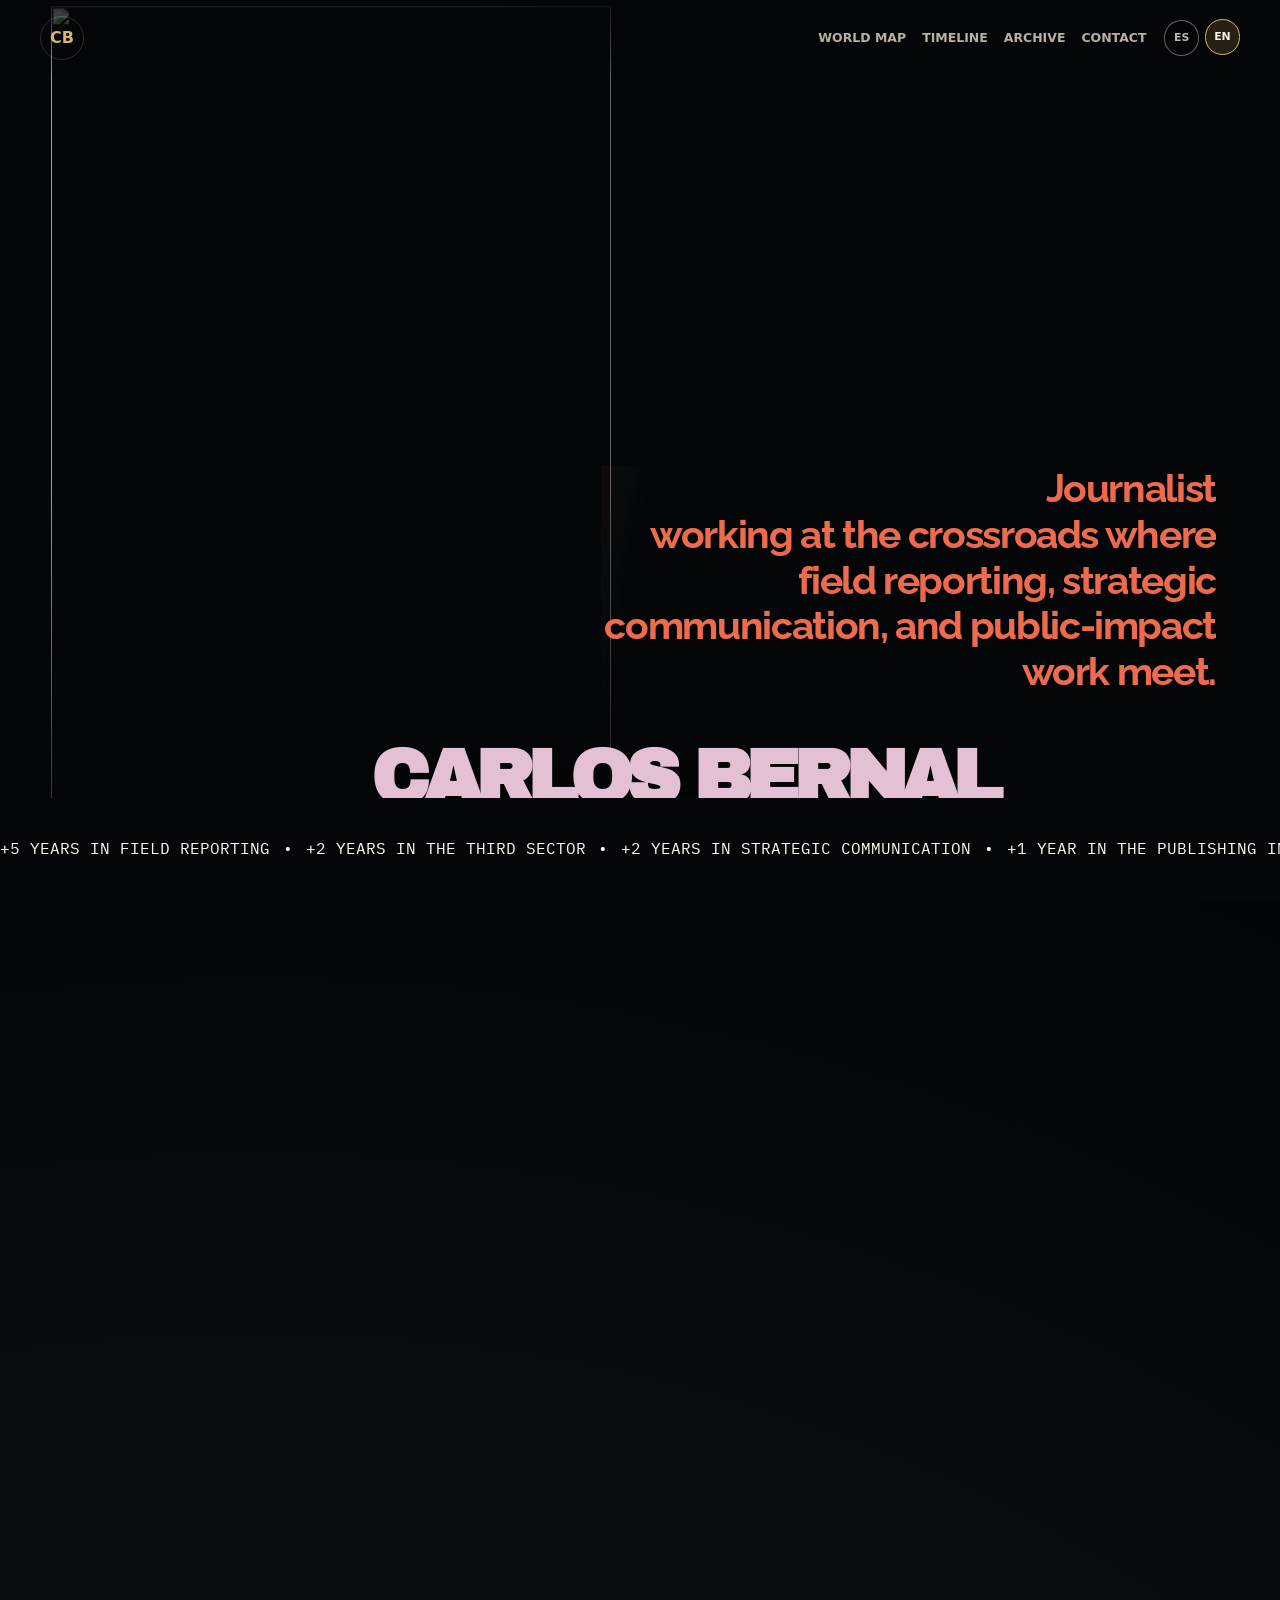
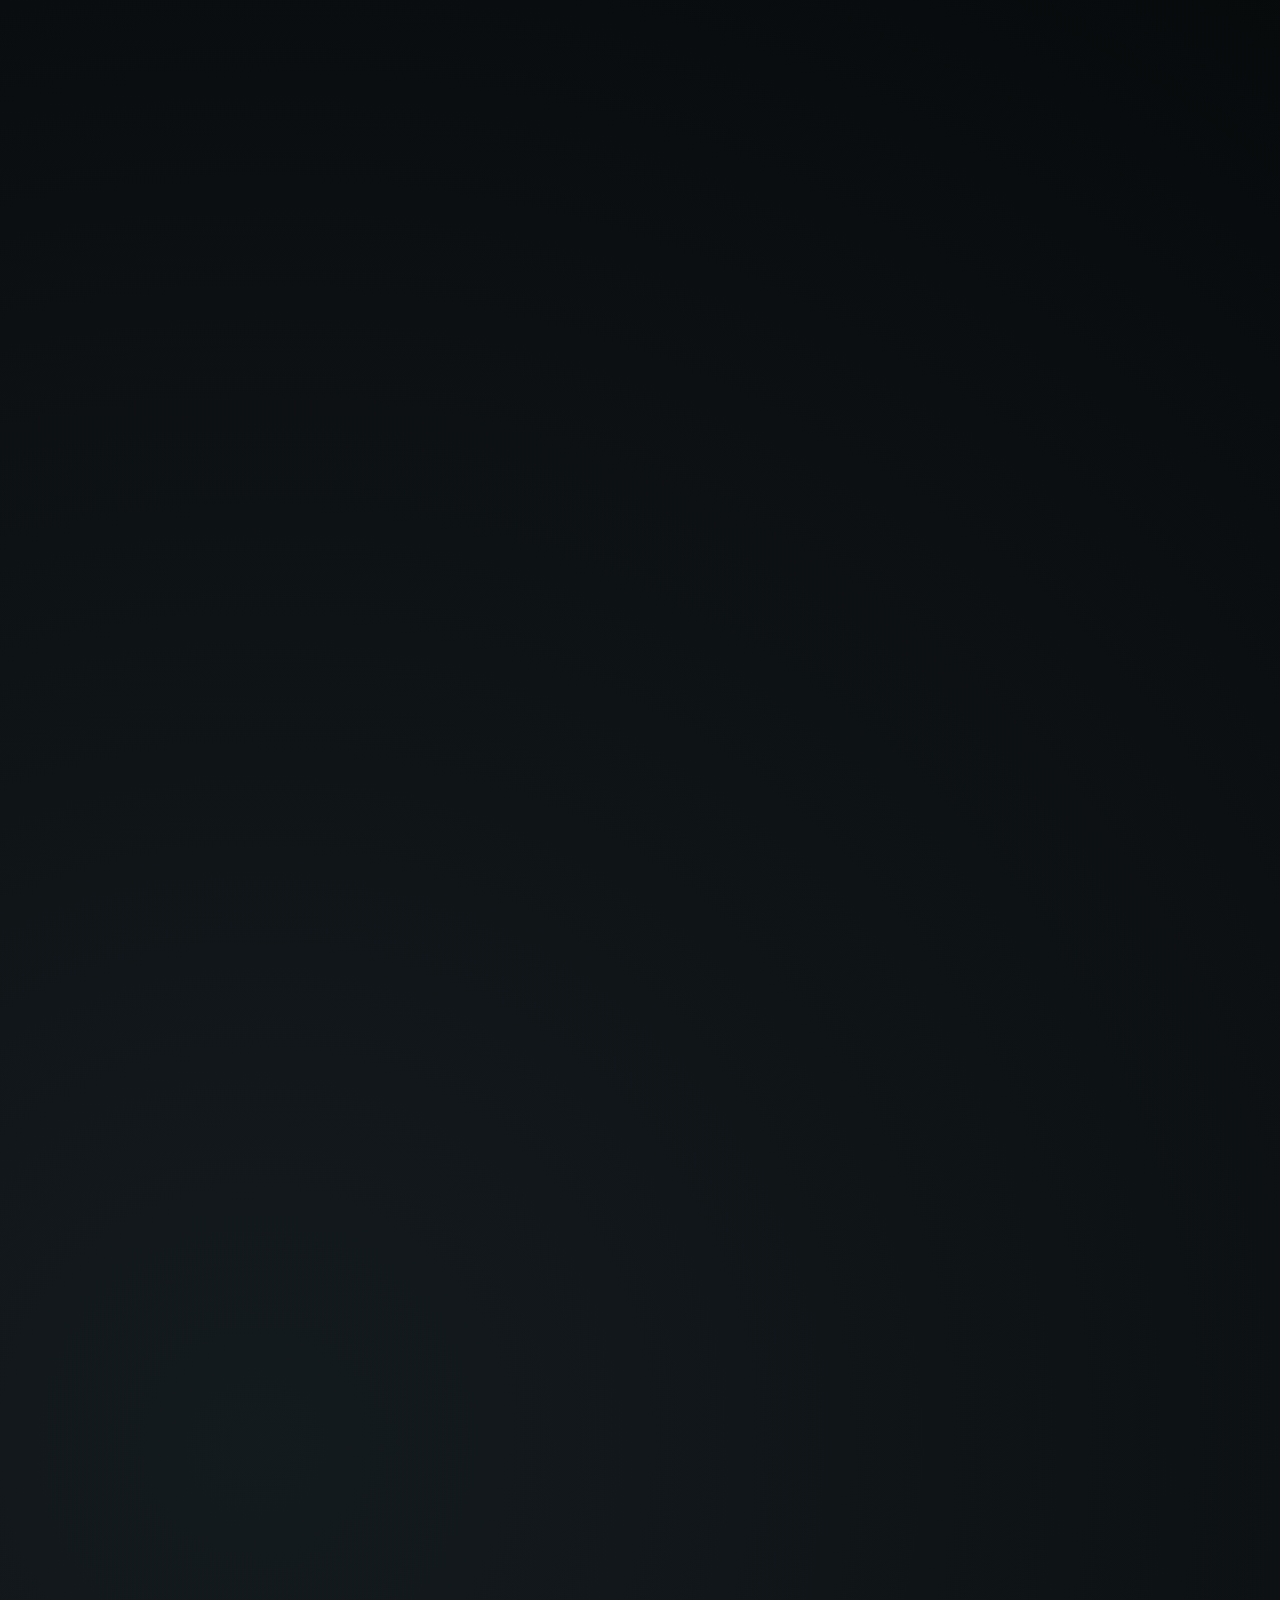
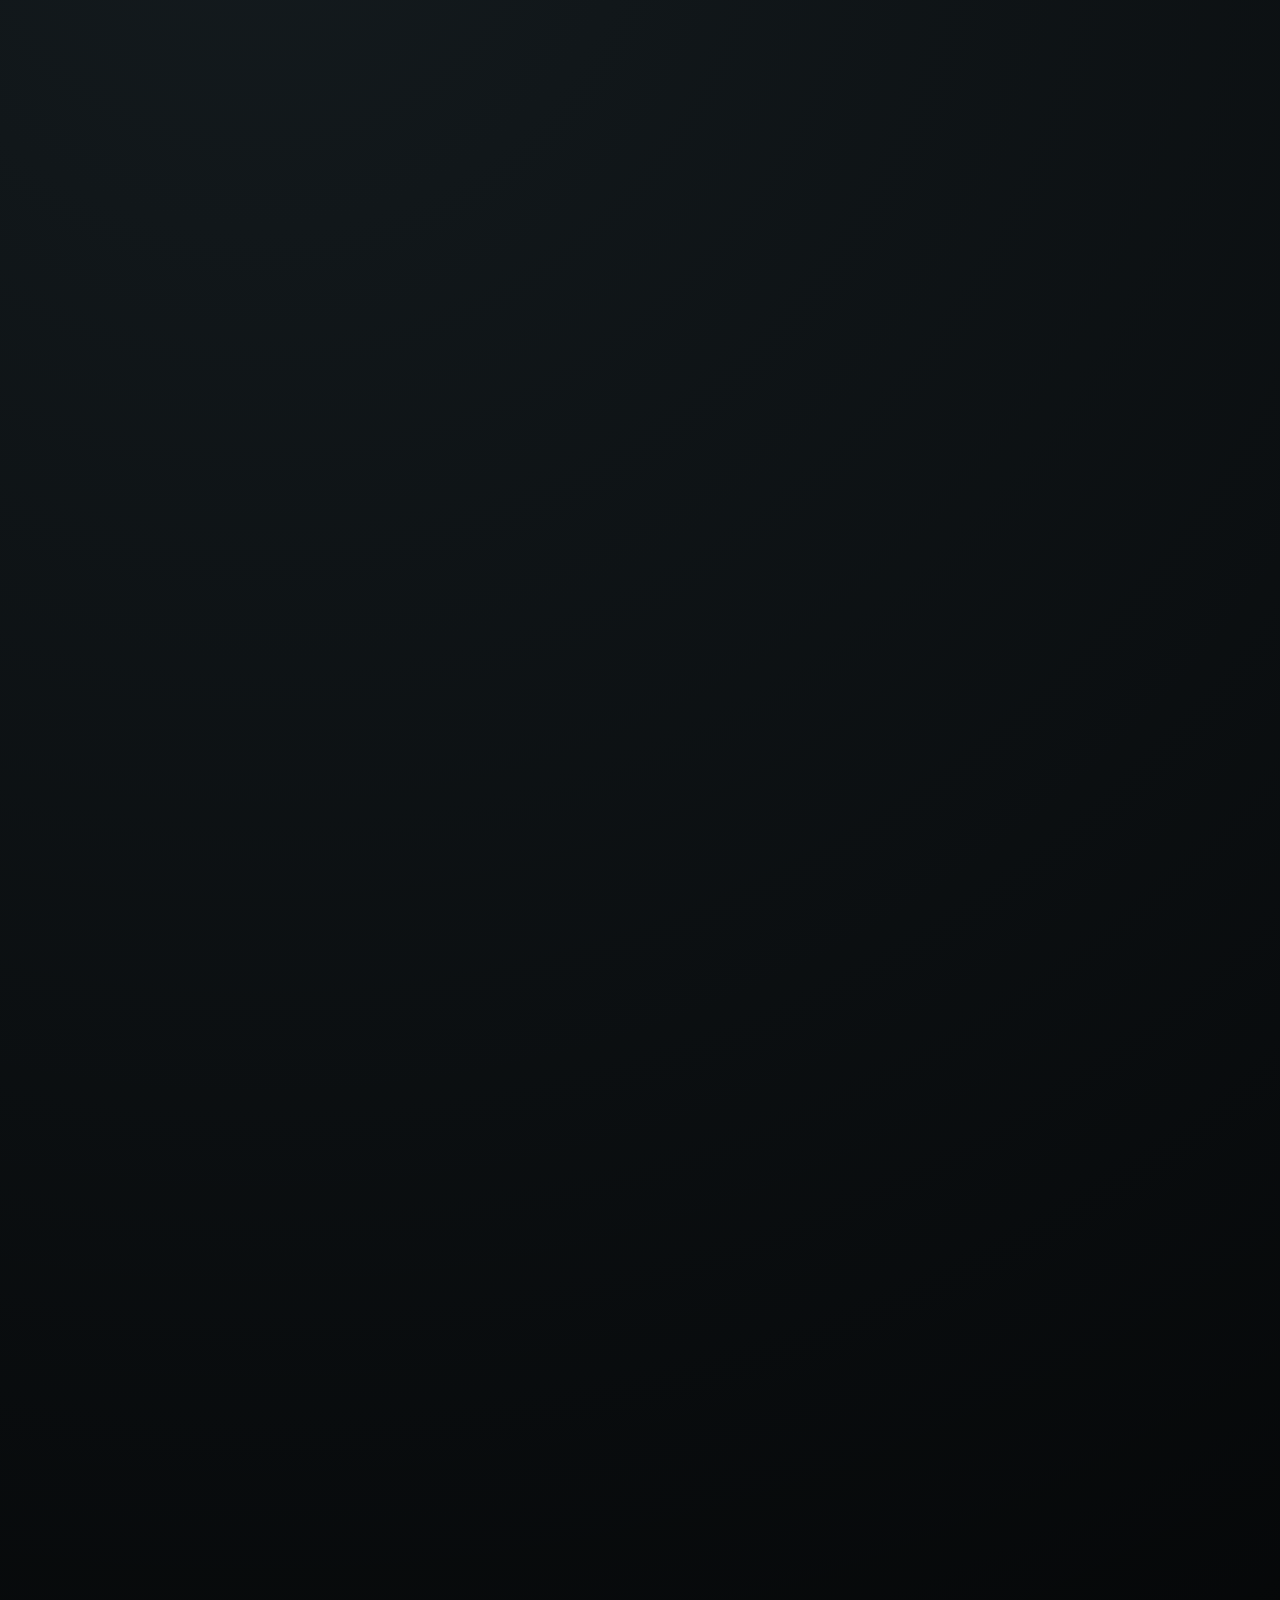
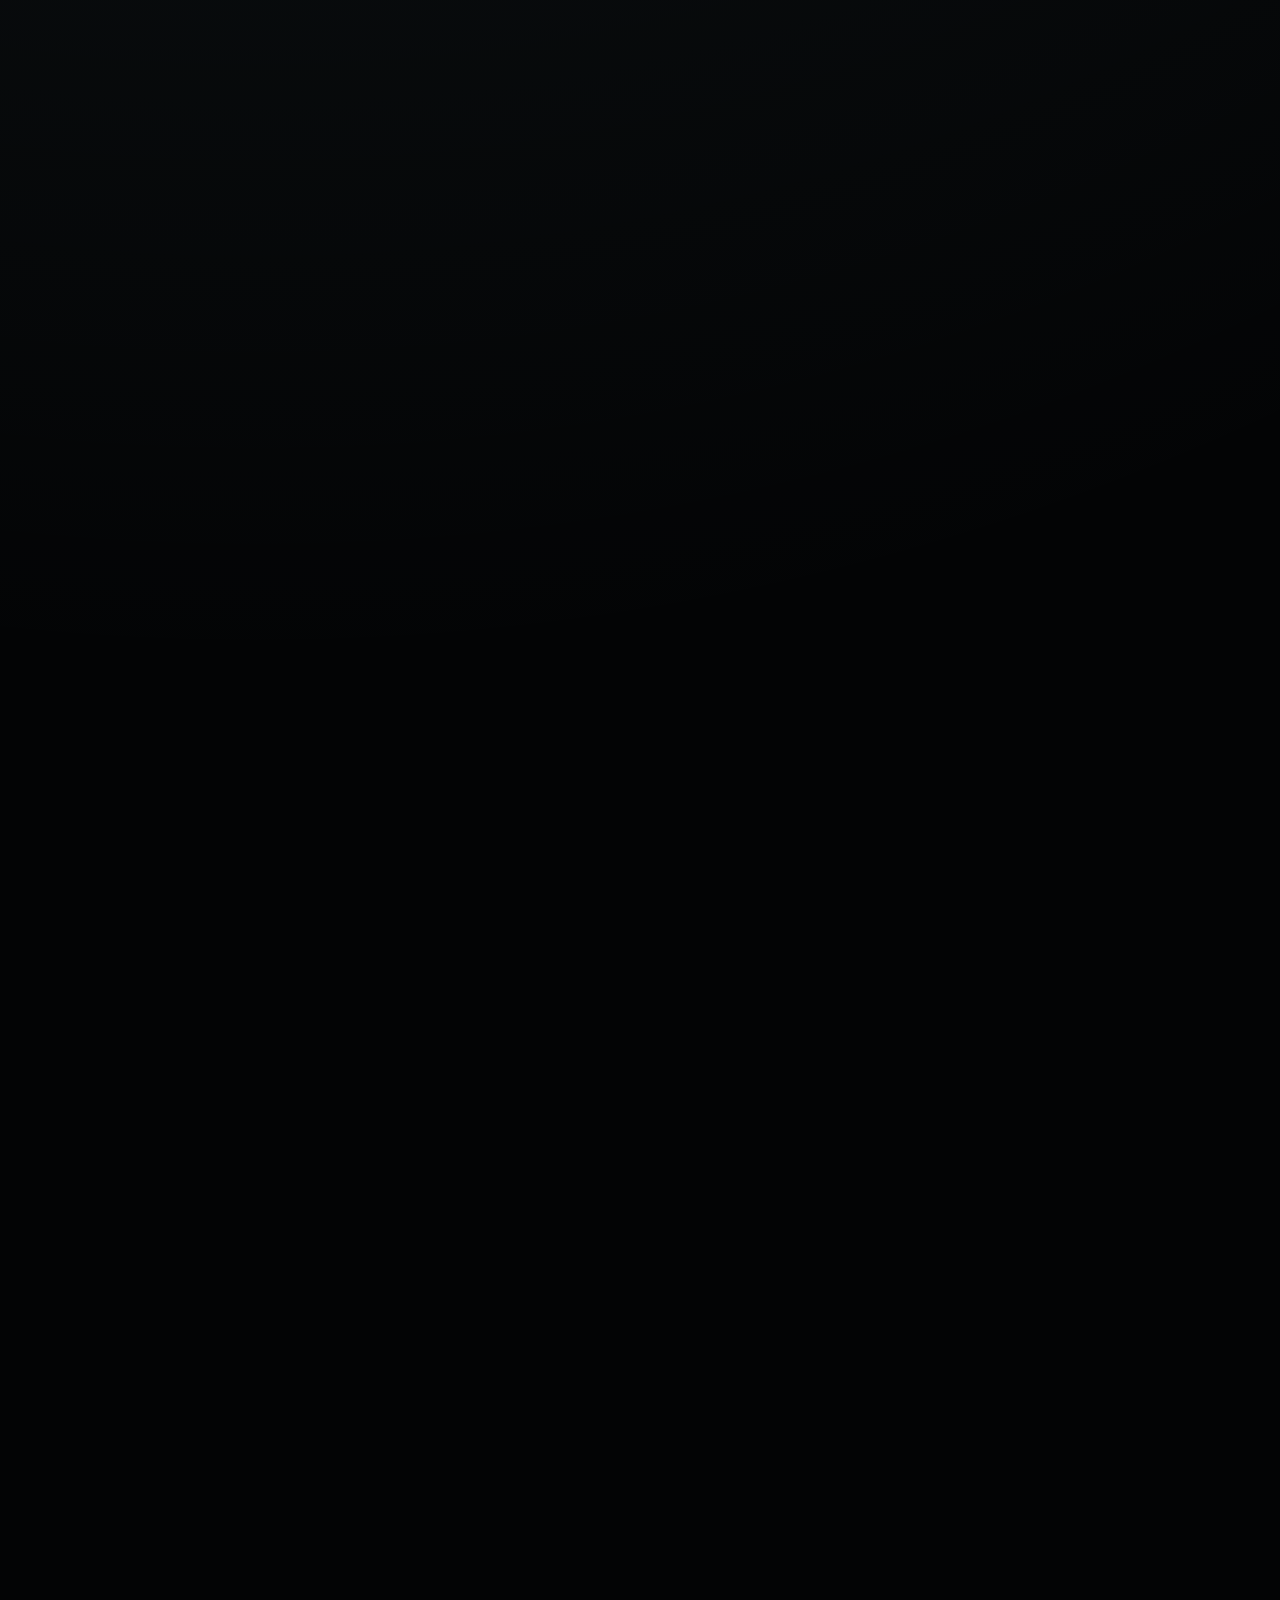
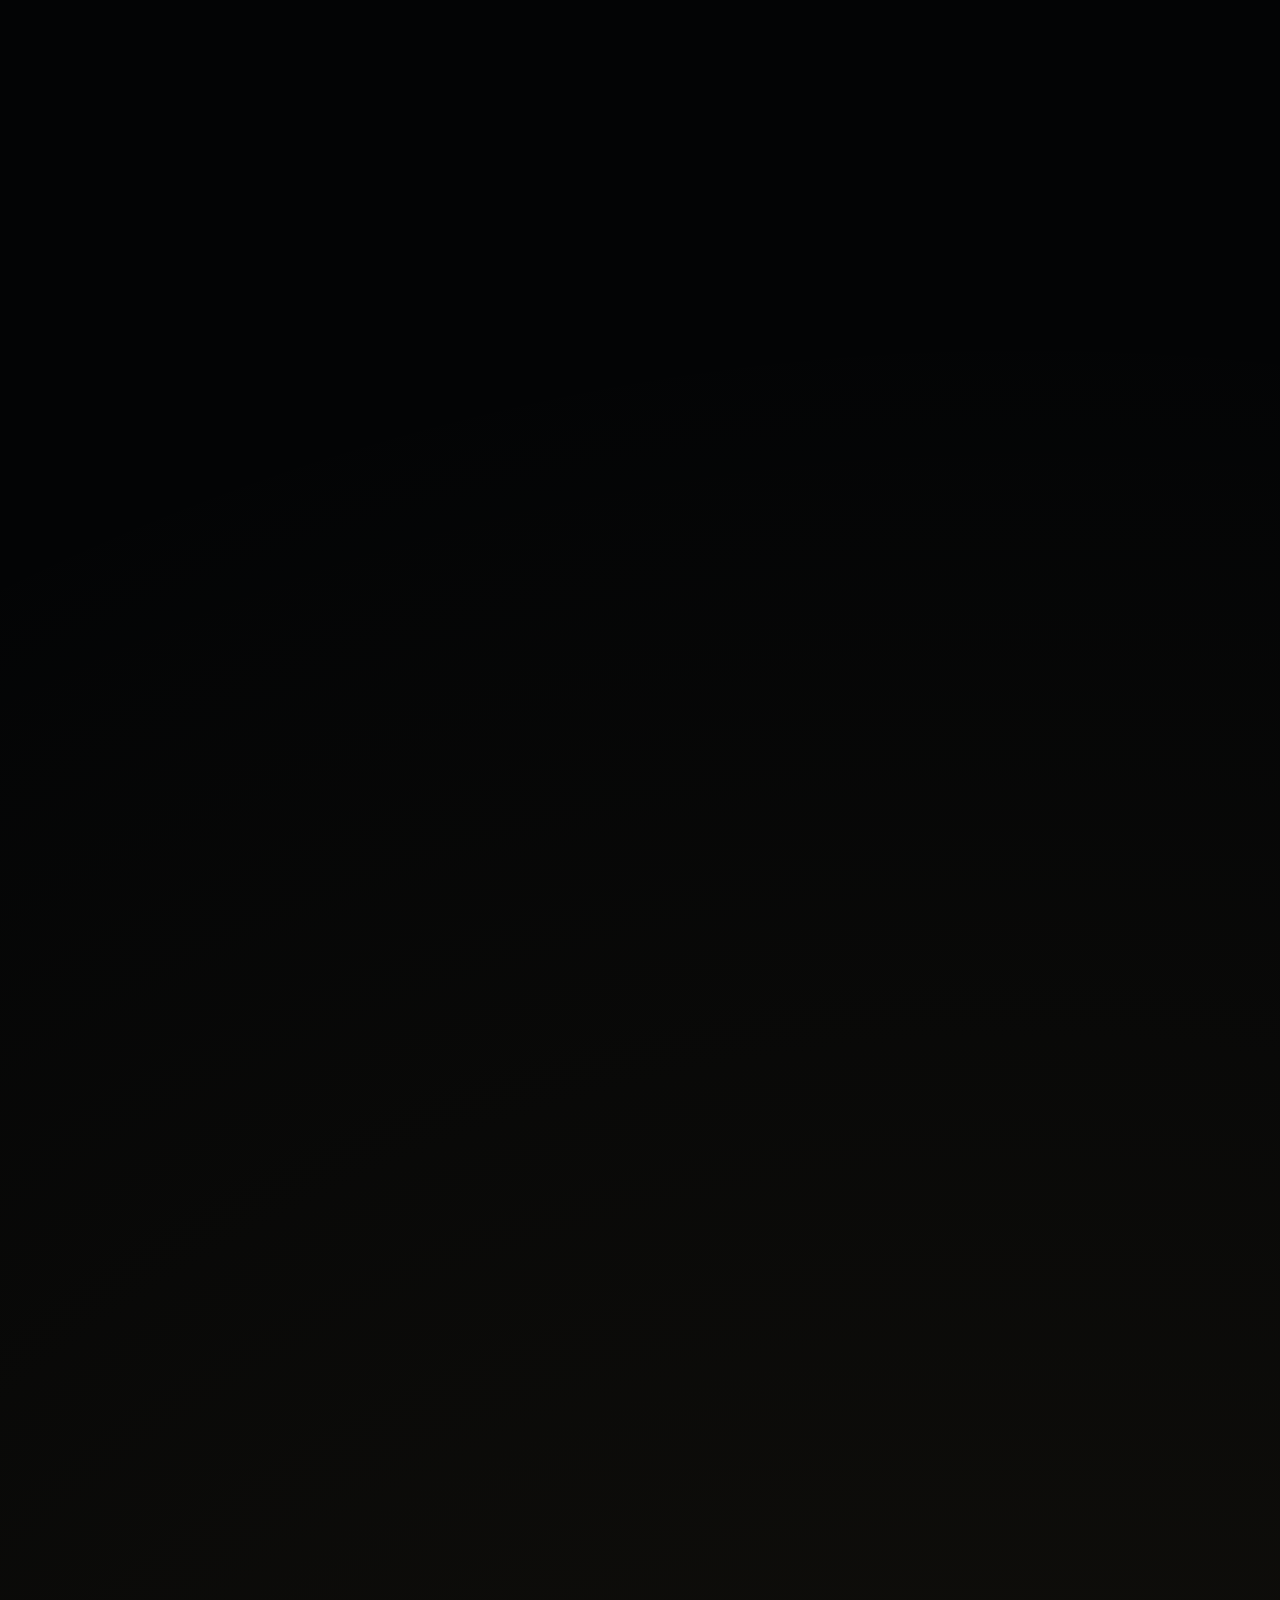
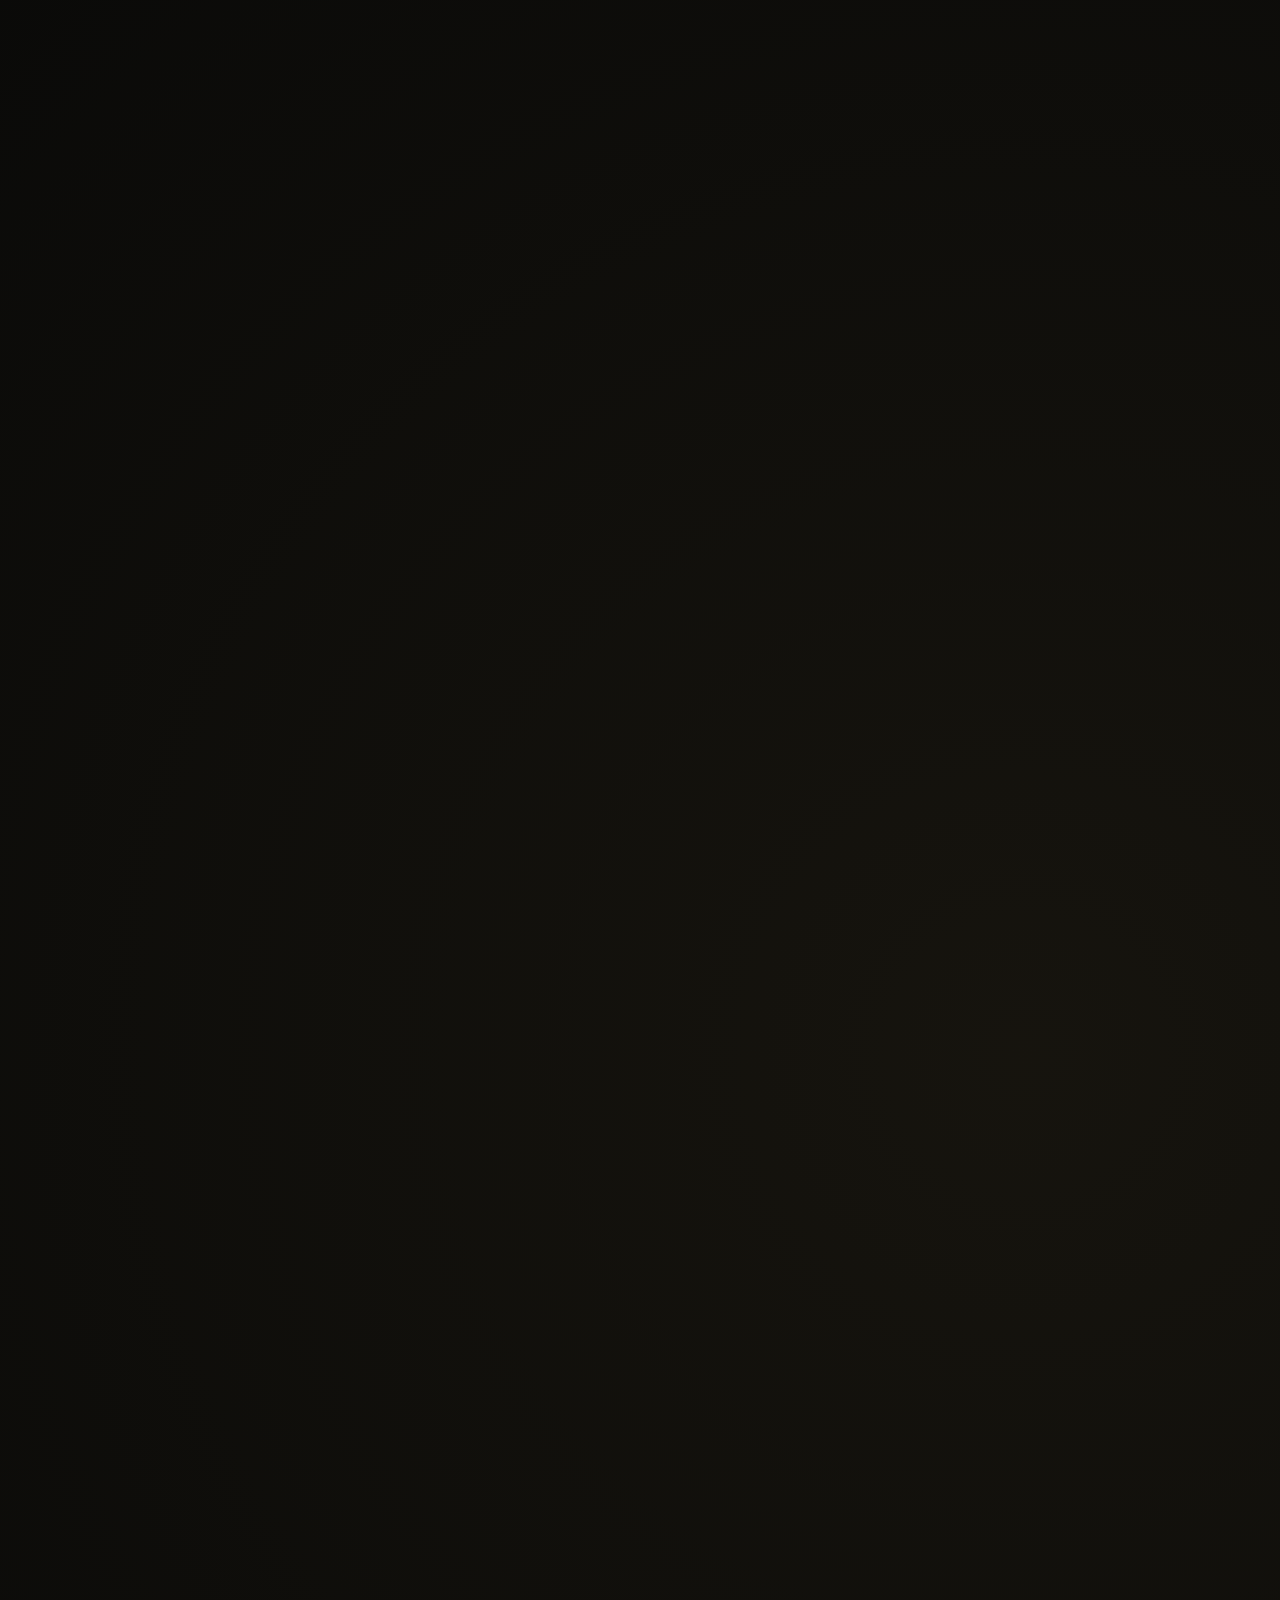
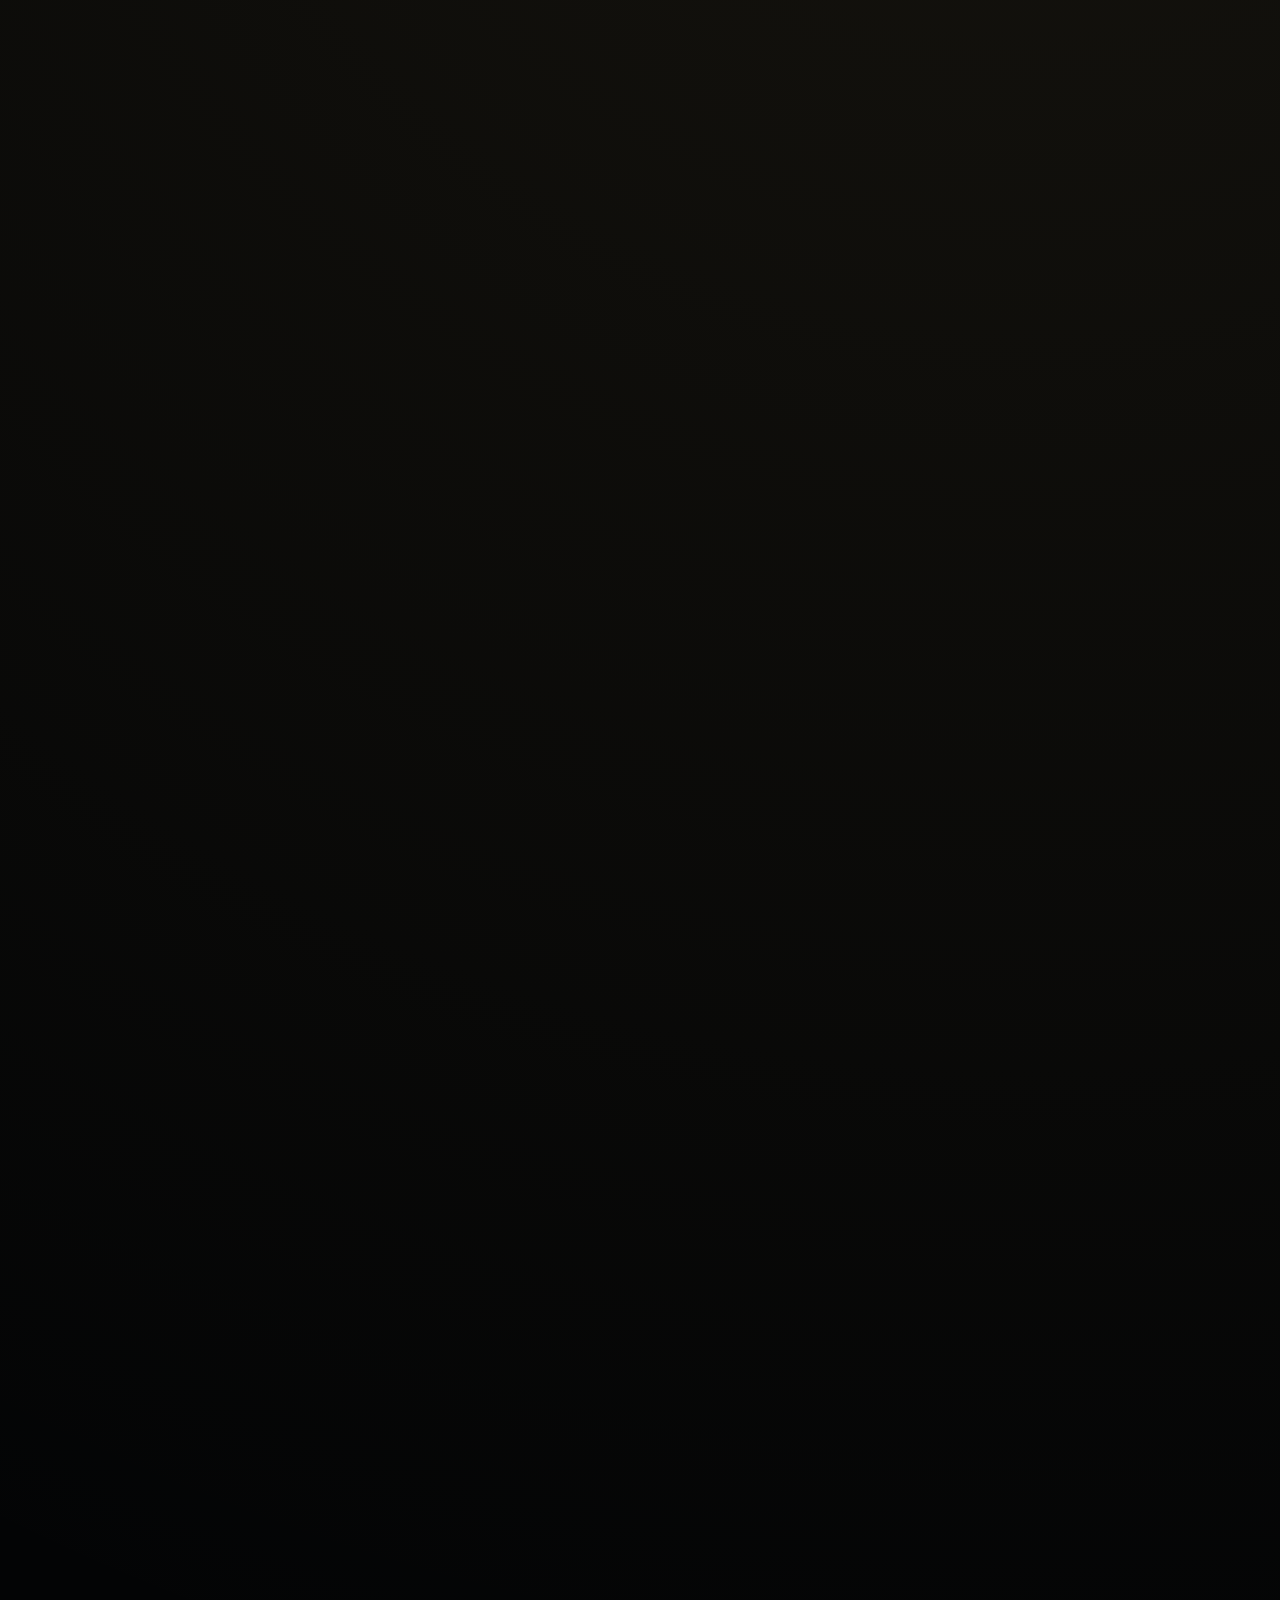
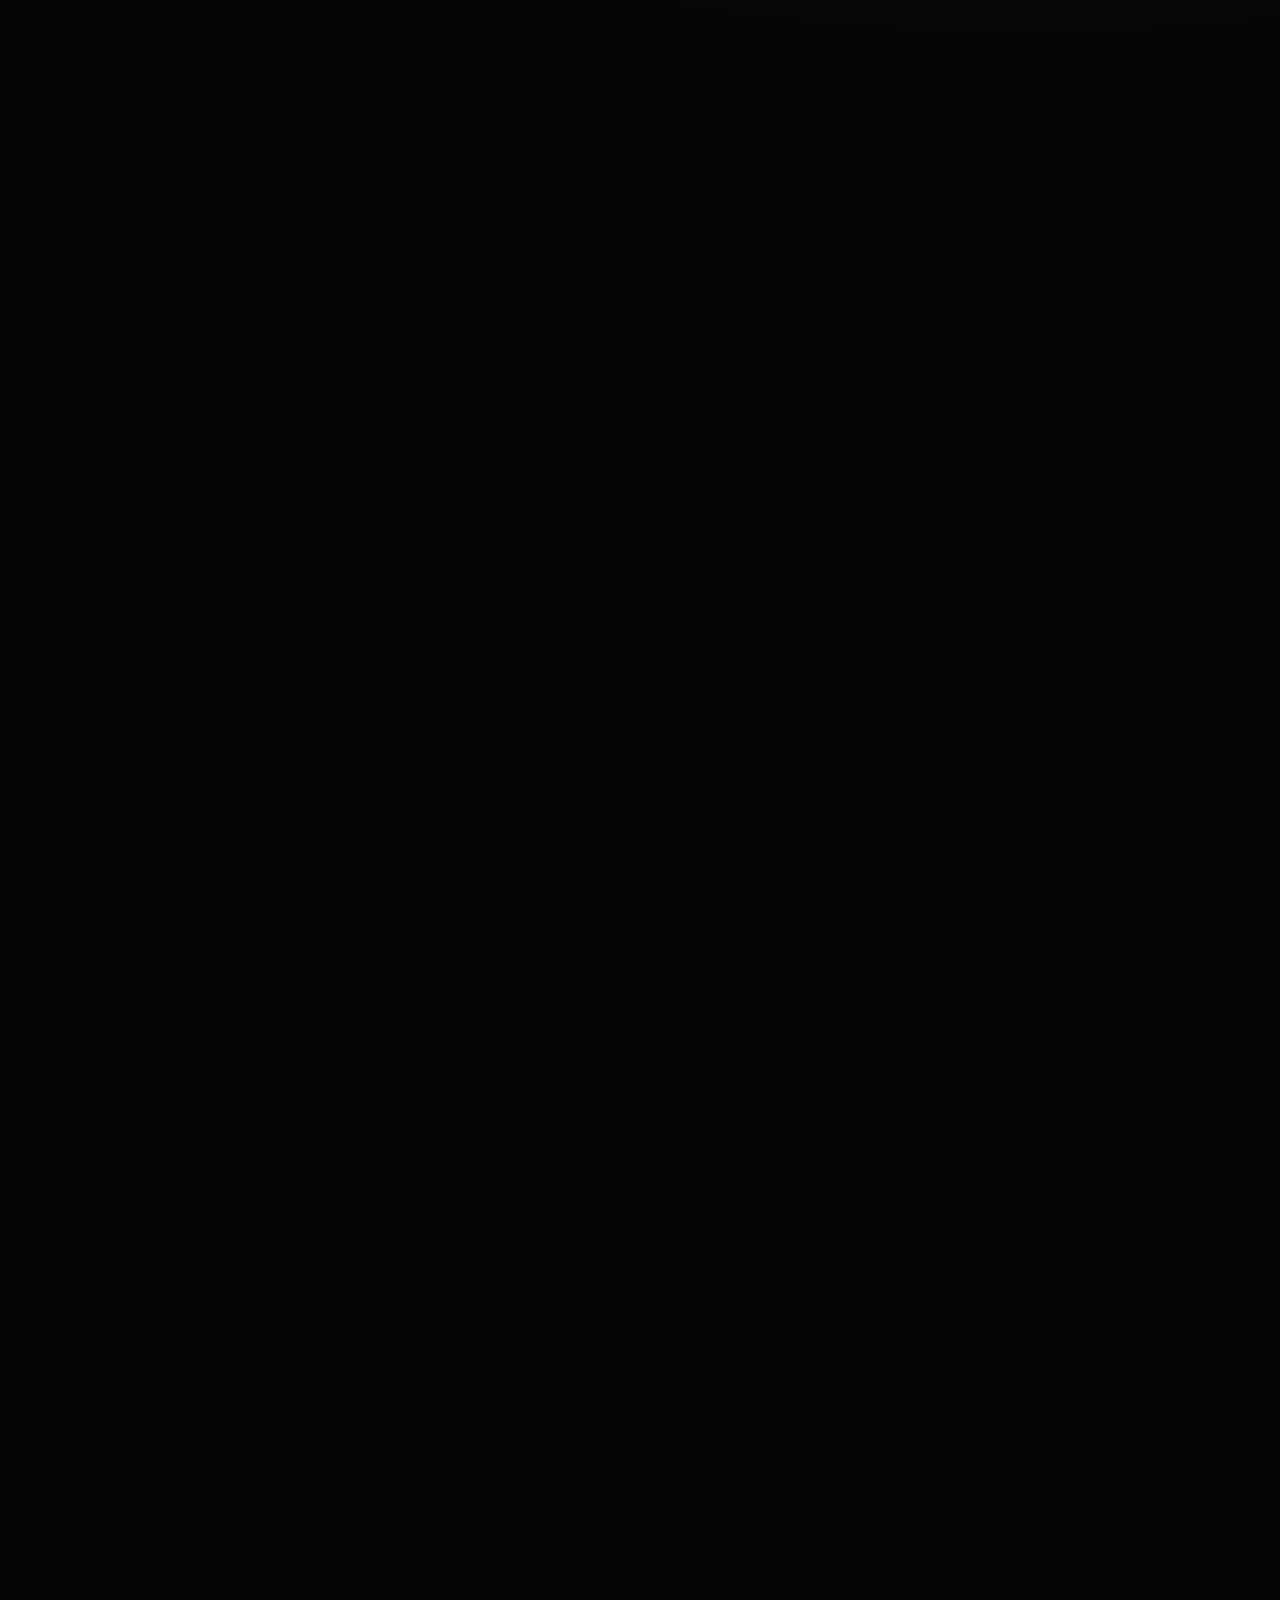
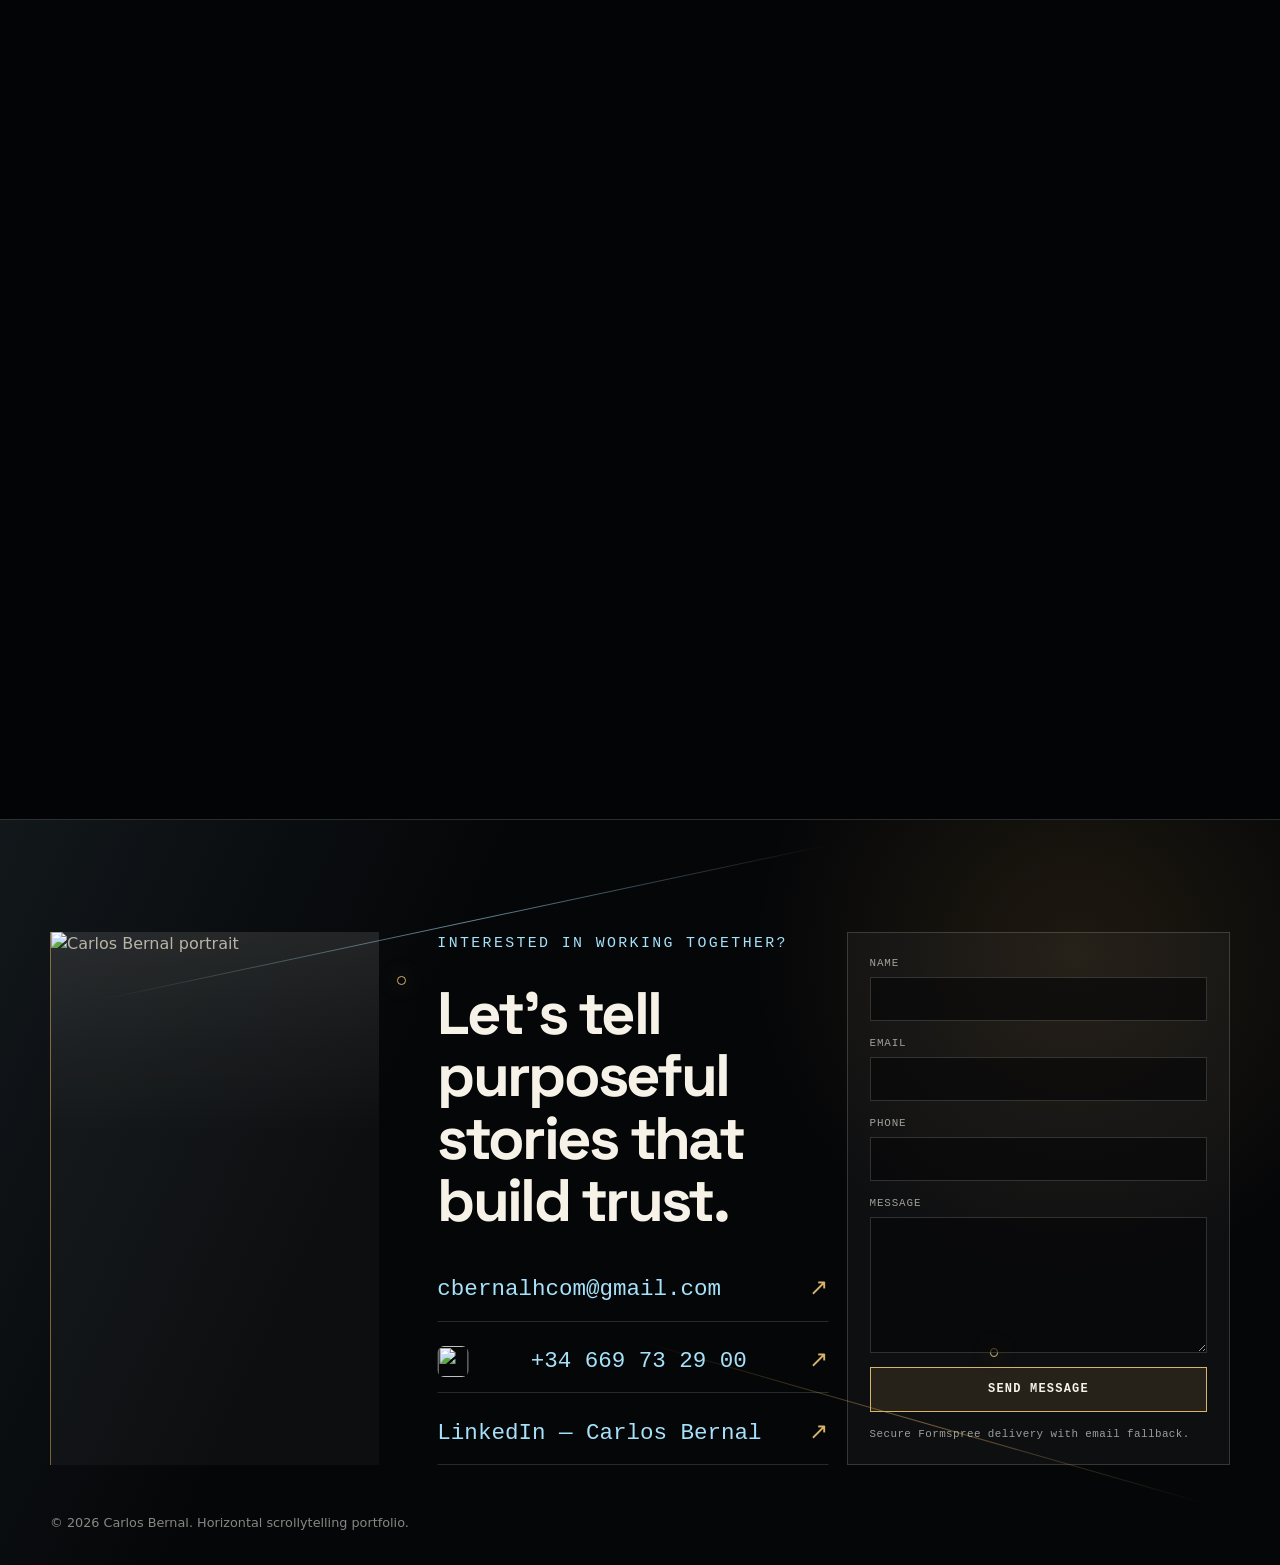
==== index.html @ 353b9bc1 "Publicar las piezas de Economía de Grupo Promecal" ====
<!doctype html>
<html lang="en">
  <head>
    <meta charset="utf-8">
    <meta name="viewport" content="width=device-width, initial-scale=1">
    <meta
      name="description"
      content="Horizontal scrollytelling portfolio for Carlos Bernal, journalist and strategic communication specialist."
    >
    <title>Carlos Bernal | Career Universe</title>
    <link rel="preconnect" href="https://fonts.googleapis.com">
    <link rel="preconnect" href="https://fonts.gstatic.com" crossorigin>
    <link
      href="https://fonts.googleapis.com/css2?family=Archivo+Black&family=Caveat:wght@700&family=IBM+Plex+Mono:wght@500;600&family=Newsreader:opsz,wght@6..72,500;6..72,700&family=PT+Mono&family=Prata&family=Raleway:wght@100;300;700;800&family=Space+Grotesk:wght@500;600;700&display=swap"
      rel="stylesheet"
    >
    <link rel="stylesheet" href="css/styles.css?v=20261112-promecal-economia">
  </head>
  <body>
    <header class="site-header">
      <a class="brand" href="#top" aria-label="Back to the beginning">CB</a>
      <nav class="site-nav" aria-label="Main navigation">
        <a href="#world-map">World map</a>
        <a href="#work-timeline">Timeline</a>
        <a href="#archive">Archive</a>
        <a href="#contact">Contact</a>
        <span class="language-switcher" role="group" aria-label="Language selector">
          <button class="language-toggle" type="button" data-lang="es" aria-label="Ver versión en español">ES</button>
          <button class="language-toggle is-active" type="button" data-lang="en" aria-label="View English version">EN</button>
        </span>
      </nav>
    </header>

    <main id="top">
      <section id="timeline" class="career-universe" aria-labelledby="hero-title">
        <div class="universe-sticky">
          <div class="star-field" aria-hidden="true"></div>
          <video class="timeline-video-background" aria-hidden="true" autoplay muted loop playsinline preload="auto">
            <source src="assets/video/timeline-background.mp4" type="video/mp4">
          </video>
          <div class="career-progress" aria-label="Reverse timeline from 2026 to 2010">
            <span class="timeline-sightline" aria-hidden="true"></span>
            <span class="timeline-current-year" aria-live="polite">2026</span>
            <span class="calendar-ruler" aria-hidden="true">
              <span class="year-block"><strong>2026</strong><i></i><i></i><i></i><i></i><i></i><i></i><i></i><i></i><i></i><i></i><i></i></span>
              <span class="year-block"><strong>2025</strong><i></i><i></i><i></i><i></i><i></i><i></i><i></i><i></i><i></i><i></i><i></i></span>
              <span class="year-block"><strong>2024</strong><i></i><i></i><i></i><i></i><i></i><i></i><i></i><i></i><i></i><i></i><i></i></span>
              <span class="year-block"><strong>2023</strong><i></i><i></i><i></i><i></i><i></i><i></i><i></i><i></i><i></i><i></i><i></i></span>
              <span class="year-block"><strong>2022</strong><i></i><i></i><i></i><i></i><i></i><i></i><i></i><i></i><i></i><i></i><i></i></span>
              <span class="year-block"><strong>2021</strong><i></i><i></i><i></i><i></i><i></i><i></i><i></i><i></i><i></i><i></i><i></i></span>
              <span class="year-block"><strong>2020</strong><i></i><i></i><i></i><i></i><i></i><i></i><i></i><i></i><i></i><i></i><i></i></span>
              <span class="year-block"><strong>2019</strong><i></i><i></i><i></i><i></i><i></i><i></i><i></i><i></i><i></i><i></i><i></i></span>
              <span class="year-block"><strong>2018</strong><i></i><i></i><i></i><i></i><i></i><i></i><i></i><i></i><i></i><i></i><i></i></span>
              <span class="year-block"><strong>2017</strong><i></i><i></i><i></i><i></i><i></i><i></i><i></i><i></i><i></i><i></i><i></i></span>
              <span class="year-block"><strong>2016</strong><i></i><i></i><i></i><i></i><i></i><i></i><i></i><i></i><i></i><i></i><i></i></span>
              <span class="year-block"><strong>2015</strong><i></i><i></i><i></i><i></i><i></i><i></i><i></i><i></i><i></i><i></i><i></i></span>
              <span class="year-block"><strong>2014</strong><i></i><i></i><i></i><i></i><i></i><i></i><i></i><i></i><i></i><i></i><i></i></span>
              <span class="year-block"><strong>2013</strong><i></i><i></i><i></i><i></i><i></i><i></i><i></i><i></i><i></i><i></i><i></i></span>
              <span class="year-block"><strong>2012</strong><i></i><i></i><i></i><i></i><i></i><i></i><i></i><i></i><i></i><i></i><i></i></span>
              <span class="year-block"><strong>2011</strong><i></i><i></i><i></i><i></i><i></i><i></i><i></i><i></i><i></i><i></i><i></i></span>
              <span class="year-block"><strong>2010</strong><i></i><i></i><i></i><i></i><i></i><i></i><i></i><i></i><i></i><i></i><i></i></span>
            </span>
          </div>
          <div class="career-track" id="career-track">
            <article class="timeline-station timeline-station--hero story-hero reveal" aria-labelledby="hero-title">
              <div class="hero-video" aria-hidden="true">
                <video autoplay muted loop playsinline preload="metadata">
                  <source src="assets/video/hero-background.mp4" type="video/mp4">
                </video>
              </div>
              <div class="hero-media hero-portrait" aria-hidden="true">
                <img src="assets/images/carlos-bernal-profile-cutout-alpha.png" alt="">
              </div>
              <div class="hero-overlay"></div>
              <div class="hero-copy reveal">
                <h1 id="hero-title" class="intro-station-copy">
                  <span class="intro-station-copy__line intro-station-copy__line--desktop">Journalist</span>
                  <span class="intro-station-copy__line intro-station-copy__line--desktop">working at the crossroads where</span>
                  <span class="intro-station-copy__line intro-station-copy__line--desktop">field reporting, strategic communication, and public-impact work meet.</span>
                  <span class="intro-station-copy__line intro-station-copy__line--mobile">Journalist</span>
                  <span class="intro-station-copy__line intro-station-copy__line--mobile">working</span>
                  <span class="intro-station-copy__line intro-station-copy__line--mobile">at</span>
                  <span class="intro-station-copy__line intro-station-copy__line--mobile">the crossroads</span>
                  <span class="intro-station-copy__line intro-station-copy__line--mobile">where</span>
                  <span class="intro-station-copy__line intro-station-copy__line--mobile">field reporting,</span>
                  <span class="intro-station-copy__line intro-station-copy__line--mobile">strategic communication</span>
                  <span class="intro-station-copy__line intro-station-copy__line--mobile">and public impact</span>
                  <span class="intro-station-copy__line intro-station-copy__line--mobile">work meet.</span>
                </h1>
                <div class="hero-bridge-name" aria-hidden="true">Carlos Bernal</div>
              </div>
              <div class="hero-ticker" aria-label="Professional highlights">
                <div class="ticker-track">
                  <div class="ticker-group">
                    <span class="ticker-item">+5 years in field reporting</span>
                    <span class="ticker-item">+2 years in the third sector</span>
                    <span class="ticker-item">+2 years in strategic communication</span>
                    <span class="ticker-item">+1 year in the publishing industry</span>
                    <span class="ticker-item">Trilingual in Spanish, English and French</span>
                    <span class="ticker-item">Graphic design and web development</span>
                    <span class="ticker-item">Master in corporate communication and public affairs</span>
                    <span class="ticker-item">Master in political management</span>
                  </div>
                  <div class="ticker-group" aria-hidden="true">
                    <span class="ticker-item">+5 years in field reporting</span>
                    <span class="ticker-item">+2 years in the third sector</span>
                    <span class="ticker-item">+2 years in strategic communication</span>
                    <span class="ticker-item">+1 year in the publishing industry</span>
                    <span class="ticker-item">Trilingual in Spanish, English and French</span>
                    <span class="ticker-item">Graphic design and web development</span>
                    <span class="ticker-item">Master in corporate communication and public affairs</span>
                    <span class="ticker-item">Master in political management</span>
                  </div>
                </div>
              </div>
            </article>

            <article class="timeline-station timeline-station--archive archive-mosaic-station reveal" id="archive">
              <div class="archive-mosaic" aria-label="Portfolio archive categories">
                <p class="archive-mosaic-label">Archive</p>
                <button class="archive-tile archive-tile--value" data-panel="comercio" type="button">
                  <span>El Comercio</span>
                </button>
                <button class="archive-tile archive-tile--growth" data-panel="weber" type="button">
                  <span>Weber Shandwick</span>
                </button>
                <button class="archive-tile archive-tile--reputation" data-panel="culturall" type="button">
                  <span>Cultur'All</span>
                </button>
                <button class="archive-tile archive-tile--diversity" data-panel="ministry" type="button">
                  <span>French Ministry<br>of Education</span>
                </button>
                <button class="archive-tile archive-tile--share" data-panel="lavoz" type="button">
                  <span>La Voz<br>del Trubia</span>
                </button>
                <button class="archive-tile archive-tile--promecal" data-panel="promecal" type="button">
                  <span>Grupo Promecal<br>(SPC)</span>
                </button>
                <button class="archive-tile archive-tile--dispute" data-panel="brumaria" type="button">
                  <span>Brumaria</span>
                </button>
                <button class="archive-tile archive-tile--critical" data-panel="hilo" type="button">
                  <span>NGO<br>Hilo Rojo</span>
                </button>
                <span class="archive-cross archive-cross--one" aria-hidden="true"></span>
                <span class="archive-cross archive-cross--two" aria-hidden="true"></span>
                <span class="archive-cross archive-cross--three" aria-hidden="true"></span>
              </div>
            </article>

            <article class="timeline-station timeline-station--map" id="world-map" aria-labelledby="world-map-title">
              <div class="world-map-card">
                <svg class="portfolio-world-map" viewBox="0 0 960 520" role="img" aria-labelledby="world-map-title world-map-desc">
                  <title id="world-map-title">Static world map</title>
                  <desc id="world-map-desc">A clean grey world map with selected countries highlighted as an editorial transition section.</desc>
                  <rect class="map-ocean" width="960" height="520" rx="0" />
                  <g class="static-world-layer" aria-hidden="true"></g>
                  <g class="us-hover-hint" aria-hidden="true">
                    <circle class="us-hover-ring" cx="219" cy="187" r="10" />
                    <circle class="us-hover-core" cx="219" cy="187" r="3.2" />
                    <text class="us-hover-label" x="231" y="190">TAP USA</text>
                  </g>
                  <g class="us-map-callout" aria-hidden="true">
                    <path class="us-callout-line us-callout-line--washington" d="M219 187 C202 166 181 152 166 141 H122" />
                    <path class="us-callout-line us-callout-line--wisconsin" d="M253 156 C222 129 191 118 166 141 H122" />
                    <circle class="us-callout-dot us-callout-dot--washington" cx="219" cy="187" r="3.7" />
                    <circle class="us-callout-dot us-callout-dot--wisconsin" cx="253" cy="156" r="3.7" />
                    <rect class="us-callout-panel" x="76" y="84" width="272" height="122" rx="0" />
                    <text class="us-callout-text us-callout-text--washington" x="91" y="103">
                      <tspan x="91" dy="0" class="callout-field-label">Date:</tspan><tspan> 2025</tspan>
                      <tspan x="91" dy="12" class="callout-field-label">Role:</tspan><tspan> Master's Programme Student</tspan>
                      <tspan x="91" dy="12" class="callout-field-label">Organization:</tspan><tspan> The George Washington University</tspan>
                      <tspan x="91" dy="12">Graduate School of Political Management</tspan>
                    </text>
                    <text class="us-callout-text us-callout-text--wisconsin" x="91" y="161">
                      <tspan x="91" dy="0" class="callout-field-label">Date:</tspan><tspan> 2009</tspan>
                      <tspan x="91" dy="12" class="callout-field-label">Role:</tspan><tspan> International Academic Year</tspan>
                      <tspan x="91" dy="12" class="callout-field-label">Organization:</tspan><tspan> St. Mary's Springs High School,</tspan>
                      <tspan x="91" dy="12">Fond du Lac, Wisconsin, USA</tspan>
                    </text>
                  </g>
                  <g class="portugal-hover-hint" aria-hidden="true">
                    <text class="map-hover-label map-hover-label--portugal" x="420" y="174">TAP PORTUGAL</text>
                    <circle class="map-hover-ring map-hover-ring--portugal" cx="462" cy="166" r="4.6" />
                    <circle class="map-hover-core map-hover-core--portugal" cx="462" cy="166" r="1.7" />
                  </g>
                  <g class="portugal-map-callout" aria-hidden="true">
                    <path class="map-callout-line map-callout-line--portugal" d="M462 166 C488 156 512 150 532 146 H546" />
                    <circle class="map-callout-dot map-callout-dot--portugal" cx="462" cy="166" r="2.1" />
                    <rect class="map-callout-panel map-callout-panel--portugal" x="546" y="112" width="258" height="78" rx="0" />
                    <text class="map-callout-text map-callout-text--portugal" x="560" y="135">
                      <tspan x="560" dy="0" class="callout-field-label">Date:</tspan><tspan> June-September 2015</tspan>
                      <tspan x="560" dy="15" class="callout-field-label">Role:</tspan><tspan> Sociocultural Project Coordinator</tspan>
                      <tspan x="560" dy="15" class="callout-field-label">Organization:</tspan><tspan> CEMEA, supported by the French</tspan>
                      <tspan x="560" dy="15">Ministry of National Education</tspan>
                    </text>
                  </g>
                  <g class="spain-hover-hint" aria-hidden="true">
                    <text class="map-hover-label map-hover-label--spain" x="420" y="158">TAP SPAIN</text>
                    <circle class="map-hover-ring map-hover-ring--spain" cx="479" cy="155" r="4.8" />
                    <circle class="map-hover-core map-hover-core--spain" cx="479" cy="155" r="1.8" />
                  </g>
                  <g class="spain-map-callout" aria-hidden="true">
                    <path class="map-callout-line map-callout-line--spain" d="M479 155 C504 151 529 150 548 150 H560" />
                    <circle class="map-callout-dot map-callout-dot--spain" cx="479" cy="155" r="2.2" />
                    <rect class="map-callout-panel map-callout-panel--spain" x="498" y="78" width="448" height="286" rx="0" />
                    <text class="map-callout-text map-callout-text--spain" x="520" y="104">
                      <tspan x="520" dy="0" class="callout-field-label">Date:</tspan><tspan> 2026 (in progress)</tspan>
                      <tspan x="520" dy="15" class="callout-field-label">Role:</tspan><tspan> Journalist</tspan>
                      <tspan x="520" dy="15" class="callout-field-label">Organization:</tspan><tspan> La Voz del Trubia</tspan>
                      <tspan x="520" dy="24" class="callout-field-label">Date:</tspan><tspan> 2025</tspan>
                      <tspan x="520" dy="15" class="callout-field-label">Role:</tspan><tspan> Corporate Communication</tspan>
                      <tspan x="520" dy="15">Consultant</tspan>
                      <tspan x="520" dy="15" class="callout-field-label">Organization:</tspan><tspan> Weber Shandwick</tspan>
                      <tspan x="520" dy="24" class="callout-field-label">Date:</tspan><tspan> 2024/25</tspan>
                      <tspan x="520" dy="15" class="callout-field-label">Role:</tspan><tspan> Corporate Comm &amp;</tspan>
                      <tspan x="520" dy="15">Public Affairs - Master</tspan>
                      <tspan x="520" dy="15" class="callout-field-label">Organization:</tspan><tspan> Universidad de Navarra</tspan>
                      <tspan x="520" dy="24" class="callout-field-label">Date:</tspan><tspan> 2021-2024</tspan>
                      <tspan x="520" dy="15" class="callout-field-label">Role:</tspan><tspan> Journalist</tspan>
                      <tspan x="520" dy="15" class="callout-field-label">Organization:</tspan><tspan> El Comercio</tspan>
                      <tspan x="760" y="104" class="callout-field-label">Date:</tspan><tspan> 2020</tspan>
                      <tspan x="760" dy="15" class="callout-field-label">Role:</tspan><tspan> Graphic Design &amp;</tspan>
                      <tspan x="760" dy="15">Web Development</tspan>
                      <tspan x="760" dy="15" class="callout-field-label">Organization:</tspan><tspan> Trazos Escuela</tspan>
                      <tspan x="760" dy="15">de Arte Digital</tspan>
                      <tspan x="760" dy="24" class="callout-field-label">Date:</tspan><tspan> 2014</tspan>
                      <tspan x="760" dy="15" class="callout-field-label">Role:</tspan><tspan> Editorial Assistant</tspan>
                      <tspan x="760" dy="15" class="callout-field-label">Organization:</tspan><tspan> Editorial Brumaria</tspan>
                      <tspan x="760" dy="15">Madrid</tspan>
                      <tspan x="760" dy="24" class="callout-field-label">Date:</tspan><tspan> 2013</tspan>
                      <tspan x="760" dy="15" class="callout-field-label">Role:</tspan><tspan> Film and TV</tspan>
                      <tspan x="760" dy="15">Screenwriting Programme</tspan>
                      <tspan x="760" dy="15" class="callout-field-label">Organization:</tspan><tspan> La Factoría del Guion</tspan>
                      <tspan x="760" dy="15">Madrid</tspan>
                    </text>
                  </g>
                  <g class="france-hover-hint" aria-hidden="true">
                    <text class="map-hover-label map-hover-label--france" x="420" y="142">TAP FRANCE</text>
                    <circle class="map-hover-ring map-hover-ring--france" cx="482" cy="139" r="4.8" />
                    <circle class="map-hover-core map-hover-core--france" cx="482" cy="139" r="1.8" />
                  </g>
                  <g class="france-map-callout" aria-hidden="true">
                    <path class="map-callout-line map-callout-line--france" d="M482 139 C468 158 464 166 464 146" />
                    <circle class="map-callout-dot map-callout-dot--france" cx="482" cy="139" r="2.2" />
                    <rect class="map-callout-panel map-callout-panel--france" x="152" y="86" width="238" height="210" rx="0" />
                    <text class="map-callout-text map-callout-text--france" x="166" y="105">
                      <tspan x="166" dy="0" class="callout-field-label">Date:</tspan><tspan> 2016-2018</tspan>
                      <tspan x="166" dy="14" class="callout-field-label">Role:</tspan><tspan> Assistant Content Manager</tspan>
                      <tspan x="166" dy="14" class="callout-field-label">Organization:</tspan><tspan> Cultur'All Studio</tspan>
                      <tspan x="166" dy="14">Audiovisual Production, Lille</tspan>
                      <tspan x="166" dy="20" class="callout-field-label">Date:</tspan><tspan> 2015</tspan>
                      <tspan x="166" dy="14" class="callout-field-label">Role:</tspan><tspan> Project Manager</tspan>
                      <tspan x="166" dy="14" class="callout-field-label">Organization:</tspan><tspan> Centre Social La Busette</tspan>
                      <tspan x="166" dy="14">Lille</tspan>
                      <tspan x="166" dy="20" class="callout-field-label">Date:</tspan><tspan> 2015</tspan>
                      <tspan x="166" dy="14" class="callout-field-label">Role:</tspan><tspan> BPJEPS Loisirs Tous Publics</tspan>
                      <tspan x="166" dy="14">Scholarship</tspan>
                      <tspan x="166" dy="14" class="callout-field-label">Organization:</tspan><tspan> French Ministry of Education</tspan>
                      <tspan x="166" dy="14">CEMEA</tspan>
                    </text>
                  </g>
                  <g class="ireland-hover-hint" data-map-callout="ireland" role="button" tabindex="0" aria-label="Open Ireland experience panel">
                    <rect class="map-hover-hit" x="402" y="108" width="82" height="19" rx="9.5" />
                    <text class="map-hover-label map-hover-label--ireland" x="404" y="122">TAP IRELAND</text>
                    <circle class="map-hover-ring map-hover-ring--ireland" cx="456" cy="119" r="4.8" />
                    <circle class="map-hover-core map-hover-core--ireland" cx="456" cy="119" r="1.8" />
                  </g>
                  <g class="ireland-map-callout" aria-hidden="true">
                    <path class="map-callout-line map-callout-line--ireland" d="M456 119 C430 104 412 94 392 91 H376" />
                    <circle class="map-callout-dot map-callout-dot--ireland" cx="456" cy="119" r="2.2" />
                    <rect class="map-callout-panel map-callout-panel--ireland" x="164" y="76" width="212" height="76" rx="0" />
                    <text class="map-callout-text map-callout-text--ireland" x="180" y="98">
                      <tspan x="180" dy="0" class="callout-field-label">Date:</tspan><tspan> 2011/2012</tspan>
                      <tspan x="180" dy="15" class="callout-field-label">Role:</tspan><tspan> Linguistic Exchange Coordinator</tspan>
                      <tspan x="180" dy="15" class="callout-field-label">Organization:</tspan><tspan> Open World Education</tspan>
                      <tspan x="180" dy="15">Madrid / Dublin</tspan>
                    </text>
                  </g>
                  <g class="belgium-hover-hint" data-map-callout="belgium" role="button" tabindex="0" aria-label="Open Belgium experience panel">
                    <rect class="map-hover-hit" x="462" y="116" width="100" height="19" rx="9.5" />
                    <circle class="map-hover-ring map-hover-ring--belgium" cx="466" cy="127" r="4.6" />
                    <circle class="map-hover-core map-hover-core--belgium" cx="466" cy="127" r="1.7" />
                    <text class="map-hover-label map-hover-label--belgium" x="474" y="130">TAP BELGIUM</text>
                  </g>
                  <g class="belgium-map-callout" aria-hidden="true">
                    <path class="map-callout-line map-callout-line--belgium" d="M492 127 C520 121 542 116 560 112 H574" />
                    <circle class="map-callout-dot map-callout-dot--belgium" cx="492" cy="127" r="2.1" />
                    <rect class="map-callout-panel map-callout-panel--belgium" x="574" y="82" width="258" height="62" rx="0" />
                    <text class="map-callout-text map-callout-text--belgium" x="590" y="104">
                      <tspan x="590" dy="0" class="callout-field-label">Date:</tspan><tspan> November 2024</tspan>
                      <tspan x="590" dy="15" class="callout-field-label">Role:</tspan><tspan> Engaging Europe Programme Participant</tspan>
                      <tspan x="590" dy="15" class="callout-field-label">Organization:</tspan><tspan> University of Navarra - MCPC, Brussels</tspan>
                    </text>
                  </g>
                  <g class="denmark-hover-hint" data-map-callout="denmark" role="button" tabindex="0" aria-label="Open Denmark experience panel">
                    <rect class="map-hover-hit" x="496" y="101" width="110" height="19" rx="9.5" />
                    <circle class="map-hover-ring map-hover-ring--denmark" cx="500" cy="112" r="4.6" />
                    <circle class="map-hover-core map-hover-core--denmark" cx="500" cy="112" r="1.7" />
                    <text class="map-hover-label map-hover-label--denmark" x="508" y="115">TAP DENMARK</text>
                  </g>
                  <g class="denmark-map-callout" aria-hidden="true">
                    <path class="map-callout-line map-callout-line--denmark" d="M500 112 C528 123 558 134 586 138 H600" />
                    <circle class="map-callout-dot map-callout-dot--denmark" cx="500" cy="112" r="2.1" />
                    <rect class="map-callout-panel map-callout-panel--denmark" x="600" y="112" width="222" height="56" rx="0" />
                    <text class="map-callout-text map-callout-text--denmark" x="616" y="130">
                      <tspan x="616" dy="0" class="callout-field-label">Date:</tspan><tspan> 2012-2013</tspan>
                      <tspan x="616" dy="15" class="callout-field-label">Role:</tspan><tspan> Erasmus Exchange Student</tspan>
                      <tspan x="616" dy="15" class="callout-field-label">Organization:</tspan><tspan> Roskilde University</tspan>
                    </text>
                  </g>
                  <g class="ecuador-hover-hint" aria-hidden="true">
                    <circle class="map-hover-ring map-hover-ring--ecuador" cx="270" cy="280" r="4.8" />
                    <circle class="map-hover-core map-hover-core--ecuador" cx="270" cy="280" r="1.8" />
                    <text class="map-hover-label map-hover-label--ecuador" x="278" y="283">TAP ECUADOR</text>
                  </g>
                  <g class="ecuador-map-callout" aria-hidden="true">
                    <path class="map-callout-line map-callout-line--ecuador" d="M270 280 C288 256 309 239 326 226 H340" />
                    <circle class="map-callout-dot map-callout-dot--ecuador" cx="270" cy="280" r="2.2" />
                    <rect class="map-callout-panel map-callout-panel--ecuador" x="342" y="194" width="220" height="66" rx="0" />
                    <text class="map-callout-text map-callout-text--ecuador" x="356" y="213">
                      <tspan x="356" dy="0" class="callout-field-label">Date:</tspan><tspan> January-March 2026</tspan>
                      <tspan x="356" dy="13" class="callout-field-label">Role:</tspan><tspan> Digital Content Specialist / Volunteer</tspan>
                      <tspan x="356" dy="13" class="callout-field-label">Organization:</tspan><tspan> Achuar community-based project</tspan>
                    </text>
                  </g>
                  <g class="peru-hover-hint" aria-hidden="true">
                    <circle class="map-hover-ring map-hover-ring--peru" cx="275" cy="307" r="5.2" />
                    <circle class="map-hover-core map-hover-core--peru" cx="275" cy="307" r="1.9" />
                    <text class="map-hover-label map-hover-label--peru" x="284" y="310">TAP PERU</text>
                  </g>
                  <g class="peru-map-callout" aria-hidden="true">
                    <path class="map-callout-line map-callout-line--peru" d="M275 307 C306 331 338 351 370 360 H390" />
                    <circle class="map-callout-dot map-callout-dot--peru" cx="275" cy="307" r="2.4" />
                    <rect class="map-callout-panel map-callout-panel--peru" x="392" y="330" width="214" height="62" rx="0" />
                    <text class="map-callout-text map-callout-text--peru" x="406" y="349">
                      <tspan x="406" dy="0" class="callout-field-label">Date:</tspan><tspan> March-May 2026</tspan>
                      <tspan x="406" dy="13" class="callout-field-label">Role:</tspan><tspan> Digital Content Specialist / Volunteer</tspan>
                      <tspan x="406" dy="13" class="callout-field-label">Organization:</tspan><tspan> ONG Hilo Rojo, Trujillo</tspan>
                    </text>
                  </g>
                </svg>
                <p class="map-typewriter-copy" aria-label="An international path shaped across Spanish, French, and English-speaking environments.">
                  <span>An international path shaped across</span>
                  <span>Spanish, French, and English-speaking environments.</span>
                </p>
              </div>
            </article>

            <button class="timeline-station timeline-station--lane-high reveal" id="work-timeline" data-panel="lavoz" data-date-label="Jun 2026 / present">
              <time>01-06-2026 / present</time>
              <span class="timeline-duration" style="--duration: 1.1" aria-hidden="true"><i></i></span>
              <img src="assets/icons/logo-la-voz-del-trubia.jpg" alt="La Voz del Trubia logo">
              <h3>La Voz del Trubia</h3>
              <p>Madrid correspondent. I document Asturias' sociocultural and political activity in the capital and cover the political work of its deputies and senators.</p>
              <small>Journalism archive</small>
            </button>

            <button class="timeline-station timeline-station--lane-low reveal" data-panel="hilo" data-date-label="Jan - May 2026">
              <time>15-01-2026 / 15-05-2026</time>
              <span class="timeline-duration" style="--duration: 4" aria-hidden="true"><i></i></span>
              <img src="assets/icons/logo-hilo-rojo.jpg" alt="Hilo Rojo logo">
              <h3>ONG Hilo Rojo</h3>
              <p>I supported educational projects, told stories of childhood, community and cultural diversity, produced content for its social media channels and learned to communicate through listening and territory.</p>
              <small>Third sector / Peru</small>
            </button>

            <button class="timeline-station timeline-station--lane-mid reveal" data-panel="navarra">
              <span class="timeline-collection-label">Academic collection</span>
              <span class="timeline-duration timeline-duration--academic" style="--duration: 10" aria-hidden="true"><i></i></span>
              <img src="assets/icons/logo-universidad-navarra.png" alt="">
              <h3>Degrees, academic work and collaborations</h3>
              <p>Degrees, postgraduate training, research projects and academic publications.</p>
              <small>Training and publications</small>
            </button>

            <button class="timeline-station timeline-station--lane-high reveal" data-panel="george" data-date-label="Jan - Mar 2025">
              <time>15-01-2025 / 15-03-2025</time>
              <span class="timeline-duration timeline-duration--academic" style="--duration: 2" aria-hidden="true"><i></i></span>
              <img src="assets/icons/logo-george-washington-university.png" alt="The George Washington University logo">
              <h3>School of Political Management</h3>
              <p>I completed the GSPM at George Washington University, studying applied politics, advocacy and strategic communication through real cases in campaigns, institutions and public affairs.</p>
              <small>International training</small>
            </button>

            <button class="timeline-station timeline-station--lane-mid reveal" data-panel="weber" data-date-label="Apr - Nov 2025">
              <time>01-04-2025 / 30-11-2025</time>
              <span class="timeline-duration" style="--duration: 8" aria-hidden="true"><i></i></span>
              <img src="assets/icons/logo-weber-shandwick.png" alt="Weber Shandwick logo">
              <h3>Weber Shandwick</h3>
              <p>I supported the strategic communication team, developing content, press releases and corporate materials. I prepared reports and media monitoring, managed events and media and influencer relations, and learned reputation, creativity and consulting in a global environment.</p>
              <small>Agency / corporate PR</small>
            </button>

            <button class="timeline-station timeline-station--lane-low reveal" data-panel="navarra" data-date-label="Sep 2024 - Jun 2025">
              <time>01-09-2024 / 30-06-2025</time>
              <span class="timeline-duration timeline-duration--academic" style="--duration: 10" aria-hidden="true"><i></i></span>
              <img src="assets/icons/logo-universidad-navarra.png" alt="Universidad de Navarra logo">
              <h3>Corporate Communication and Public Affairs</h3>
              <p>Universidad de Navarra master: political communication, public affairs, institutional and crisis communication.</p>
              <small>Master</small>
            </button>

            <button class="timeline-station timeline-station--large timeline-station--lane-high reveal" data-panel="comercio" data-date-label="Sep 2021 - Dec 2023">
              <time>01-09-2021 / 15-12-2023</time>
              <span class="timeline-duration" style="--duration: 28" aria-hidden="true"><i></i></span>
              <img src="assets/icons/logo-elcomercio.svg" alt="El Comercio logo">
              <h3>El Comercio</h3>
              <p>Specialised in field reporting, multimedia coverage and SEO analytics. I developed strong source management and the ability to translate complex realities into rigorous stories.</p>
              <small>+5 years in field reporting</small>
            </button>

            <button class="timeline-station timeline-station--lane-low reveal" data-panel="trazos" data-date-label="Sep 2020 - Jun 2021">
              <time>01-09-2020 / 30-06-2021</time>
              <span class="timeline-duration timeline-duration--academic" style="--duration: 10" aria-hidden="true"><i></i></span>
              <img src="assets/icons/logo-trazos.jpg" alt="Trazos logo">
              <h3>Graphic Design</h3>
              <p>Training in 2D and 3D animation with After Effects and Cinema 4D for advertising and TV, combined with UX/UI design and web layout (HTML5, CSS3 and WordPress).</p>
              <small>Digital skills</small>
            </button>

            <button class="timeline-station timeline-station--lane-low reveal" data-panel="brumaria" data-date-label="Sep 2018 - Dec 2019">
              <time>30-09-2018 / 21-12-2019</time>
              <span class="timeline-duration" style="--duration: 15" aria-hidden="true"><i></i></span>
              <img src="assets/icons/logo-brumaria.jpg" alt="Brumaria logo">
              <h3>Editorial Brumaria</h3>
              <p>I participated in every stage of the editorial cycle. I supported author relations, coordinated book presentations and contributed to layout, communication and digital strategy.</p>
              <small>Publishing industry</small>
            </button>

            <button class="timeline-station timeline-station--large timeline-station--lane-high reveal" data-panel="culturall" data-date-label="Sep 2016 - Aug 2018">
              <time>01-09-2016 / 30-08-2018</time>
              <span class="timeline-duration" style="--duration: 24" aria-hidden="true"><i></i></span>
              <img src="assets/icons/logo-culturall.jpg" alt="Cultur'All logo">
              <h3>Cultur'All Studio</h3>
              <p>I participated in audiovisual campaigns for political candidates, artistic projects, festivals and events. I developed pieces from scriptwriting, production, shooting and post-production.</p>
              <small>Culture / editorial content</small>
            </button>

            <button class="timeline-station timeline-station--lane-mid reveal" data-panel="busette" data-date-label="Sep 2015 - Aug 2016">
              <time>01-09-2015 / 30-08-2016</time>
              <span class="timeline-duration" style="--duration: 12" aria-hidden="true"><i></i></span>
              <img src="assets/icons/logo-centre-social-la-busette.png" alt="Centre Social La Busette logo">
              <h3>Centre La Busette</h3>
              <p>Designed an inclusion and gender-equality project, defined goals, indicators, dynamics and institutional communication, and expanded the project across Lille's centre network.</p>
              <small>Third sector</small>
            </button>

            <button class="timeline-station timeline-station--lane-low reveal" data-panel="ministry" data-date-label="Sep 2015 - Jun 2016">
              <time>01-09-2015 / 30-06-2016</time>
              <span class="timeline-duration timeline-duration--academic" style="--duration: 10" aria-hidden="true"><i></i></span>
              <img src="assets/icons/logo-ministere-education.png" alt="French Ministry of National Education logo">
              <h3>BPJEPS / Coordinator</h3>
              <p>I completed the BPJEPS at CEMEA thanks to a scholarship from the French Ministry of National Education. I gained tools in socio-educational facilitation, event protocol and institutional communication.</p>
              <small>Education / France</small>
            </button>

            <button class="timeline-station timeline-station--lane-high reveal" data-panel="screenwriting" data-date-label="Sep 2013 - Jun 2014">
              <time>15-09-2013 / 15-06-2014</time>
              <span class="timeline-duration timeline-duration--academic" style="--duration: 9" aria-hidden="true"><i></i></span>
              <img src="assets/icons/logo-factoria-del-guion.jpg" alt="La Factoría del Guion logo">
              <h3>Film and TV Screenwriting</h3>
              <p>I studied the narrative structure of audiovisual works, analysed the internal rhythm of series and films, and applied those tools to writing, communication and storytelling.</p>
              <small>Creative writing</small>
            </button>

            <button class="timeline-station timeline-station--lane-low reveal" data-panel="openworld" data-date-label="Jul 2011 - Jul 2012">
              <time>06-07-2011 / 06-07-2012</time>
              <span class="timeline-duration" style="--duration: 12" aria-hidden="true"><i></i></span>
              <img src="assets/icons/logo-open-world-education.png" alt="Open World Education logo">
              <h3>Open World Education</h3>
              <p>I coordinated linguistic exchanges between Dublin and Madrid, managed internal communication with families and schools, and ensured the support and wellbeing of around thirty teenagers.</p>
              <small>Education / languages</small>
            </button>

            <button class="timeline-station timeline-station--large timeline-station--lane-mid reveal" data-panel="urjc" data-date-label="Sep 2010 - Jun 2015">
              <time>01-09-2010 / 30-06-2015</time>
              <span class="timeline-duration timeline-duration--academic" style="--duration: 58" aria-hidden="true"><i></i></span>
              <img src="assets/icons/logo-urjc.png" alt="Universidad Rey Juan Carlos logo">
              <h3>Journalism and<br>Communication</h3>
              <p>I trained in writing, production, scriptwriting and visual narrative. I learned field research, source verification and SEO analytics. Production for TV, radio, film and digital platforms.</p>
              <small>Academic foundation</small>
            </button>
            <span class="timeline-end-spacer" aria-hidden="true"></span>
          </div>
        </div>
      </section>
    </main>

    <footer class="site-footer contact-section" id="contact">
      <div class="contact-geometry" aria-hidden="true">
        <span class="contact-line contact-line--one"></span>
        <span class="contact-line contact-line--two"></span>
        <span class="contact-node contact-node--one"></span>
        <span class="contact-node contact-node--two"></span>
      </div>
      <div class="contact-inner">
        <div class="contact-portrait">
          <img src="assets/images/carlos-bernal-contact.png" alt="Carlos Bernal portrait" loading="lazy">
        </div>
        <div class="contact-copy">
          <p class="contact-kicker">Interested in working together?</p>
          <h2>Let’s tell purposeful stories that build trust.</h2>
          <div class="contact-links" aria-label="Contact details">
            <a href="mailto:cbernalhcom@gmail.com">cbernalhcom@gmail.com</a>
            <a class="contact-link contact-link--whatsapp" href="https://wa.me/34669732900" target="_blank" rel="noopener noreferrer" aria-label="Send a WhatsApp message to +34 669 73 29 00">
              <img src="assets/icons/whatsapp.webp" alt="" aria-hidden="true">
              <span>+34 669 73 29 00</span>
            </a>
            <a href="https://www.linkedin.com/in/carlos-bernal-periodistaseo/" target="_blank" rel="noopener noreferrer">LinkedIn — Carlos Bernal</a>
          </div>
        </div>
        <form
          class="contact-form"
          data-contact-form
          data-contact-email="cbernalhcom@gmail.com"
          data-mailto-fallback="true"
          action="https://formspree.io/f/mvzjoajo"
          method="post"
        >
          <label>
            <span>Name</span>
            <input type="text" name="name" autocomplete="name" required>
          </label>
          <label>
            <span>Email</span>
            <input type="email" name="email" autocomplete="email" required>
          </label>
          <label>
            <span>Phone</span>
            <input type="tel" name="phone" autocomplete="tel">
          </label>
          <label>
            <span>Message</span>
            <textarea name="message" rows="5" required></textarea>
          </label>
          <button type="submit">Send message</button>
          <p class="contact-form-status" data-contact-status role="status" aria-live="polite" hidden></p>
          <p class="contact-form-note">Secure Formspree delivery with email fallback.</p>
        </form>
      </div>
      <p class="site-footer__legal">&copy; <span id="current-year"></span> Carlos Bernal. Horizontal scrollytelling portfolio.</p>
    </footer>

    <dialog class="detail-panel" id="detail-panel" aria-labelledby="panel-title">
      <button class="panel-close" type="button" aria-label="Close detail panel">Close</button>
      <p class="kicker" id="panel-kicker">Portfolio chapter</p>
      <h2 id="panel-title"></h2>
      <div id="panel-body"></div>
    </dialog>

    <script src="assets/vendor/d3.min.js" defer></script>
    <script src="assets/vendor/topojson-client.min.js" defer></script>
    <script src="js/main.js?v=20261112-promecal-economia" defer></script>
  </body>
</html>
---- css/styles.css ----
:root {
  color-scheme: dark;
  --ink: #f7f2e8;
  --muted: #b7b0a3;
  --paper: #050608;
  --panel: rgba(17, 21, 27, 0.78);
  --line: rgba(247, 242, 232, 0.16);
  --gold: #d7b46a;
  --cyan: #a6e1fa;
  --green: #c7efcf;
  --rose: #e3c0d3;
  --max: 1180px;
}

* {
  box-sizing: border-box;
}

html {
  scroll-behavior: smooth;
}

body {
  margin: 0;
  overflow-x: hidden;
  background: var(--paper);
  color: var(--ink);
  font-family:
    Inter, ui-sans-serif, system-ui, -apple-system, BlinkMacSystemFont, "Segoe UI",
    sans-serif;
  line-height: 1.55;
}

body.panel-scroll-locked {
  position: fixed;
  top: calc(var(--locked-scroll-y, 0px) * -1);
  left: 0;
  width: 100%;
  overflow: hidden;
}

body::before {
  position: fixed;
  inset: 0;
  z-index: -1;
  pointer-events: none;
  content: "";
  background:
    radial-gradient(circle at 18% 22%, rgba(166, 225, 250, 0.12), transparent 18%),
    radial-gradient(circle at 72% 74%, rgba(227, 192, 211, 0.12), transparent 20%),
    linear-gradient(rgba(255, 255, 255, 0.025) 1px, transparent 1px),
    linear-gradient(90deg, rgba(255, 255, 255, 0.02) 1px, transparent 1px);
  background-size: auto, auto, 46px 46px, 46px 46px;
  opacity: 0.8;
}

a,
button {
  color: inherit;
}

button {
  font: inherit;
}

.site-header {
  position: fixed;
  inset: 0 0 auto;
  z-index: 30;
  display: flex;
  align-items: center;
  justify-content: space-between;
  gap: 1rem;
  padding: 1rem clamp(1rem, 4vw, 2.5rem);
  background: linear-gradient(to bottom, rgba(5, 6, 8, 0.86), transparent);
}

.brand {
  display: inline-grid;
  width: 44px;
  height: 44px;
  place-items: center;
  border: 1px solid var(--line);
  border-radius: 50%;
  color: var(--gold);
  font-weight: 900;
  text-decoration: none;
}

.site-nav {
  display: flex;
  flex-wrap: wrap;
  justify-content: flex-end;
  align-items: center;
  gap: 0.5rem 1rem;
  color: var(--muted);
  font-size: 0.78rem;
  font-weight: 800;
  text-transform: uppercase;
}

.site-nav a {
  text-decoration: none;
}

.site-nav a:hover,
.site-nav a:focus-visible {
  color: var(--ink);
}

.language-switcher {
  display: inline-flex;
  align-items: center;
  gap: 0.35rem;
  margin-left: 0.1rem;
}

.language-toggle {
  display: inline-grid;
  width: 2.2rem;
  height: 2.2rem;
  place-items: center;
  padding: 0;
  cursor: pointer;
  border: 1px solid rgba(255, 252, 242, 0.38);
  border-radius: 999px;
  background: rgba(5, 6, 8, 0.34);
  color: rgba(255, 252, 242, 0.72);
  font: inherit;
  font-size: 0.68rem;
  line-height: 1;
  transition:
    background 180ms ease,
    border-color 180ms ease,
    color 180ms ease,
    transform 180ms ease;
}

.language-toggle:hover,
.language-toggle:focus-visible,
.language-toggle.is-active {
  border-color: var(--gold);
  background: rgba(215, 166, 81, 0.16);
  color: var(--ink);
  transform: translateY(-1px);
}

.story-hero {
  position: relative;
  display: grid;
  width: 100vw;
  min-height: 100svh;
  align-content: end;
  flex: 0 0 auto;
  gap: clamp(1.4rem, 3vw, 2.3rem);
  overflow: hidden;
  padding: 7rem clamp(1rem, 5vw, 5rem) clamp(5.4rem, 10vw, 7.4rem);
  cursor: default;
  border: 0;
  border-radius: 0;
  background: #050608;
  opacity: 1;
  transform: none;
  box-shadow: none;
}

.story-hero::before {
  position: absolute;
  inset: -8%;
  z-index: 0;
  content: "";
  background-image: url("../assets/images/crossroads.png");
  background-position: center;
  background-repeat: no-repeat;
  background-size: 100% 100%;
  filter: blur(14px) saturate(0.92) contrast(1.08);
  opacity: 0.72;
  transform: scale(1.08);
  pointer-events: none;
}

.hero-media,
.hero-video,
.hero-overlay {
  position: absolute;
  inset: 0;
}

.hero-video {
  z-index: 1;
  overflow: hidden;
  background: transparent;
}

.hero-video video {
  width: 100%;
  height: 100%;
  object-fit: cover;
  filter: saturate(0.9) contrast(1.05);
  opacity: 0.56;
}

.hero-media {
  top: 56%;
  left: clamp(0.85rem, 4vw, 4rem);
  z-index: 2;
  width: min(49vw, 35rem);
  aspect-ratio: 9 / 16;
  transform: translateY(-50%);
  overflow: visible;
  pointer-events: none;
}

.hero-media img {
  position: absolute;
  z-index: 1;
  inset: 0;
  width: 100%;
  height: 100%;
  object-fit: contain;
  object-position: center bottom;
  border-radius: 0;
  filter: saturate(0.96) contrast(1.06);
  opacity: 0.96;
}

.hero-overlay {
  z-index: 3;
  background:
    linear-gradient(90deg, rgba(5, 6, 8, 0.16), rgba(5, 6, 8, 0.18) 38%, rgba(5, 6, 8, 0.78) 56%, rgba(5, 6, 8, 0.95)),
    linear-gradient(to top, rgba(5, 6, 8, 0.92), transparent 46%);
}

.hero-copy {
  position: relative;
  z-index: 4;
  max-width: min(720px, 48vw);
  margin-left: auto;
  margin-bottom: 0;
  transform: translateY(clamp(2.2rem, 7vh, 5rem));
}

h1,
h2,
h3,
p {
  margin-top: 0;
}

.hero-title {
  max-width: min(720px, 48vw);
  margin: 0;
  font-size: clamp(1.9rem, 5.25vw, 4.25rem);
  line-height: 1.08;
}

.hero-title__line {
  display: block;
  width: fit-content;
  max-width: 100%;
  margin-bottom: clamp(0.48rem, 1.15vw, 0.82rem);
}

.hero-title__line:last-child {
  margin-bottom: 0;
}

.hero-title__thin {
  color: #beef9e;
  font-family:
    "Raleway", "Aktiv Grotesk", Inter, ui-sans-serif, system-ui, -apple-system,
    BlinkMacSystemFont, "Segoe UI", sans-serif;
  font-size: clamp(0.9rem, 2.1vw, 1.5rem);
  font-weight: 100;
  letter-spacing: 0.055em;
  text-transform: none;
}

.hero-title__focus,
.hero-title__social,
.hero-title__stories {
  display: inline-block;
  font-family: "Space Grotesk", "Raleway", ui-sans-serif, system-ui, sans-serif;
  font-weight: 700;
  letter-spacing: -0.043em;
}

.hero-title__focus {
  color: #beef9e;
}

.hero-title__social {
  color: #a6c36f;
  font-size: 0.82em;
}

.hero-title__stories {
  color: #beef9e;
  font-size: 0.62em;
  letter-spacing: -0.03em;
}

.hero-title__line--secondary {
  margin-left: clamp(-5rem, -7vw, -2.2rem);
}

.hero-title__line--final {
  margin-left: clamp(2rem, 8vw, 6.8rem);
}

.hero-bridge-name {
  color: #e3c0d3;
  font-family: "Archivo Black", "Arial Black", Impact, sans-serif;
  font-size: clamp(4.8rem, 13vw, 12.5rem);
  font-weight: 950;
  letter-spacing: -0.08em;
  line-height: 0.73;
  text-transform: uppercase;
  text-shadow: 0 16px 48px rgba(0, 0, 0, 0.54);
}

.hero-bridge-name {
  width: max-content;
  margin-top: clamp(1.1rem, 2.8vw, 2rem);
  font-size: clamp(2.15rem, 5.85vw, 5.65rem);
  transform: translate(clamp(-15.5rem, -18vw, -6rem), clamp(0.75rem, 2.8vh, 1.5rem));
}

.hero-ticker {
  position: absolute;
  right: 0;
  bottom: 0;
  left: 0;
  z-index: 20;
  display: flex;
  align-items: center;
  width: 100vw;
  height: clamp(5rem, 8vw, 6.5rem);
  margin: 0;
  overflow: hidden;
  background: #050608;
  cursor: grab;
  pointer-events: auto;
  touch-action: none;
  transform: none;
  user-select: none;
}

.hero-ticker::before {
  content: none;
}

.hero-ticker:hover,
.hero-ticker.is-paused {
  cursor: grab;
}

.hero-ticker.is-dragging {
  cursor: grabbing;
}

.ticker-track {
  position: relative;
  z-index: 1;
  display: flex;
  width: max-content;
  animation: ticker-slide 40s linear infinite;
  will-change: transform;
}

.hero-ticker:focus-within .ticker-track,
.hero-ticker.is-paused .ticker-track,
.hero-ticker.is-dragging .ticker-track {
  animation-play-state: paused;
}

.hero-ticker.is-manual .ticker-track {
  animation: none;
}

.ticker-group {
  display: flex;
  align-items: center;
}

.ticker-item {
  display: inline-flex;
  align-items: center;
  min-height: clamp(1.55rem, 3.2vw, 2.05rem);
  color: #fffcf2;
  font-family: "PT Mono", "IBM Plex Mono", ui-monospace, SFMono-Regular, Consolas, monospace;
  font-size: clamp(0.78rem, 2vw, 1rem);
  line-height: 1;
  text-transform: uppercase;
  white-space: nowrap;
}

.ticker-item::after {
  display: inline-block;
  margin-inline: clamp(0.5rem, 1.45vw, 0.8rem);
  content: "•";
}

.career-universe {
  position: relative;
  min-height: 760svh;
  background:
    radial-gradient(circle at 20% 20%, rgba(166, 225, 250, 0.1), transparent 20%),
    radial-gradient(circle at 80% 70%, rgba(215, 180, 106, 0.09), transparent 22%),
    #030405;
}

.universe-sticky {
  position: sticky;
  top: 0;
  height: 100svh;
  overflow: hidden;
}

.star-field {
  display: none;
}

.timeline-video-background {
  position: absolute;
  inset: 0;
  z-index: 0;
  width: 100%;
  height: 100%;
  object-fit: cover;
  object-position: center;
  opacity: 0.82;
  filter: saturate(0.96) contrast(1.12) brightness(0.74);
  transform: scale(1.04);
  pointer-events: none;
}

.universe-sticky::after {
  position: absolute;
  inset: 0;
  z-index: 0;
  background:
    linear-gradient(90deg, rgba(3, 4, 5, 0.82), rgba(3, 4, 5, 0.42) 48%, rgba(3, 4, 5, 0.78)),
    radial-gradient(circle at 50% 48%, rgba(199, 239, 207, 0.12), transparent 34%);
  opacity: 0.44;
  content: "";
  pointer-events: none;
}

.career-track {
  position: relative;
  z-index: 1;
  display: flex;
  align-items: center;
  gap: clamp(8rem, 16vw, 18rem);
  width: max-content;
  height: 100%;
  padding: 0;
  will-change: transform;
}

.career-track::before {
  position: absolute;
  top: 50%;
  right: 0;
  left: 0;
  height: 1px;
  background: linear-gradient(90deg, transparent, rgba(247, 242, 232, 0.28), transparent);
  content: "";
}

.career-track > .timeline-station {
  order: 2;
}

.timeline-station--hero {
  order: 0;
}

.timeline-station--map {
  order: 1;
}

.timeline-station--archive {
  order: 3;
}

.timeline-end-spacer {
  display: block;
  flex: 0 0 clamp(16rem, 28vw, 28rem);
  order: 2;
  height: 1px;
}

.career-progress {
  position: absolute;
  right: clamp(1rem, 3vw, 2rem);
  bottom: clamp(0.25rem, 1.1vw, 0.8rem);
  left: clamp(1rem, 3vw, 2rem);
  z-index: 4;
  height: 64px;
  overflow: hidden;
  background: linear-gradient(to top, rgba(3, 4, 5, 0.78), transparent);
  opacity: 0;
  transform: translateY(18px);
  transition: opacity 260ms ease, transform 260ms ease;
}

.career-universe.is-ruler-active .career-progress {
  opacity: 1;
  transform: translateY(0);
}

.timeline-sightline {
  position: absolute;
  top: 0.35rem;
  left: 50%;
  width: 1px;
  height: 54px;
  background: linear-gradient(transparent, #fcab64 24% 76%, transparent);
  box-shadow: 0 0 22px rgba(252, 171, 100, 0.45);
}

.timeline-current-year {
  position: absolute;
  top: 0;
  left: 50%;
  min-width: max-content;
  color: #fcab64;
  font-family: "PT Mono", ui-monospace, monospace;
  font-size: clamp(0.82rem, 1.5vw, 1rem);
  font-weight: 900;
  transform: translateX(calc(-50% + 1rem));
}

.calendar-ruler {
  position: absolute;
  bottom: 8px;
  left: 50%;
  display: flex;
  width: max-content;
  will-change: transform;
}

.year-block {
  position: relative;
  display: grid;
  grid-template-columns: repeat(12, clamp(0.72rem, 1.35vw, 1.05rem));
  align-items: end;
  height: 48px;
  color: rgba(247, 242, 232, 0.38);
}

.year-block strong {
  display: none;
}

.year-block::before {
  position: absolute;
  bottom: 0;
  left: 0;
  width: 1px;
  height: 28px;
  background: rgba(252, 171, 100, 0.72);
  content: "";
}

.year-block i {
  display: block;
  width: 1px;
  height: 10px;
  margin-left: auto;
  background: rgba(247, 242, 232, 0.26);
}

.timeline-station {
  position: relative;
  display: grid;
  width: min(82vw, 430px);
  min-height: 360px;
  align-content: center;
  gap: 0.85rem;
  flex: 0 0 auto;
  padding: clamp(1.25rem, 3vw, 2rem);
  cursor: pointer;
  text-align: left;
  border: 1px solid rgba(247, 242, 232, 0.13);
  border-radius: 8px;
  background:
    linear-gradient(145deg, rgba(255, 255, 255, 0.075), rgba(255, 255, 255, 0.018)),
    rgba(10, 12, 15, 0.54);
  color: var(--ink);
  backdrop-filter: blur(5px);
  box-shadow: 0 26px 90px rgba(0, 0, 0, 0.32);
}

.career-track > button.timeline-station {
  width: min(82vw, 460px);
  height: 390px;
  min-height: 390px;
  align-content: start;
  grid-template-rows: auto auto auto auto 1fr auto;
  gap: 0.72rem;
  overflow: hidden;
  padding: clamp(1.35rem, 2.4vw, 1.86rem);
}

.timeline-station:is(
  [data-panel="lavoz"],
  [data-panel="hilo"],
  [data-panel="george"],
  [data-panel="weber"],
  [data-panel="navarra"],
  [data-panel="urjc"],
  [data-panel="comercio"],
  [data-panel="trazos"],
  [data-panel="culturall"],
  [data-panel="ministry"],
  [data-panel="busette"],
  [data-panel="screenwriting"],
  [data-panel="openworld"],
  [data-panel="brumaria"]
)::after {
  position: absolute;
  top: clamp(1.35rem, 2.6vw, 2.05rem);
  right: clamp(1.15rem, 2.6vw, 1.9rem);
  padding: 0.29rem 0.62rem;
  border: 1px solid rgba(252, 171, 100, 0.48);
  border-radius: 999px;
  background: rgba(252, 171, 100, 0.1);
  color: #fcab64;
  content: "Portfolio";
  font-family: "PT Mono", ui-monospace, monospace;
  font-size: 0.63rem;
  font-weight: 900;
  letter-spacing: 0.08em;
  line-height: 1;
  text-transform: uppercase;
  transition:
    background 180ms ease,
    border-color 180ms ease,
    color 180ms ease,
    transform 180ms ease,
    box-shadow 180ms ease;
}

.timeline-station:is(
  [data-panel="lavoz"],
  [data-panel="hilo"],
  [data-panel="george"],
  [data-panel="weber"],
  [data-panel="navarra"],
  [data-panel="urjc"],
  [data-panel="comercio"],
  [data-panel="trazos"],
  [data-panel="culturall"],
  [data-panel="ministry"],
  [data-panel="busette"],
  [data-panel="screenwriting"],
  [data-panel="openworld"],
  [data-panel="brumaria"]
):hover::after,
.timeline-station:is(
  [data-panel="lavoz"],
  [data-panel="hilo"],
  [data-panel="george"],
  [data-panel="weber"],
  [data-panel="navarra"],
  [data-panel="urjc"],
  [data-panel="comercio"],
  [data-panel="trazos"],
  [data-panel="culturall"],
  [data-panel="ministry"],
  [data-panel="busette"],
  [data-panel="screenwriting"],
  [data-panel="openworld"],
  [data-panel="brumaria"]
):focus-visible::after,
.timeline-station:is(
  [data-panel="lavoz"],
  [data-panel="hilo"],
  [data-panel="george"],
  [data-panel="weber"],
  [data-panel="navarra"],
  [data-panel="urjc"],
  [data-panel="comercio"],
  [data-panel="trazos"],
  [data-panel="culturall"],
  [data-panel="ministry"],
  [data-panel="busette"],
  [data-panel="screenwriting"],
  [data-panel="openworld"],
  [data-panel="brumaria"]
).is-active::after {
  border-color: rgba(252, 171, 100, 0.82);
  background: rgba(252, 171, 100, 0.18);
  color: #ffe1ad;
  box-shadow: 0 0 18px rgba(252, 171, 100, 0.18);
  transform: translateY(-1px);
}

.timeline-station:nth-child(odd) {
  transform: none;
}

.timeline-station:nth-child(even) {
  transform: none;
}

.timeline-station--lane-high {
  transform: none !important;
}

.timeline-station--lane-mid {
  transform: none !important;
}

.timeline-station--lane-low {
  transform: none !important;
}

.timeline-station--hero,
.timeline-station--map,
.timeline-station--archive {
  transform: none !important;
}

.timeline-station--hero {
  width: 100vw;
  min-height: 100svh;
  align-content: end;
  gap: clamp(1.4rem, 3vw, 2.3rem);
  flex: 0 0 auto;
  overflow: hidden;
  padding: 7rem clamp(1rem, 5vw, 5rem) clamp(5.4rem, 10vw, 7.4rem);
  cursor: default;
  border: 0;
  border-radius: 0;
  background: #050608;
  opacity: 1;
  box-shadow: none;
  backdrop-filter: none;
}

.timeline-station:hover,
.timeline-station:focus-visible,
.timeline-station.is-active {
  border-color: rgba(166, 225, 250, 0.72);
  background:
    linear-gradient(145deg, rgba(166, 225, 250, 0.14), rgba(255, 255, 255, 0.025)),
    rgba(10, 12, 15, 0.72);
  outline: none;
}

.timeline-station--hero:hover,
.timeline-station--hero:focus-visible,
.timeline-station--hero.is-active {
  border-color: transparent;
  background: #050608;
  outline: none;
}

.timeline-station--archive {
  width: min(90vw, 620px);
  cursor: default;
}

.timeline-station--map {
  display: block;
  width: 130vw;
  min-height: 100svh;
  overflow: visible;
  padding: 0;
  cursor: default;
  border: 0;
  border-radius: 0;
  background: #313741;
  opacity: 1;
  transform: none;
  box-shadow: none;
}

.archive-mosaic-station {
  display: grid;
  width: min(158vw, 1710px);
  min-height: 78svh;
  place-items: center;
  padding: clamp(2rem, 4vw, 4rem);
  cursor: default;
  border: 0;
  border-radius: 0;
  background: transparent;
  box-shadow: none;
  backdrop-filter: none;
}

.archive-mosaic-station:hover,
.archive-mosaic-station:focus-visible,
.archive-mosaic-station.is-active {
  border-color: transparent;
  background: transparent;
  outline: none;
}

.archive-mosaic {
  position: relative;
  display: grid;
  width: min(100%, 1548px);
  aspect-ratio: 16 / 5.6;
  grid-template-columns: repeat(4, minmax(0, 1fr));
  grid-template-rows: repeat(2, minmax(0, 1fr));
  overflow: hidden;
  background: #050608;
  box-shadow: 0 34px 120px rgba(0, 0, 0, 0.5);
}

.archive-mosaic-label {
  position: absolute;
  top: clamp(0.65rem, 1.4vw, 1.25rem);
  left: clamp(0.75rem, 1.6vw, 1.4rem);
  z-index: 5;
  margin: 0;
  color: #fffcf2;
  font-family: "Raleway", ui-sans-serif, system-ui, sans-serif;
  font-size: clamp(0.76rem, 1.05vw, 1rem);
  font-weight: 800;
  letter-spacing: 0.16em;
  line-height: 1;
  text-transform: uppercase;
  text-shadow: 0 8px 26px rgba(0, 0, 0, 0.72);
}

.archive-tile {
  --tile-image:
    radial-gradient(circle at 28% 42%, rgba(255, 255, 255, 0.35), transparent 15%),
    linear-gradient(135deg, rgba(255, 255, 255, 0.2), transparent 42%),
    linear-gradient(90deg, rgba(255, 255, 255, 0.08), transparent 58%);
  --tile-logo: none;
  --tile-logo-size: 76%;
  --tile-logo-y: 50%;

  position: relative;
  display: grid;
  place-items: center;
  min-width: 0;
  min-height: 0;
  padding: 0;
  overflow: hidden;
  cursor: pointer;
  border: 0;
  background:
    linear-gradient(rgba(12, 13, 14, 0.63), rgba(12, 13, 14, 0.63)),
    var(--tile-image),
    #4a4a4a;
  background-position: center;
  background-repeat: no-repeat;
  background-size: contain, cover, cover;
  background-blend-mode: multiply, normal, normal;
  color: #beef9e;
  isolation: isolate;
}

.archive-tile::before {
  position: absolute;
  inset: 0;
  z-index: 0;
  background-image: var(--tile-logo);
  background-position: center var(--tile-logo-y);
  background-repeat: no-repeat;
  background-size: var(--tile-logo-size);
  content: "";
  filter: grayscale(1) contrast(0.72) brightness(0.62);
  opacity: 0.5;
  transition: filter 240ms ease, opacity 240ms ease, transform 240ms ease;
}

.archive-tile::after {
  position: absolute;
  inset: 0;
  z-index: 1;
  background: linear-gradient(135deg, rgba(51, 81, 69, 0.9), rgba(30, 53, 47, 0.86));
  content: "";
  opacity: 0;
  transition: opacity 220ms ease;
}

.archive-tile > span {
  position: relative;
  z-index: 2;
  color: #beef9e !important;
  font-family: "Newsreader", Georgia, serif;
  max-width: 86%;
  font-size: clamp(1.95rem, 4.25vw, 4.15rem);
  font-style: italic;
  font-weight: 700;
  letter-spacing: -0.047em;
  line-height: 0.9;
  text-transform: none;
  text-shadow: 0 10px 34px rgba(0, 0, 0, 0.54);
  transition: transform 220ms ease, color 220ms ease;
}

.archive-tile:hover::after,
.archive-tile:focus-visible::after {
  opacity: 0.92;
}

.archive-tile:hover::before,
.archive-tile:focus-visible::before {
  filter: grayscale(1) contrast(0.68) brightness(0.5);
  opacity: 0.42;
  transform: scale(1.035);
}

.archive-tile:hover > span,
.archive-tile:focus-visible > span {
  color: #beef9e !important;
  transform: translateY(-3px) scale(1.025);
}

.archive-tile:focus-visible {
  outline: 2px solid #beef9e;
  outline-offset: -2px;
}

.archive-tile--value {
  --tile-logo: url("../assets/icons/logo-elcomercio.svg");
  --tile-logo-y: 72%;
  --tile-image:
    radial-gradient(ellipse at 30% 46%, rgba(255, 255, 255, 0.55) 0 7%, transparent 18%),
    repeating-linear-gradient(90deg, rgba(255, 255, 255, 0.08) 0 2px, transparent 2px 8px),
    linear-gradient(135deg, rgba(255, 255, 255, 0.18), transparent 54%);
}

.archive-tile--growth {
  --tile-logo: url("../assets/icons/logo-weber-shandwick.png");
  --tile-image:
    linear-gradient(70deg, transparent 30%, rgba(255, 255, 255, 0.32) 31% 38%, transparent 42%),
    repeating-linear-gradient(90deg, rgba(255, 255, 255, 0.22) 0 3px, transparent 3px 22px),
    linear-gradient(160deg, rgba(255, 255, 255, 0.18), transparent 62%);
}

.archive-tile--reputation {
  --tile-logo: url("../assets/icons/logo-culturall.jpg");
  --tile-image:
    radial-gradient(circle at 78% 34%, rgba(255, 255, 255, 0.36) 0 13%, transparent 14%),
    linear-gradient(90deg, transparent 0 34%, rgba(255, 255, 255, 0.22) 34% 35%, transparent 35%),
    linear-gradient(135deg, rgba(255, 255, 255, 0.16), transparent 58%);
}

.archive-tile--diversity {
  --tile-logo: url("../assets/icons/logo-ministere-education.png");
  --tile-logo-y: 78%;
  --tile-image:
    radial-gradient(ellipse at 72% 30%, rgba(255, 255, 255, 0.36), transparent 26%),
    linear-gradient(100deg, transparent 0 52%, rgba(255, 255, 255, 0.18) 52% 60%, transparent 60%),
    linear-gradient(145deg, rgba(255, 255, 255, 0.16), transparent 56%);
}

.archive-tile--share {
  --tile-logo: url("../assets/icons/logo-la-voz-del-trubia.jpg");
  --tile-image:
    radial-gradient(circle at 42% 42%, rgba(255, 255, 255, 0.26) 0 4%, transparent 5%),
    radial-gradient(circle at 55% 38%, rgba(255, 255, 255, 0.28) 0 3%, transparent 4%),
    linear-gradient(30deg, rgba(255, 255, 255, 0.12), transparent 48%);
}

.archive-tile--promecal {
  background:
    linear-gradient(rgba(12, 13, 14, 0.62), rgba(12, 13, 14, 0.62)),
    #4a4a4a;
  --tile-logo: url("../assets/icons/logo-promecal.png");
  --tile-logo-size: 78%;
  --tile-image:
    repeating-linear-gradient(110deg, rgba(255, 255, 255, 0.16) 0 2px, transparent 2px 18px),
    linear-gradient(132deg, rgba(255, 255, 255, 0.25), transparent 42%),
    linear-gradient(90deg, rgba(255, 255, 255, 0.12), transparent 66%);
}

.archive-tile--dispute {
  --tile-logo: url("../assets/icons/logo-brumaria.jpg");
  --tile-logo-size: 54%;
  --tile-logo-y: 92%;
  --tile-image:
    radial-gradient(circle at 57% 48%, rgba(255, 255, 255, 0.32) 0 9%, transparent 10%),
    radial-gradient(circle at 74% 36%, rgba(255, 255, 255, 0.18) 0 8%, transparent 9%),
    linear-gradient(130deg, rgba(255, 255, 255, 0.14), transparent 55%);
}

.archive-tile--critical {
  --tile-logo: url("../assets/icons/logo-hilo-rojo.jpg");
  --tile-image:
    radial-gradient(ellipse at 52% 34%, rgba(255, 255, 255, 0.26), transparent 22%),
    linear-gradient(145deg, rgba(255, 255, 255, 0.2), transparent 38%),
    linear-gradient(12deg, rgba(255, 255, 255, 0.08), transparent 70%);
}

.archive-cross {
  position: absolute;
  z-index: 4;
  width: clamp(3.8rem, 5.3vw, 5.6rem);
  aspect-ratio: 1;
  pointer-events: none;
  transform: translate(-50%, -50%);
}

.archive-cross::before,
.archive-cross::after {
  position: absolute;
  inset: 50% auto auto 50%;
  width: 100%;
  height: 12%;
  background: #b1cc74;
  content: "";
  transform: translate(-50%, -50%);
}

.archive-cross::after {
  width: 12%;
  height: 100%;
}

.archive-cross::before,
.archive-cross::after {
  background: #fffcf2;
}

.archive-cross--one {
  top: 50%;
  left: 25%;
}

.archive-cross--two {
  top: 50%;
  left: 50%;
}

.archive-cross--three {
  top: 50%;
  left: 75%;
}

.world-map-card {
  --map-sea: #303640;
  --map-land: #4b5056;
  --map-border: #2b3139;

  position: relative;
  width: 100%;
  min-height: 100svh;
  overflow: visible;
  border: 0;
  border-radius: 0;
  background: var(--map-sea);
  box-shadow: none;
}

.portfolio-world-map {
  display: block;
  width: 100%;
  height: 100%;
  min-height: 100svh;
  background: var(--map-sea);
}

.portfolio-world-map > g {
  transform: translateY(34px);
}

.map-ocean {
  fill: var(--map-sea);
}

.static-world-country {
  fill: var(--map-land);
  stroke: var(--map-border);
  stroke-width: 0.72;
  transition: fill 180ms ease, filter 180ms ease;
}

.static-world-border {
  fill: none;
  stroke: var(--map-border);
  stroke-width: 0.68;
  pointer-events: none;
}

.static-world-country.is-us-country {
  cursor: crosshair;
  filter: drop-shadow(0 0 0 rgba(255, 247, 174, 0));
  animation: us-country-hint 2.4s ease-in-out infinite;
}

.static-world-country.is-ecuador-country {
  cursor: crosshair;
  animation: ecuador-country-hint 2.6s ease-in-out infinite;
}

.static-world-country.is-peru-country {
  cursor: crosshair;
  animation: peru-country-hint 2.7s ease-in-out infinite;
}

.static-world-country.is-portugal-country {
  cursor: crosshair;
  animation: portugal-country-hint 2.6s ease-in-out infinite;
}

.static-world-country.is-spain-country {
  cursor: crosshair;
  animation: spain-country-hint 2.6s ease-in-out infinite;
}

.static-world-country.is-france-country {
  cursor: crosshair;
  animation: france-country-hint 2.6s ease-in-out infinite;
}

.static-world-country.is-ireland-country {
  cursor: crosshair;
  animation: ireland-country-hint 2.6s ease-in-out infinite;
}

.static-world-country.is-belgium-country {
  cursor: crosshair;
  animation: belgium-country-hint 2.6s ease-in-out infinite;
}

.static-world-country.is-denmark-country {
  cursor: crosshair;
  animation: denmark-country-hint 2.6s ease-in-out infinite;
}

.timeline-station--map.is-us-callout-open .static-world-country.is-us-country,
.static-world-country.is-us-country:hover,
.static-world-country.is-us-country:focus-visible {
  filter: brightness(1.16) drop-shadow(0 0 9px rgba(81, 187, 254, 0.34));
  outline: none;
}

.timeline-station--map.is-ecuador-callout-open .static-world-country.is-ecuador-country,
.static-world-country.is-ecuador-country:hover,
.static-world-country.is-ecuador-country:focus-visible {
  filter: brightness(1.16) drop-shadow(0 0 9px rgba(81, 187, 254, 0.34));
  outline: none;
}

.timeline-station--map.is-peru-callout-open .static-world-country.is-peru-country,
.static-world-country.is-peru-country:hover,
.static-world-country.is-peru-country:focus-visible {
  filter: brightness(1.16) drop-shadow(0 0 9px rgba(81, 187, 254, 0.34));
  outline: none;
}

.timeline-station--map.is-portugal-callout-open .static-world-country.is-portugal-country,
.static-world-country.is-portugal-country:hover,
.static-world-country.is-portugal-country:focus-visible {
  filter: brightness(1.16) drop-shadow(0 0 9px rgba(81, 187, 254, 0.34));
  outline: none;
}

.timeline-station--map.is-spain-callout-open .static-world-country.is-spain-country,
.static-world-country.is-spain-country:hover,
.static-world-country.is-spain-country:focus-visible {
  filter: brightness(1.16) drop-shadow(0 0 9px rgba(81, 187, 254, 0.34));
  outline: none;
}

.timeline-station--map.is-france-callout-open .static-world-country.is-france-country,
.static-world-country.is-france-country:hover,
.static-world-country.is-france-country:focus-visible {
  filter: brightness(1.16) drop-shadow(0 0 9px rgba(255, 247, 174, 0.28));
  outline: none;
}

.timeline-station--map.is-ireland-callout-open .static-world-country.is-ireland-country,
.static-world-country.is-ireland-country:hover,
.static-world-country.is-ireland-country:focus-visible {
  filter: brightness(1.16) drop-shadow(0 0 9px rgba(255, 247, 174, 0.28));
  outline: none;
}

.timeline-station--map.is-belgium-callout-open .static-world-country.is-belgium-country,
.static-world-country.is-belgium-country:hover,
.static-world-country.is-belgium-country:focus-visible,
.timeline-station--map.is-denmark-callout-open .static-world-country.is-denmark-country,
.static-world-country.is-denmark-country:hover,
.static-world-country.is-denmark-country:focus-visible {
  filter: brightness(1.16) drop-shadow(0 0 9px rgba(255, 247, 174, 0.28));
  outline: none;
}

.us-map-callout {
  opacity: 0;
  pointer-events: none;
  transition: opacity 220ms ease;
}

.ecuador-map-callout {
  opacity: 0;
  pointer-events: none;
  transition: opacity 220ms ease;
}

.peru-map-callout {
  opacity: 0;
  pointer-events: none;
  transition: opacity 220ms ease;
}

.portugal-map-callout {
  opacity: 0;
  pointer-events: none;
  transition: opacity 220ms ease;
}

.spain-map-callout {
  opacity: 0;
  pointer-events: none;
  transition: opacity 220ms ease;
}

.france-map-callout {
  opacity: 0;
  pointer-events: none;
  transition: opacity 220ms ease;
}

.ireland-map-callout {
  opacity: 0;
  pointer-events: none;
  transition: opacity 220ms ease;
}

.belgium-map-callout,
.denmark-map-callout {
  opacity: 0;
  pointer-events: none;
  transition: opacity 220ms ease;
}

.us-hover-hint,
.ecuador-hover-hint,
.peru-hover-hint,
.portugal-hover-hint,
.spain-hover-hint,
.france-hover-hint,
.ireland-hover-hint,
.belgium-hover-hint,
.denmark-hover-hint {
  opacity: 1;
  pointer-events: none;
  transition: opacity 180ms ease;
}

.ireland-hover-hint,
.belgium-hover-hint,
.denmark-hover-hint {
  cursor: crosshair;
  pointer-events: auto;
}

.map-hover-hit {
  fill: transparent;
  pointer-events: all;
}

.timeline-station--map.is-us-callout-open .us-hover-hint,
.portfolio-world-map:has(.static-world-country.is-us-country:hover) .us-hover-hint,
.portfolio-world-map:has(.static-world-country.is-us-country:focus-visible) .us-hover-hint {
  opacity: 0;
}

.timeline-station--map.is-ecuador-callout-open .ecuador-hover-hint,
.portfolio-world-map:has(.static-world-country.is-ecuador-country:hover) .ecuador-hover-hint,
.portfolio-world-map:has(.static-world-country.is-ecuador-country:focus-visible) .ecuador-hover-hint {
  opacity: 0;
}

.timeline-station--map.is-peru-callout-open .peru-hover-hint,
.portfolio-world-map:has(.static-world-country.is-peru-country:hover) .peru-hover-hint,
.portfolio-world-map:has(.static-world-country.is-peru-country:focus-visible) .peru-hover-hint {
  opacity: 0;
}

.timeline-station--map.is-portugal-callout-open .portugal-hover-hint,
.portfolio-world-map:has(.static-world-country.is-portugal-country:hover) .portugal-hover-hint,
.portfolio-world-map:has(.static-world-country.is-portugal-country:focus-visible) .portugal-hover-hint {
  opacity: 0;
}

.timeline-station--map.is-spain-callout-open .spain-hover-hint,
.portfolio-world-map:has(.static-world-country.is-spain-country:hover) .spain-hover-hint,
.portfolio-world-map:has(.static-world-country.is-spain-country:focus-visible) .spain-hover-hint {
  opacity: 0;
}

.timeline-station--map.is-france-callout-open .france-hover-hint,
.portfolio-world-map:has(.static-world-country.is-france-country:hover) .france-hover-hint,
.portfolio-world-map:has(.static-world-country.is-france-country:focus-visible) .france-hover-hint {
  opacity: 0;
}

.timeline-station--map.is-ireland-callout-open .ireland-hover-hint,
.portfolio-world-map:has(.static-world-country.is-ireland-country:hover) .ireland-hover-hint,
.portfolio-world-map:has(.static-world-country.is-ireland-country:focus-visible) .ireland-hover-hint {
  opacity: 0;
}

.timeline-station--map.is-belgium-callout-open .belgium-hover-hint,
.portfolio-world-map:has(.static-world-country.is-belgium-country:hover) .belgium-hover-hint,
.portfolio-world-map:has(.static-world-country.is-belgium-country:focus-visible) .belgium-hover-hint,
.timeline-station--map.is-denmark-callout-open .denmark-hover-hint,
.portfolio-world-map:has(.static-world-country.is-denmark-country:hover) .denmark-hover-hint,
.portfolio-world-map:has(.static-world-country.is-denmark-country:focus-visible) .denmark-hover-hint {
  opacity: 0;
}

.timeline-station--map.is-ireland-callout-open .ireland-hover-hint,
.timeline-station--map.is-belgium-callout-open .belgium-hover-hint,
.timeline-station--map.is-denmark-callout-open .denmark-hover-hint {
  opacity: 1;
}

.portfolio-world-map:has(.ireland-hover-hint:hover) .ireland-map-callout,
.portfolio-world-map:has(.ireland-hover-hint:focus) .ireland-map-callout,
.portfolio-world-map:has(.belgium-hover-hint:hover) .belgium-map-callout,
.portfolio-world-map:has(.belgium-hover-hint:focus) .belgium-map-callout,
.portfolio-world-map:has(.denmark-hover-hint:hover) .denmark-map-callout,
.portfolio-world-map:has(.denmark-hover-hint:focus) .denmark-map-callout {
  opacity: 1;
}

.us-hover-ring,
.map-hover-ring {
  fill: none;
  stroke: #51bbfe;
  stroke-width: 1.4;
  opacity: 0.78;
  transform-box: fill-box;
  transform-origin: center;
  vector-effect: non-scaling-stroke;
  animation: us-hover-ring-pulse 1.7s ease-out infinite;
}

.map-hover-ring--ecuador {
  stroke-width: 0.9;
  opacity: 0.72;
  animation-duration: 1.55s;
}

.map-hover-ring--peru {
  stroke-width: 0.95;
  opacity: 0.72;
  animation-duration: 1.6s;
}

.map-hover-ring--portugal {
  stroke-width: 0.85;
  opacity: 0.72;
  animation-duration: 1.55s;
}

.map-hover-ring--spain {
  stroke: #51bbfe;
  stroke-width: 0.9;
  opacity: 0.72;
  animation-duration: 1.55s;
}

.map-hover-ring--france {
  stroke-width: 0.9;
  opacity: 0.72;
  animation-duration: 1.55s;
}

.map-hover-ring--ireland {
  stroke-width: 0.9;
  opacity: 0.72;
  animation-duration: 1.55s;
}

.map-hover-ring--belgium,
.map-hover-ring--denmark {
  stroke-width: 0.85;
  opacity: 0.72;
  animation-duration: 1.55s;
}

.us-hover-core,
.map-hover-core {
  fill: #fff7ae;
  stroke: #51bbfe;
  stroke-width: 1;
  vector-effect: non-scaling-stroke;
}

.map-hover-core--ecuador {
  stroke-width: 0.75;
}

.map-hover-core--peru {
  stroke-width: 0.8;
}

.map-hover-core--portugal {
  stroke-width: 0.75;
}

.map-hover-core--spain {
  fill: #51bbfe;
  stroke: #51bbfe;
  stroke-width: 0.8;
}

.map-hover-core--france {
  stroke-width: 0.8;
}

.map-hover-core--ireland {
  stroke-width: 0.8;
}

.map-hover-core--belgium,
.map-hover-core--denmark {
  stroke-width: 0.75;
}

.us-hover-label,
.map-hover-label {
  fill: rgba(255, 247, 174, 0.78);
  font-family: "PT Mono", "IBM Plex Mono", ui-monospace, monospace;
  font-size: 7.4px;
  font-weight: 600;
  letter-spacing: 0.03em;
  text-transform: uppercase;
}

.map-hover-label--ecuador {
  font-size: 5.8px;
  letter-spacing: 0.02em;
}

.map-hover-label--peru {
  font-size: 5.8px;
  letter-spacing: 0.02em;
}

.map-hover-label--portugal {
  font-size: 5.7px;
  letter-spacing: 0.02em;
  text-anchor: start;
}

.map-hover-label--spain {
  fill: #51bbfe;
  font-size: 5.8px;
  letter-spacing: 0.02em;
  text-anchor: start;
}

.map-hover-label--france {
  font-size: 5.8px;
  letter-spacing: 0.02em;
  text-anchor: start;
}

.map-hover-label--ireland {
  font-size: 5.8px;
  letter-spacing: 0.02em;
  text-anchor: start;
}

.map-hover-label--belgium,
.map-hover-label--denmark {
  font-size: 5.7px;
  letter-spacing: 0.02em;
  text-anchor: start;
}

.timeline-station--map.is-us-callout-open .us-map-callout,
.portfolio-world-map:has(.static-world-country.is-us-country:hover) .us-map-callout,
.portfolio-world-map:has(.static-world-country.is-us-country:focus-visible) .us-map-callout {
  opacity: 1;
}

.timeline-station--map.is-ecuador-callout-open .ecuador-map-callout,
.portfolio-world-map:has(.static-world-country.is-ecuador-country:hover) .ecuador-map-callout,
.portfolio-world-map:has(.static-world-country.is-ecuador-country:focus-visible) .ecuador-map-callout {
  opacity: 1;
}

.timeline-station--map.is-peru-callout-open .peru-map-callout,
.portfolio-world-map:has(.static-world-country.is-peru-country:hover) .peru-map-callout,
.portfolio-world-map:has(.static-world-country.is-peru-country:focus-visible) .peru-map-callout {
  opacity: 1;
}

.timeline-station--map.is-portugal-callout-open .portugal-map-callout,
.portfolio-world-map:has(.static-world-country.is-portugal-country:hover) .portugal-map-callout,
.portfolio-world-map:has(.static-world-country.is-portugal-country:focus-visible) .portugal-map-callout {
  opacity: 1;
}

.timeline-station--map.is-spain-callout-open .spain-map-callout,
.portfolio-world-map:has(.static-world-country.is-spain-country:hover) .spain-map-callout,
.portfolio-world-map:has(.static-world-country.is-spain-country:focus-visible) .spain-map-callout {
  opacity: 1;
}

.timeline-station--map.is-france-callout-open .france-map-callout,
.portfolio-world-map:has(.static-world-country.is-france-country:hover) .france-map-callout,
.portfolio-world-map:has(.static-world-country.is-france-country:focus-visible) .france-map-callout {
  opacity: 1;
}

.timeline-station--map.is-ireland-callout-open .ireland-map-callout,
.portfolio-world-map:has(.static-world-country.is-ireland-country:hover) .ireland-map-callout,
.portfolio-world-map:has(.static-world-country.is-ireland-country:focus-visible) .ireland-map-callout {
  opacity: 1;
}

.timeline-station--map.is-belgium-callout-open .belgium-map-callout,
.portfolio-world-map:has(.static-world-country.is-belgium-country:hover) .belgium-map-callout,
.portfolio-world-map:has(.static-world-country.is-belgium-country:focus-visible) .belgium-map-callout,
.timeline-station--map.is-denmark-callout-open .denmark-map-callout,
.portfolio-world-map:has(.static-world-country.is-denmark-country:hover) .denmark-map-callout,
.portfolio-world-map:has(.static-world-country.is-denmark-country:focus-visible) .denmark-map-callout {
  opacity: 1;
}

.us-callout-panel,
.map-callout-panel {
  fill: rgba(12, 16, 20, 0.88);
  stroke: rgba(255, 247, 174, 0.42);
  stroke-width: 0.8;
}

.us-callout-line,
.map-callout-line {
  fill: none;
  stroke-width: 1.2;
  stroke-linecap: round;
  stroke-linejoin: round;
  vector-effect: non-scaling-stroke;
}

.us-callout-line--washington {
  stroke: #1f363d;
}

.us-callout-line--wisconsin {
  stroke: #51bbfe;
}

.map-callout-line--ecuador {
  stroke: #51bbfe;
  stroke-width: 0.9;
}

.map-callout-line--peru {
  stroke: #51bbfe;
  stroke-width: 0.95;
}

.map-callout-line--portugal {
  stroke: #51bbfe;
  stroke-width: 0.9;
}

.map-callout-line--spain {
  stroke: #51bbfe;
  stroke-width: 0.9;
}

.map-callout-line--france {
  stroke: #51bbfe;
  stroke-width: 0.9;
}

.map-callout-line--ireland {
  stroke: #51bbfe;
  stroke-width: 0.9;
}

.map-callout-line--belgium,
.map-callout-line--denmark {
  stroke: #51bbfe;
  stroke-width: 0.9;
}

.us-callout-dot,
.map-callout-dot {
  fill: #fff7ae;
  stroke-width: 1.4;
  vector-effect: non-scaling-stroke;
}

.us-callout-dot--washington {
  stroke: #1f363d;
}

.us-callout-dot--wisconsin {
  stroke: #51bbfe;
}

.map-callout-dot--ecuador {
  stroke: #51bbfe;
  stroke-width: 0.9;
}

.map-callout-dot--peru {
  stroke: #51bbfe;
  stroke-width: 0.95;
}

.map-callout-dot--portugal {
  stroke: #51bbfe;
  stroke-width: 0.85;
}

.map-callout-dot--spain {
  stroke: #51bbfe;
  stroke-width: 0.9;
}

.map-callout-dot--france {
  stroke: #51bbfe;
  stroke-width: 0.9;
}

.map-callout-dot--ireland {
  stroke: #51bbfe;
  stroke-width: 0.9;
}

.map-callout-dot--belgium,
.map-callout-dot--denmark {
  stroke: #51bbfe;
  stroke-width: 0.85;
}

.map-callout-panel--ecuador {
  stroke-width: 0.65;
}

.map-callout-panel--peru {
  stroke-width: 0.7;
}

.map-callout-panel--portugal {
  stroke-width: 0.7;
}

.map-callout-panel--spain {
  stroke-width: 0.72;
}

.map-callout-panel--france {
  stroke-width: 0.72;
}

.map-callout-panel--ireland {
  stroke-width: 0.7;
}

.map-callout-panel--belgium,
.map-callout-panel--denmark {
  stroke-width: 0.7;
}

.us-callout-text,
.map-callout-text {
  fill: rgba(255, 247, 174, 0.86);
  font-family: "Newsreader", Georgia, "Times New Roman", serif;
  font-size: 6.85px;
  font-weight: 700;
  letter-spacing: -0.01em;
}

.callout-field-label {
  fill: #fffaf0;
  font-weight: 900;
}

.map-callout-text--ecuador {
  font-size: 6.85px;
}

.map-callout-text--peru {
  font-size: 6.85px;
}

.map-callout-text--portugal {
  font-size: 6.85px;
}

.map-callout-text--spain {
  font-size: 5.35px;
}

.map-callout-text--france {
  font-size: 5.75px;
}

.map-callout-text--ireland {
  font-size: 6.85px;
}

.map-callout-text--belgium,
.map-callout-text--denmark {
  font-size: 6.85px;
}

.map-typewriter-copy {
  position: absolute;
  top: clamp(29rem, 86svh, 49rem);
  left: clamp(37rem, 61vw, 60rem);
  z-index: 3;
  display: grid;
  width: max-content;
  max-width: min(42rem, 46vw);
  margin: 0;
  overflow: hidden;
  color: #fff7ae;
  font-family: Raleway, "Helvetica Neue", Arial, sans-serif;
  font-size: clamp(1.25rem, 2.03vw, 2rem);
  font-weight: 300;
  letter-spacing: -0.035em;
  line-height: 1.12;
  text-shadow: 0 14px 32px rgba(3, 4, 5, 0.52);
  white-space: nowrap;
}

.map-typewriter-copy::after {
  position: absolute;
  top: 1.18em;
  right: 0;
  width: 0.08em;
  height: 1.06em;
  background: currentColor;
  content: "";
  animation: map-cursor-blink 760ms steps(1, end) infinite;
}

.map-typewriter-copy span {
  display: block;
  overflow: hidden;
  animation: map-typewriter 11s steps(86, end) infinite;
}

.map-typewriter-copy span + span {
  animation-delay: 120ms;
}

@keyframes map-typewriter {
  0%,
  6% {
    max-width: 0;
  }

  43%,
  88% {
    max-width: 44ch;
  }

  100% {
    max-width: 0;
  }
}

@keyframes map-cursor-blink {
  0%,
  48% {
    opacity: 1;
  }

  49%,
  100% {
    opacity: 0;
  }
}

@keyframes us-country-hint {
  0%,
  100% {
    filter: drop-shadow(0 0 0 rgba(81, 187, 254, 0));
  }

  50% {
    filter: brightness(1.08) drop-shadow(0 0 10px rgba(81, 187, 254, 0.34));
  }
}

@keyframes ecuador-country-hint {
  0%,
  100% {
    filter: drop-shadow(0 0 0 rgba(81, 187, 254, 0));
  }

  50% {
    filter: brightness(1.08) drop-shadow(0 0 8px rgba(81, 187, 254, 0.32));
  }
}

@keyframes peru-country-hint {
  0%,
  100% {
    filter: drop-shadow(0 0 0 rgba(81, 187, 254, 0));
  }

  50% {
    filter: brightness(1.08) drop-shadow(0 0 8px rgba(81, 187, 254, 0.32));
  }
}

@keyframes portugal-country-hint {
  0%,
  100% {
    filter: drop-shadow(0 0 0 rgba(81, 187, 254, 0));
  }

  50% {
    filter: brightness(1.08) drop-shadow(0 0 8px rgba(81, 187, 254, 0.32));
  }
}

@keyframes spain-country-hint {
  0%,
  100% {
    filter: drop-shadow(0 0 0 rgba(81, 187, 254, 0));
  }

  50% {
    filter: brightness(1.08) drop-shadow(0 0 8px rgba(81, 187, 254, 0.32));
  }
}

@keyframes france-country-hint {
  0%,
  100% {
    filter: drop-shadow(0 0 0 rgba(255, 247, 174, 0));
  }

  50% {
    filter: brightness(1.08) drop-shadow(0 0 8px rgba(255, 247, 174, 0.22));
  }
}

@keyframes ireland-country-hint {
  0%,
  100% {
    filter: drop-shadow(0 0 0 rgba(255, 247, 174, 0));
  }

  50% {
    filter: brightness(1.08) drop-shadow(0 0 8px rgba(255, 247, 174, 0.22));
  }
}

@keyframes belgium-country-hint {
  0%,
  100% {
    filter: drop-shadow(0 0 0 rgba(255, 247, 174, 0));
  }

  50% {
    filter: brightness(1.08) drop-shadow(0 0 8px rgba(255, 247, 174, 0.22));
  }
}

@keyframes denmark-country-hint {
  0%,
  100% {
    filter: drop-shadow(0 0 0 rgba(255, 247, 174, 0));
  }

  50% {
    filter: brightness(1.08) drop-shadow(0 0 8px rgba(255, 247, 174, 0.22));
  }
}

@keyframes us-hover-ring-pulse {
  0% {
    opacity: 0.9;
    transform: scale(0.72);
  }

  74%,
  100% {
    opacity: 0;
    transform: scale(1.85);
  }
}

.intro-station-copy {
  position: absolute;
  right: clamp(3rem, 10vw, 8rem);
  top: clamp(4.8rem, 10vw, 7.4rem);
  bottom: auto;
  z-index: 2;
  max-width: min(84vw, 660px);
  margin: 0;
  color: #fb4d3d;
  font-family:
    "Raleway", "Aktiv Grotesk", Inter, ui-sans-serif, system-ui, -apple-system,
    BlinkMacSystemFont, "Segoe UI", sans-serif;
  font-size: clamp(1.49rem, 3.03vw, 3.25rem);
  font-weight: 700;
  letter-spacing: -0.035em;
  line-height: 1.18;
  text-align: right;
  text-shadow: 0 14px 44px rgba(0, 0, 0, 0.68);
  clip-path: inset(0 0 100% 0);
  opacity: 0;
  filter: blur(8px);
  transform: translateY(18px);
}

.timeline-station .intro-station-copy {
  color: #fb4d3d;
}

.timeline-station--hero .intro-station-copy {
  --hero-copy-scan: 0;
  position: static;
  max-width: min(720px, 48vw);
}

.timeline-station--hero .intro-station-copy::after {
  position: absolute;
  top: -0.16em;
  bottom: -0.16em;
  left: calc((var(--hero-copy-scan) * 112%) - 12%);
  width: clamp(2.8rem, 8vw, 6.8rem);
  content: "";
  background: linear-gradient(
    90deg,
    transparent,
    rgba(190, 239, 158, 0.08),
    rgba(251, 77, 61, 0.34),
    rgba(190, 239, 158, 0.12),
    transparent
  );
  filter: blur(1px);
  mix-blend-mode: screen;
  opacity: calc(0.16 + (var(--hero-copy-scan) * 0.68));
  pointer-events: none;
  transform: skewX(-10deg);
}

.intro-station-copy__line {
  position: relative;
  display: block;
  color: color-mix(in srgb, #fb4d3d calc(82% - (var(--hero-copy-scan) * 16%)), #beef9e calc(18% + (var(--hero-copy-scan) * 16%)));
  text-shadow:
    0 14px 44px rgba(0, 0, 0, 0.68),
    0 0 calc(var(--hero-copy-scan) * 18px) rgba(190, 239, 158, 0.22);
  will-change: color, text-shadow;
}

.intro-station-copy__line--mobile {
  display: none;
}

.timeline-station--hero.is-visible .intro-station-copy {
  animation: editorial-copy-reveal 860ms cubic-bezier(0.16, 1, 0.3, 1) 520ms both;
}

.timeline-station--large {
  width: min(82vw, 460px);
  min-height: 390px;
}

.timeline-station :is(time, .timeline-collection-label) {
  color: var(--gold);
  font-family: "PT Mono", ui-monospace, monospace;
  font-size: clamp(0.68rem, 1vw, 0.82rem);
  font-weight: 800;
  letter-spacing: 0.04em;
}

.timeline-duration {
  position: relative;
  display: block;
  width: clamp(3.3rem, calc(var(--duration, 6) * 0.46rem), 13rem);
  height: 3px;
  overflow: hidden;
  border-radius: 999px;
  background: rgba(247, 242, 232, 0.16);
}

.timeline-duration i {
  display: block;
  width: 100%;
  height: 100%;
  border-radius: inherit;
  background: linear-gradient(90deg, rgba(252, 171, 100, 0.95), rgba(166, 225, 250, 0.78));
}

.timeline-duration--academic i {
  background: linear-gradient(90deg, rgba(190, 239, 158, 0.92), rgba(166, 225, 250, 0.74));
}

.timeline-station h2,
.timeline-station h3 {
  margin: 0;
  font-family: "Space Grotesk", Inter, sans-serif;
  font-size: clamp(1.55rem, 3.1vw, 2.35rem);
  letter-spacing: -0.035em;
  line-height: 1;
}

.timeline-station p {
  max-width: 36rem;
  margin-bottom: 0;
  color: var(--muted);
}

.timeline-station small {
  color: var(--cyan);
  font-family: "PT Mono", ui-monospace, monospace;
  font-size: 0.75rem;
  text-transform: uppercase;
}

.timeline-station img {
  width: clamp(3.5rem, 8vw, 5rem);
  height: clamp(3.5rem, 8vw, 5rem);
  padding: 0.45rem;
  border-radius: 999px;
  background: rgba(255, 255, 255, 0.92);
  object-fit: contain;
}

.career-track > button.timeline-station time,
.career-track > button.timeline-station .timeline-duration {
  max-width: calc(100% - 7.2rem);
}

.career-track > button.timeline-station img {
  width: 4.35rem;
  height: 4.35rem;
}

.career-track > button.timeline-station h3 {
  font-size: clamp(1.42rem, 2.25vw, 2.05rem);
  line-height: 0.98;
}

.career-track > button.timeline-station p {
  max-width: none;
  font-size: 1.04rem;
  line-height: 1.32;
}

.career-track > button.timeline-station small {
  align-self: end;
}

.timeline-station--hero .hero-media img {
  position: absolute;
  z-index: 1;
  inset: 0;
  width: 100%;
  height: 100%;
  padding: 0;
  border-radius: 0;
  background: transparent;
  object-fit: contain;
  object-position: center bottom;
  filter: saturate(0.96) contrast(1.06);
  opacity: 0.96;
}

.station-orbit {
  width: clamp(4rem, 10vw, 6rem);
  aspect-ratio: 1;
  border: 1px solid rgba(166, 225, 250, 0.72);
  border-radius: 50%;
  box-shadow: inset 0 0 28px rgba(166, 225, 250, 0.12);
}

.station-orbit--small {
  width: 3.5rem;
}

.site-footer {
  color: var(--muted);
  border-top: 1px solid var(--line);
}

.contact-section {
  position: relative;
  overflow: hidden;
  padding: clamp(4rem, 9vw, 7rem) clamp(1rem, 4vw, 3rem) 2rem;
  background:
    linear-gradient(115deg, rgba(166, 225, 250, 0.08), transparent 32%),
    radial-gradient(circle at 84% 18%, rgba(215, 166, 81, 0.12), transparent 26%),
    #050608;
}

.contact-inner {
  --contact-block-height: clamp(16.2rem, 30.6vw, 25.2rem);
  position: relative;
  z-index: 1;
  display: grid;
  width: min(100%, var(--max));
  margin: 0 auto;
  gap: clamp(1.4rem, 3vw, 2.4rem);
  grid-template-columns: minmax(15rem, 0.86fr) minmax(17rem, 1.02fr) minmax(18rem, 1fr);
  align-items: stretch;
}

.contact-geometry {
  position: absolute;
  inset: 0;
  pointer-events: none;
}

.contact-line {
  position: absolute;
  height: 1px;
  background: linear-gradient(90deg, transparent, rgba(166, 225, 250, 0.58), transparent);
  transform-origin: left center;
}

.contact-line--one {
  top: 24%;
  left: 8%;
  width: 58%;
  transform: rotate(-12deg);
}

.contact-line--two {
  right: 4%;
  bottom: 30%;
  width: 46%;
  background: linear-gradient(90deg, transparent, rgba(215, 166, 81, 0.48), transparent);
  transform: rotate(16deg);
}

.contact-node {
  position: absolute;
  width: 0.55rem;
  aspect-ratio: 1;
  border: 1px solid var(--gold);
  border-radius: 50%;
  background: #050608;
  box-shadow: 0 0 22px rgba(215, 166, 81, 0.28);
}

.contact-node--one {
  top: 21%;
  left: 31%;
}

.contact-node--two {
  right: 22%;
  bottom: 28%;
}

.contact-portrait {
  position: relative;
  min-height: var(--contact-block-height);
  overflow: hidden;
  border-left: 1px solid rgba(215, 166, 81, 0.54);
  background:
    linear-gradient(180deg, rgba(255, 252, 242, 0.08), transparent 38%),
    rgba(255, 252, 242, 0.03);
}

.contact-portrait img {
  position: absolute;
  inset: 0;
  width: 100%;
  height: 100%;
  object-fit: cover;
  object-position: center 18%;
  filter: saturate(0.94) contrast(1.05);
}

.contact-copy {
  display: grid;
  align-content: space-between;
  gap: clamp(1rem, 2vw, 1.5rem);
  min-height: var(--contact-block-height);
  transform: translateX(5%);
}

.contact-kicker {
  margin: 0;
  color: var(--cyan);
  font-family: "PT Mono", ui-monospace, monospace;
  font-size: 0.93rem;
  letter-spacing: 0.16em;
  text-transform: uppercase;
}

.contact-copy h2 {
  max-width: 12ch;
  margin: 0;
  color: var(--ink);
  font-family: "Space Grotesk", Inter, sans-serif;
  font-size: clamp(2.03rem, 4.68vw, 5.22rem);
  letter-spacing: -0.045em;
  line-height: 1.04;
}

.contact-links {
  display: grid;
  gap: 0.55rem;
  width: min(100%, 30rem);
}

.contact-links a {
  display: flex;
  align-items: center;
  justify-content: space-between;
  gap: 1rem;
  padding: 0.85rem 0;
  border-bottom: 1px solid rgba(255, 252, 242, 0.14);
  color: var(--cyan);
  font-family: "PT Mono", ui-monospace, monospace;
  font-size: clamp(1.27rem, 1.76vw, 1.48rem);
  text-decoration: none;
}

.contact-links a::after {
  color: var(--gold);
  content: "↗";
}

.contact-links a:hover,
.contact-links a:focus-visible {
  color: var(--ink);
}

.contact-link--whatsapp {
  justify-content: flex-start;
}

.contact-link--whatsapp img {
  width: 1.94rem;
  height: 1.94rem;
  flex: 0 0 auto;
  border-radius: 0.42rem;
  object-fit: cover;
}

.contact-link--whatsapp span {
  white-space: nowrap;
}

.contact-form {
  display: grid;
  gap: 0.85rem;
  padding: clamp(1rem, 2vw, 1.35rem);
  border: 1px solid rgba(255, 252, 242, 0.16);
  background: rgba(255, 252, 242, 0.035);
}

.contact-form label {
  display: grid;
  gap: 0.35rem;
}

.contact-form span,
.contact-form-note {
  color: rgba(255, 252, 242, 0.6);
  font-family: "PT Mono", ui-monospace, monospace;
  font-size: 0.68rem;
  letter-spacing: 0.08em;
  text-transform: uppercase;
}

.contact-form input,
.contact-form textarea {
  width: 100%;
  border: 1px solid rgba(255, 252, 242, 0.16);
  border-radius: 0;
  background: rgba(5, 6, 8, 0.62);
  color: var(--ink);
  font: inherit;
  font-size: 0.95rem;
  line-height: 1.4;
}

.contact-form input {
  min-height: 2.75rem;
  padding: 0 0.8rem;
}

.contact-form textarea {
  min-height: 8.5rem;
  padding: 0.75rem 0.8rem;
  resize: vertical;
}

.contact-form input:focus,
.contact-form textarea:focus {
  border-color: rgba(215, 166, 81, 0.72);
  outline: none;
}

.contact-form button {
  min-height: 2.85rem;
  cursor: pointer;
  border: 1px solid var(--gold);
  border-radius: 0;
  background: rgba(215, 166, 81, 0.12);
  color: var(--ink);
  font-family: "PT Mono", ui-monospace, monospace;
  font-size: 0.75rem;
  font-weight: 700;
  letter-spacing: 0.1em;
  text-transform: uppercase;
  transition:
    background 180ms ease,
    transform 180ms ease;
}

.contact-form button:hover,
.contact-form button:focus-visible {
  background: rgba(215, 166, 81, 0.24);
  transform: translateY(-1px);
}

.contact-form-note {
  margin: 0;
  letter-spacing: 0.04em;
  text-transform: none;
}

.contact-form-status {
  margin: 0;
  border: 1px solid rgba(126, 214, 255, 0.45);
  background: rgba(126, 214, 255, 0.1);
  color: #7ed6ff;
  padding: 0.8rem 0.95rem;
  font-size: 0.9rem;
  line-height: 1.35;
}

.contact-form-status[hidden] {
  display: none;
}

.site-footer__legal {
  position: relative;
  z-index: 1;
  width: min(100%, var(--max));
  margin: clamp(2rem, 4vw, 3rem) auto 0;
  color: rgba(255, 252, 242, 0.52);
  font-size: 0.8rem;
}

@media (max-width: 1040px) {
  .contact-inner {
    grid-template-columns: minmax(13rem, 0.8fr) minmax(18rem, 1fr);
  }

  .contact-copy {
    transform: none;
  }

  .contact-form {
    grid-column: 1 / -1;
  }

  .contact-copy h2 {
    max-width: 13ch;
  }
}

@media (max-width: 720px) {
  .contact-section {
    padding-top: clamp(3.25rem, 14vw, 4.75rem);
  }

  .contact-inner {
    grid-template-columns: 1fr;
  }

  .contact-portrait {
    min-height: min(92vw, 30rem);
  }

  .contact-copy {
    min-height: auto;
    align-content: start;
  }

  .contact-kicker {
    font-size: 0.87rem;
  }

  .contact-copy h2 {
    max-width: 12ch;
    font-size: clamp(1.8rem, 10.7vw, 3.25rem);
  }

  .contact-links a {
    font-size: clamp(0.85rem, 4.8vw, 1.11rem);
  }

  .contact-form span,
  .contact-form-note {
    font-size: 0.64rem;
  }

  .contact-form input,
  .contact-form textarea {
    font-size: 0.89rem;
  }

  .contact-form button {
    font-size: 0.7rem;
  }

  .contact-form-status {
    font-size: 0.85rem;
  }

  .contact-line--one {
    top: 12%;
    left: -12%;
    width: 92%;
  }

  .contact-line--two {
    right: -18%;
    bottom: 18%;
    width: 86%;
  }
}

.detail-panel {
  width: min(880px, calc(100% - 2rem));
  max-height: min(760px, calc(100svh - 2rem));
  padding: clamp(1.25rem, 4vw, 2.5rem);
  overflow: auto;
  overscroll-behavior: contain;
  -webkit-overflow-scrolling: touch;
  border: 1px solid var(--line);
  border-radius: 8px;
  background: #11151b;
  color: var(--ink);
  box-shadow: 0 30px 120px rgba(0, 0, 0, 0.8);
}

.detail-panel:has(.archive-reader) {
  width: min(1220px, calc(100vw - 1.2rem));
  max-height: calc(100svh - 1.25rem);
  padding: clamp(0.8rem, 2vw, 1.25rem);
}

.detail-panel:has(.video-carousel) {
  width: min(1240px, calc(100vw - 1.2rem));
  max-height: min(860px, calc(100svh - 1.25rem));
}

.detail-panel:has(.weber-stats-panel) {
  width: min(1180px, calc(100vw - 1.2rem));
  max-height: min(760px, calc(100svh - 1.25rem));
  padding-top: clamp(1rem, 2.4vw, 1.7rem);
  background:
    radial-gradient(circle at 82% 16%, rgba(190, 239, 158, 0.1), transparent 30%),
    linear-gradient(135deg, #11151b 0%, #080c0e 100%);
}

.detail-panel:has(.weber-stats-panel) #panel-body {
  gap: clamp(0.65rem, 1.6vw, 1rem);
}

.detail-panel:has(.recommendation-letter-panel) {
  width: min(1120px, calc(100vw - 1.2rem));
  max-height: calc(100svh - 1.25rem);
  background:
    radial-gradient(circle at 80% 10%, rgba(190, 239, 158, 0.12), transparent 30%),
    linear-gradient(135deg, #11151b 0%, #080c0e 100%);
}

.detail-panel:has(.hilo-mosaic-panel) {
  width: min(1320px, calc(100vw - 1.2rem));
  max-height: calc(100svh - 1.25rem);
  padding: clamp(0.85rem, 2vw, 1.35rem);
  background:
    radial-gradient(circle at 76% 16%, rgba(190, 239, 158, 0.12), transparent 31%),
    linear-gradient(135deg, rgba(255, 252, 242, 0.04), transparent 42%),
    #0b1012;
}

.detail-panel:has(.hilo-mosaic-panel) #panel-body {
  gap: clamp(0.8rem, 1.8vw, 1.25rem);
}

@media (max-width: 720px) {
  .detail-panel,
  .detail-panel:has(.archive-reader),
  .detail-panel:has(.video-carousel),
  .detail-panel:has(.weber-stats-panel),
  .detail-panel:has(.recommendation-letter-panel),
  .detail-panel:has(.hilo-mosaic-panel) {
    width: 100vw;
    max-width: 100vw;
    height: 100svh;
    max-height: 100svh;
    margin: 0;
    padding: clamp(0.85rem, 4vw, 1.1rem);
    border: 0;
    border-radius: 0;
  }
}

.hilo-mosaic-panel {
  display: grid;
  gap: clamp(1rem, 2.2vw, 1.6rem);
}

.hilo-mosaic-copy {
  display: grid;
  max-width: 48rem;
  gap: clamp(0.7rem, 1.6vw, 1.2rem);
  padding-left: clamp(0.8rem, 1.5vw, 1.1rem);
  border-left: 1px solid rgba(190, 239, 158, 0.72);
}

.hilo-mosaic-copy__fieldwork,
.hilo-social-copy {
  display: grid;
  gap: clamp(0.48rem, 1vw, 0.68rem);
}

.hilo-mosaic-copy span,
.hilo-social-copy span {
  color: var(--green);
  font-family: "PT Mono", ui-monospace, monospace;
  font-size: clamp(0.68rem, 1vw, 0.82rem);
  letter-spacing: 0.04em;
  text-transform: uppercase;
}

.hilo-mosaic-copy__intro {
  margin: 0;
  color: rgba(255, 252, 242, 0.9);
  font-family: "Newsreader", Georgia, serif;
  font-size: clamp(0.86rem, 1.55vw, 1.4rem);
  line-height: 1.28;
}

.hilo-social-copy {
  position: relative;
  margin-top: clamp(1.75rem, 5.45vw, 4.35rem);
  padding: clamp(0.78rem, 1.5vw, 1rem) clamp(0.85rem, 1.7vw, 1.12rem);
  border: 1px solid rgba(190, 239, 158, 0.18);
  background:
    linear-gradient(90deg, rgba(190, 239, 158, 0.12), rgba(190, 239, 158, 0.02)),
    rgba(5, 6, 8, 0.22);
  outline: 0;
  transition:
    border-color 180ms ease,
    background 180ms ease,
    transform 180ms ease;
}

.hilo-social-copy::before {
  position: absolute;
  top: 0.72rem;
  bottom: 0.72rem;
  left: -1px;
  width: 1px;
  background: rgba(255, 252, 242, 0.76);
  content: "";
  transform-origin: top;
  transition: transform 220ms ease;
}

.hilo-social-copy p {
  margin: 0;
  color: rgba(255, 252, 242, 0.82);
  font-family: "Newsreader", Georgia, serif;
  font-size: clamp(0.84rem, 1.22vw, 1.08rem);
  line-height: 1.34;
}

.hilo-social-copy:hover,
.hilo-social-copy:focus-visible {
  border-color: rgba(190, 239, 158, 0.5);
  background:
    linear-gradient(90deg, rgba(190, 239, 158, 0.2), rgba(190, 239, 158, 0.04)),
    rgba(5, 6, 8, 0.34);
  transform: translateX(0.18rem);
}

.hilo-social-copy:hover::before,
.hilo-social-copy:focus-visible::before {
  transform: scaleY(0.82);
}

.hilo-photo-mosaic {
  display: grid;
  grid-template-columns: repeat(3, minmax(0, 1fr));
  grid-auto-rows: clamp(76px, 22vw, 118px);
  grid-auto-flow: dense;
  gap: clamp(0.28rem, 0.9vw, 0.52rem);
  overflow: hidden;
}

.photo-mosaic__tile {
  position: relative;
  min-width: 0;
  min-height: 0;
  margin: 0;
  overflow: hidden;
  border: 1px solid rgba(255, 252, 242, 0.12);
  border-radius: 3px;
  background: rgba(255, 252, 242, 0.06);
  box-shadow: 0 10px 30px rgba(0, 0, 0, 0.18);
}

.photo-mosaic__tile::after {
  position: absolute;
  inset: 0;
  content: "";
  pointer-events: none;
  background:
    linear-gradient(180deg, rgba(8, 12, 14, 0.02), rgba(8, 12, 14, 0.22)),
    radial-gradient(circle at 50% 50%, transparent 58%, rgba(8, 12, 14, 0.18));
  opacity: 0.78;
}

.photo-mosaic__tile img {
  display: block;
  width: 100%;
  height: 100%;
  object-fit: cover;
  filter: saturate(0.94) contrast(1.02);
  transition:
    filter 220ms ease,
    transform 220ms ease;
}

.photo-mosaic__tile:hover img,
.photo-mosaic__tile:focus-within img {
  filter: saturate(1.06) contrast(1.04);
  transform: scale(1.035);
}

.photo-mosaic__tile--link {
  cursor: pointer;
  text-decoration: none;
}

.photo-mosaic__tile--link::before {
  position: absolute;
  right: clamp(0.4rem, 0.8vw, 0.62rem);
  bottom: clamp(0.38rem, 0.75vw, 0.58rem);
  z-index: 2;
  padding: 0.2rem 0.42rem;
  border: 1px solid rgba(190, 239, 158, 0.34);
  border-radius: 999px;
  background: rgba(5, 6, 8, 0.74);
  color: #beef9e;
  content: "OPEN";
  font-family: "PT Mono", ui-monospace, monospace;
  font-size: 0.58rem;
  letter-spacing: 0.12em;
  opacity: 1;
  transform: translateY(0);
  transition:
    opacity 180ms ease,
    transform 180ms ease;
}

.photo-mosaic__tile--link:hover::before,
.photo-mosaic__tile--link:focus-visible::before {
  opacity: 1;
  transform: translateY(0);
}

.photo-mosaic__tile--link:focus-visible {
  border-color: rgba(190, 239, 158, 0.78);
  outline: 2px solid rgba(190, 239, 158, 0.58);
  outline-offset: 2px;
}

.photo-mosaic__tile--feature {
  grid-column: span 2;
  grid-row: span 2;
}

.photo-mosaic__tile--wide {
  grid-column: span 2;
}

.photo-mosaic__tile--tall {
  grid-row: span 2;
}

.photo-mosaic__tile--centerpiece {
  grid-column: span 3;
  grid-row: span 2;
  border-color: rgba(190, 239, 158, 0.38);
  box-shadow:
    0 0 0 1px rgba(190, 239, 158, 0.12),
    0 18px 46px rgba(0, 0, 0, 0.32);
}

@media (min-width: 820px) {
  .hilo-mosaic-panel {
    grid-template-columns: minmax(16rem, 0.58fr) minmax(0, 1.42fr);
    align-items: stretch;
  }

  .hilo-mosaic-copy {
    align-self: start;
    max-width: 23rem;
    margin-top: clamp(0.35rem, 1.4vw, 1rem);
  }

  .hilo-photo-mosaic {
    grid-template-columns: repeat(8, minmax(0, 1fr));
    grid-auto-rows: clamp(58px, 6.4vw, 108px);
  }

  .photo-mosaic__tile--centerpiece {
    grid-column: span 3;
    grid-row: span 3;
  }
}

@media (min-width: 820px) {
  .hilo-photo-mosaic {
    grid-template-columns: repeat(10, minmax(0, 1fr));
    grid-template-rows: repeat(9, clamp(54px, 4.35vw, 82px));
    grid-auto-rows: clamp(54px, 4.35vw, 82px);
    gap: clamp(0.22rem, 0.48vw, 0.38rem);
  }

  .hilo-photo-mosaic .photo-mosaic__tile {
    grid-column: auto;
    grid-row: auto;
  }

  .hilo-photo-mosaic .photo-mosaic__tile:nth-child(1) {
    grid-column: 1 / 4;
    grid-row: 1 / 4;
  }

  .hilo-photo-mosaic .photo-mosaic__tile:nth-child(2) {
    grid-column: 4 / 6;
    grid-row: 1 / 3;
  }

  .hilo-photo-mosaic .photo-mosaic__tile:nth-child(3) {
    grid-column: 6 / 8;
    grid-row: 1 / 3;
  }

  .hilo-photo-mosaic .photo-mosaic__tile:nth-child(4) {
    grid-column: 8 / 11;
    grid-row: 1 / 4;
  }

  .hilo-photo-mosaic .photo-mosaic__tile:nth-child(5) {
    grid-column: 4 / 6;
    grid-row: 3 / 6;
  }

  .hilo-photo-mosaic .photo-mosaic__tile:nth-child(6) {
    grid-column: 6 / 8;
    grid-row: 3 / 6;
  }

  .hilo-photo-mosaic .photo-mosaic__tile:nth-child(7) {
    grid-column: 1 / 4;
    grid-row: 4 / 6;
  }

  .hilo-photo-mosaic .photo-mosaic__tile:nth-child(8) {
    grid-column: 8 / 11;
    grid-row: 4 / 6;
  }

  .hilo-photo-mosaic .photo-mosaic__tile:nth-child(9) {
    grid-column: 1 / 5;
    grid-row: 6 / 8;
  }

  .hilo-photo-mosaic .photo-mosaic__tile:nth-child(10) {
    grid-column: 5 / 8;
    grid-row: 6 / 8;
  }

  .hilo-photo-mosaic .photo-mosaic__tile:nth-child(11) {
    grid-column: 1 / 5;
    grid-row: 8 / 10;
  }

  .hilo-photo-mosaic .photo-mosaic__tile:nth-child(12) {
    grid-column: 5 / 8;
    grid-row: 8 / 10;
  }

  .hilo-photo-mosaic .photo-mosaic__tile:nth-child(13) {
    grid-column: 8 / 11;
    grid-row: 6 / 10;
  }

  .hilo-photo-mosaic .photo-mosaic__tile:nth-child(6) img {
    object-position: 50% 35%;
  }

  .hilo-photo-mosaic .photo-mosaic__tile:nth-child(9) img {
    object-fit: cover;
    object-position: 20% 34%;
    background: #070b0f;
  }

  .hilo-photo-mosaic .photo-mosaic__tile:nth-child(11) img {
    object-fit: cover;
    object-position: center 14%;
    background: #070b0f;
  }

  .hilo-photo-mosaic .photo-mosaic__tile:nth-child(12) img {
    object-fit: cover;
    object-position: center 18%;
    background: #070b0f;
  }

  .hilo-photo-mosaic .photo-mosaic__tile:nth-child(13) img {
    object-position: center 42%;
  }

  .photo-mosaic-panel--hilo:has(.hilo-social-copy:hover) .photo-mosaic__tile:nth-child(9),
  .photo-mosaic-panel--hilo:has(.hilo-social-copy:hover) .photo-mosaic__tile:nth-child(11),
  .photo-mosaic-panel--hilo:has(.hilo-social-copy:focus-visible) .photo-mosaic__tile:nth-child(9),
  .photo-mosaic-panel--hilo:has(.hilo-social-copy:focus-visible) .photo-mosaic__tile:nth-child(11) {
    border-color: rgba(190, 239, 158, 0.62);
    box-shadow:
      0 0 0 1px rgba(190, 239, 158, 0.18),
      0 18px 46px rgba(0, 0, 0, 0.32),
      0 0 24px rgba(190, 239, 158, 0.18);
  }

  .photo-mosaic-grid--brumaria {
    grid-template-rows: repeat(13, clamp(42px, 3.55vw, 66px));
    grid-auto-rows: clamp(42px, 3.55vw, 66px);
  }

  .photo-mosaic-grid--brumaria .photo-mosaic__tile:nth-child(1) {
    grid-column: 1 / 4;
    grid-row: 1 / 4;
  }

  .photo-mosaic-grid--brumaria .photo-mosaic__tile:nth-child(2) {
    grid-column: 4 / 6;
    grid-row: 1 / 4;
  }

  .photo-mosaic-grid--brumaria .photo-mosaic__tile:nth-child(3) {
    grid-column: 6 / 8;
    grid-row: 1 / 5;
  }

  .photo-mosaic-grid--brumaria .photo-mosaic__tile:nth-child(4) {
    grid-column: 8 / 11;
    grid-row: 1 / 3;
  }

  .photo-mosaic-grid--brumaria .photo-mosaic__tile:nth-child(5) {
    grid-column: 8 / 11;
    grid-row: 3 / 5;
  }

  .photo-mosaic-grid--brumaria .photo-mosaic__tile:nth-child(6) {
    grid-column: 1 / 5;
    grid-row: 4 / 6;
  }

  .photo-mosaic-grid--brumaria .photo-mosaic__tile:nth-child(7) {
    grid-column: 5 / 8;
    grid-row: 5 / 8;
  }

  .photo-mosaic-grid--brumaria .photo-mosaic__tile:nth-child(8) {
    grid-column: 8 / 11;
    grid-row: 5 / 8;
  }

  .photo-mosaic-grid--brumaria .photo-mosaic__tile:nth-child(9) {
    grid-column: 1 / 5;
    grid-row: 6 / 8;
  }

  .photo-mosaic-grid--brumaria .photo-mosaic__tile:nth-child(10) {
    grid-column: 1 / 6;
    grid-row: 8 / 11;
  }

  .photo-mosaic-grid--brumaria .photo-mosaic__tile:nth-child(11) {
    grid-column: 6 / 8;
    grid-row: 8 / 11;
  }

  .photo-mosaic-grid--brumaria .photo-mosaic__tile:nth-child(12) {
    grid-column: 8 / 11;
    grid-row: 8 / 14;
  }

  .photo-mosaic-grid--brumaria .photo-mosaic__tile:nth-child(13) {
    grid-column: 1 / 5;
    grid-row: 11 / 14;
  }

  .photo-mosaic-grid--brumaria .photo-mosaic__tile:nth-child(14) {
    grid-column: 5 / 8;
    grid-row: 11 / 14;
  }

  .photo-mosaic-grid--brumaria .photo-mosaic__tile:nth-child(3) img {
    object-position: 52% 46%;
  }

  .photo-mosaic-grid--brumaria .photo-mosaic__tile:nth-child(10) img {
    object-position: center 42%;
  }

  .photo-mosaic-grid--brumaria .photo-mosaic__tile:nth-child(12) img {
    object-position: center 44%;
  }

  .photo-mosaic-grid--brumaria .photo-mosaic__tile:nth-child(13) img {
    object-position: 45% 60%;
  }

  .photo-mosaic-grid--brumaria .photo-mosaic__tile:nth-child(14) img {
    object-position: 50% 18%;
  }

  .photo-mosaic-panel--brumaria:has(.hilo-social-copy:hover) .photo-mosaic__tile:nth-child(13),
  .photo-mosaic-panel--brumaria:has(.hilo-social-copy:hover) .photo-mosaic__tile:nth-child(14),
  .photo-mosaic-panel--brumaria:has(.hilo-social-copy:focus-visible) .photo-mosaic__tile:nth-child(13),
  .photo-mosaic-panel--brumaria:has(.hilo-social-copy:focus-visible) .photo-mosaic__tile:nth-child(14) {
    border-color: rgba(190, 239, 158, 0.62);
    box-shadow:
      0 0 0 1px rgba(190, 239, 158, 0.18),
      0 18px 46px rgba(0, 0, 0, 0.32),
      0 0 24px rgba(190, 239, 158, 0.18);
  }
}

@media (max-width: 720px) {
  .detail-panel:has(.hilo-mosaic-panel) {
    padding-bottom: 1.2rem;
  }

  .hilo-mosaic-panel {
    gap: 0.95rem;
  }

  .hilo-mosaic-copy {
    max-width: none;
    gap: 0.72rem;
    padding-left: 0.8rem;
  }

  .hilo-social-copy {
    margin-top: 0;
  }

  .hilo-photo-mosaic {
    grid-template-columns: repeat(2, minmax(0, 1fr));
    grid-auto-rows: clamp(112px, 33vw, 148px);
    grid-auto-flow: dense;
    gap: 0.34rem;
    overflow: visible;
  }

  .hilo-photo-mosaic .photo-mosaic__tile {
    grid-column: auto;
    grid-row: auto;
    order: 10;
  }

  .hilo-photo-mosaic .photo-mosaic__tile--feature,
  .hilo-photo-mosaic .photo-mosaic__tile--wide,
  .hilo-photo-mosaic .photo-mosaic__tile--tall,
  .hilo-photo-mosaic .photo-mosaic__tile--centerpiece {
    grid-column: auto;
    grid-row: auto;
  }

  .hilo-photo-mosaic .photo-mosaic__tile--social {
    order: 0;
    grid-column: span 2;
    grid-row: span 1;
    min-height: clamp(122px, 34vw, 168px);
    border-color: rgba(190, 239, 158, 0.42);
    background: #050608;
    box-shadow:
      0 0 0 1px rgba(190, 239, 158, 0.16),
      0 18px 42px rgba(0, 0, 0, 0.28);
  }

  .hilo-photo-mosaic .photo-mosaic__tile--social img {
    padding: clamp(0.4rem, 2.4vw, 0.75rem);
    object-fit: contain;
    object-position: top center;
  }

  .hilo-photo-mosaic .photo-mosaic__tile:nth-child(3n + 1):not(.photo-mosaic__tile--social) {
    grid-column: span 2;
  }

  .hilo-photo-mosaic .photo-mosaic__tile:nth-child(4n + 2):not(.photo-mosaic__tile--social) {
    grid-row: span 2;
  }

  .hilo-photo-mosaic .photo-mosaic__tile:nth-child(5n):not(.photo-mosaic__tile--social) {
    grid-column: span 2;
  }

  .photo-mosaic-grid--brumaria .photo-mosaic__tile:nth-child(1),
  .photo-mosaic-grid--brumaria .photo-mosaic__tile:nth-child(12) {
    grid-column: span 2;
    grid-row: span 1;
  }

  .photo-mosaic-grid--brumaria .photo-mosaic__tile:nth-child(12) img {
    object-position: center 28%;
  }

  .photo-mosaic-panel--hilo .photo-mosaic__tile:nth-child(2),
  .photo-mosaic-panel--hilo .photo-mosaic__tile:nth-child(6) {
    grid-column: auto;
    grid-row: span 2;
  }

  .photo-mosaic-panel--hilo .photo-mosaic__tile:nth-child(12),
  .photo-mosaic-panel--hilo .photo-mosaic__tile:nth-child(13) {
    grid-column: auto;
    grid-row: span 2;
  }

  .photo-mosaic-panel--hilo .photo-mosaic__tile:nth-child(12) img {
    object-position: center 45%;
  }

  .photo-mosaic-panel--hilo .photo-mosaic__tile:nth-child(13) img {
    object-position: center 0%;
  }

  .photo-mosaic-panel--hilo:has(.hilo-social-copy:hover) .photo-mosaic__tile--social,
  .photo-mosaic-panel--hilo:has(.hilo-social-copy:focus-visible) .photo-mosaic__tile--social,
  .photo-mosaic-panel--brumaria:has(.hilo-social-copy:hover) .photo-mosaic__tile--social,
  .photo-mosaic-panel--brumaria:has(.hilo-social-copy:focus-visible) .photo-mosaic__tile--social {
    border-color: rgba(190, 239, 158, 0.72);
    box-shadow:
      0 0 0 1px rgba(190, 239, 158, 0.22),
      0 18px 42px rgba(0, 0, 0, 0.32),
      0 0 28px rgba(190, 239, 158, 0.24);
  }
}

.weber-stats-panel {
  position: relative;
  display: grid;
  min-height: min(500px, calc(100svh - 11rem));
  gap: clamp(0.85rem, 2.2vw, 1.45rem);
  overflow: hidden;
  padding: clamp(0.95rem, 2.6vw, 1.85rem);
  border: 1px solid rgba(190, 239, 158, 0.18);
  border-radius: 8px;
  background:
    linear-gradient(120deg, rgba(255, 252, 242, 0.04), transparent 45%),
    rgba(8, 12, 14, 0.62);
}

.weber-logo-cloud {
  position: relative;
  z-index: 2;
  display: grid;
  grid-template-columns: repeat(4, minmax(0, 1fr));
  align-items: center;
  justify-items: center;
  gap: clamp(0.75rem, 1.7vw, 1.35rem);
  width: min(1040px, 92%);
  margin: clamp(-0.2rem, -0.5vw, 0rem) clamp(3.1rem, 7vw, 5.25rem) 0 auto;
  padding: 0 clamp(0.2rem, 1vw, 0.55rem);
  pointer-events: none;
  opacity: 0.24;
  filter: grayscale(1) contrast(0.64);
}

.weber-logo-cloud img {
  position: static;
  width: min(100%, 330px);
  max-height: clamp(72px, 9.5vw, 126px);
  object-fit: contain;
  opacity: 0.48;
  mix-blend-mode: screen;
}

.weber-stats-panel__intro,
.weber-stats-grid {
  position: relative;
  z-index: 2;
}

.weber-stats-panel__intro {
  max-width: 760px;
}

.weber-stats-panel__subtitle {
  margin: 0 0 0.8rem;
  color: #beef9e;
  font-weight: 900;
  letter-spacing: 0.06em;
  text-transform: uppercase;
}

.weber-stats-panel__intro p:last-child {
  margin: 0;
  color: rgba(255, 252, 242, 0.76);
  font-family: "Raleway", system-ui, sans-serif;
  font-size: clamp(0.9rem, 1.4vw, 1.08rem);
  line-height: 1.4;
}

.weber-stats-grid {
  display: grid;
  grid-template-columns: repeat(2, minmax(0, 1fr));
  gap: 1px;
  border: 1px solid rgba(190, 239, 158, 0.18);
  background: rgba(190, 239, 158, 0.16);
}

.weber-stat-card {
  display: grid;
  min-height: 148px;
  align-content: start;
  gap: 0.45rem;
  padding: clamp(0.8rem, 1.65vw, 1.1rem);
  background: rgba(8, 12, 14, 0.66);
  backdrop-filter: blur(2px);
}

.weber-stat-card--link {
  cursor: pointer;
  background: rgba(51, 81, 69, 0.44);
  box-shadow: inset 0 0 0 1px rgba(190, 239, 158, 0.34);
  color: inherit;
  text-decoration: none;
  transition: background 180ms ease, box-shadow 180ms ease, transform 180ms ease;
}

.weber-stat-card--link:hover,
.weber-stat-card--link:focus-visible {
  background: rgba(51, 81, 69, 0.76);
  box-shadow: inset 0 0 0 2px rgba(190, 239, 158, 0.78), 0 18px 38px rgba(0, 0, 0, 0.28);
  transform: translateY(-2px);
}

.weber-stat-card--link:hover .weber-stat-card__number,
.weber-stat-card--link:hover h3,
.weber-stat-card--link:focus-visible .weber-stat-card__number,
.weber-stat-card--link:focus-visible h3 {
  color: #beef9e;
}

.weber-stat-card--link:focus-visible {
  outline: 2px solid #beef9e;
  outline-offset: 4px;
}

.weber-stat-card__number {
  color: #beef9e;
  font-family: "Space Grotesk", "Raleway", system-ui, sans-serif;
  font-size: clamp(2.7rem, 9vw, 4.95rem);
  font-weight: 800;
  line-height: 0.86;
  letter-spacing: -0.07em;
}

.weber-stat-card h3 {
  margin: 0;
  color: #fffcf2;
  font-size: clamp(0.82rem, 2.1vw, 1rem);
  font-weight: 900;
  letter-spacing: 0.02em;
  text-transform: uppercase;
}

.weber-stat-card p {
  margin: 0;
  color: rgba(255, 252, 242, 0.68);
  font-family: "Raleway", system-ui, sans-serif;
  font-size: 0.8rem;
  line-height: 1.34;
}

.ministry-stats-panel {
  min-height: min(560px, calc(100svh - 10rem));
  grid-column: 1 / -1;
  border-color: rgba(166, 225, 250, 0.2);
  background:
    linear-gradient(135deg, rgba(166, 225, 250, 0.08), transparent 42%),
    linear-gradient(120deg, rgba(190, 239, 158, 0.05), transparent 62%),
    rgba(8, 12, 14, 0.68);
}

.ministry-stats-panel__intro {
  max-width: 860px;
}

.ministry-stats-panel__intro h3 {
  margin: 0 0 0.65rem;
  color: #fffcf2;
  font-size: clamp(1.6rem, 3.2vw, 2.7rem);
  line-height: 0.96;
}

.archive-reader-chapter:has(.ministry-stats-panel) .archive-reader {
  grid-template-columns: repeat(2, minmax(0, 1fr));
  align-items: stretch;
}

.ministry-stats-grid {
  border-color: rgba(166, 225, 250, 0.2);
  background: rgba(166, 225, 250, 0.14);
}

.ministry-stat-card {
  min-height: 164px;
  background: rgba(9, 15, 18, 0.72);
}

.ministry-stat-card__number {
  color: #a6e1fa;
  letter-spacing: -0.06em;
}

@media (min-width: 760px) {
  .weber-stats-grid {
    grid-template-columns: repeat(4, minmax(0, 1fr));
  }

  .weber-stat-card__number {
    font-size: clamp(3.5rem, 5.2vw, 4.95rem);
  }
}

@media (max-width: 560px) {
  .weber-logo-cloud {
    grid-template-columns: repeat(2, minmax(0, 1fr));
    width: 100%;
    margin: 0;
    opacity: 0.16;
  }

  .weber-stats-grid {
    grid-template-columns: 1fr;
  }
}

.detail-panel::backdrop {
  background: rgba(0, 0, 0, 0.76);
  backdrop-filter: blur(8px);
}

.panel-close {
  float: right;
  padding: 0.55rem 0.8rem;
  cursor: pointer;
  border: 1px solid var(--line);
  border-radius: 999px;
  background: transparent;
  color: var(--ink);
  font-weight: 900;
}

.kicker {
  margin: 0 0 0.9rem;
  color: var(--gold);
  font-size: 0.78rem;
  font-weight: 900;
  letter-spacing: 0.12em;
  text-transform: uppercase;
}

#panel-body {
  display: grid;
  gap: 1rem;
  color: var(--muted);
}

#panel-body ul {
  display: grid;
  gap: 0.6rem;
  padding-left: 1.2rem;
}

.archive-reader-shell {
  display: grid;
  gap: clamp(0.8rem, 2vw, 1.2rem);
}

.archive-reader-nav {
  position: sticky;
  top: -0.2rem;
  z-index: 5;
  display: flex;
  align-items: center;
  width: fit-content;
  gap: 0.5rem;
  padding: 0.35rem 0.45rem;
  border: 1px solid rgba(190, 239, 158, 0.2);
  border-radius: 999px;
  background: rgba(8, 12, 14, 0.82);
  backdrop-filter: blur(10px);
}

.archive-reader-arrow {
  display: inline-grid;
  width: 2.45rem;
  height: 2.45rem;
  place-items: center;
  cursor: pointer;
  border: 1px solid rgba(190, 239, 158, 0.38);
  border-radius: 50%;
  background: rgba(190, 239, 158, 0.08);
  color: #beef9e;
  font: 900 1rem/1 "Raleway", system-ui, sans-serif;
  transition:
    background 180ms ease,
    border-color 180ms ease,
    color 180ms ease,
    transform 180ms ease;
}

.archive-reader-arrow:hover,
.archive-reader-arrow:focus-visible {
  border-color: rgba(190, 239, 158, 0.88);
  background: rgba(190, 239, 158, 0.18);
  color: #f7ffe9;
  transform: translateX(2px);
}

.archive-reader-arrow:disabled {
  cursor: not-allowed;
  opacity: 0.32;
  transform: none;
}

.archive-reader-counter {
  min-width: 3.4rem;
  color: rgba(255, 252, 242, 0.72);
  font-family: "PT Mono", "IBM Plex Mono", ui-monospace, SFMono-Regular, Consolas, monospace;
  font-size: 0.7rem;
  letter-spacing: 0.12em;
  text-align: center;
}

.archive-reader-viewport {
  overflow: hidden;
}

.archive-reader-track {
  display: flex;
  align-items: flex-start;
  transition: transform 420ms cubic-bezier(0.2, 0.75, 0.18, 1);
  will-change: transform;
}

.archive-reader-chapter {
  flex: 0 0 100%;
  min-width: 0;
}

.archive-reader {
  display: grid;
  gap: clamp(1.25rem, 3vw, 2rem);
  padding: 0 0 clamp(1rem, 2vw, 1.75rem);
}

.academic-title-list {
  display: grid;
  gap: 1px;
  overflow: hidden;
  border: 1px solid rgba(190, 239, 158, 0.16);
  border-radius: 4px;
  background: rgba(190, 239, 158, 0.16);
}

.academic-title-item {
  display: grid;
  grid-template-columns: minmax(0, 1fr);
  gap: clamp(0.62rem, 1.4vw, 0.92rem);
  padding: clamp(0.9rem, 2vw, 1.25rem);
  background:
    linear-gradient(135deg, rgba(255, 255, 255, 0.055), rgba(255, 255, 255, 0.012)),
    rgba(5, 6, 8, 0.78);
}

.academic-title-item__main,
.academic-title-project {
  display: grid;
  gap: clamp(0.38rem, 1vw, 0.58rem);
}

.academic-title-item strong,
.academic-title-project strong {
  color: #beef9e;
  font-family: "Newsreader", Georgia, "Times New Roman", serif;
  font-size: clamp(1.08rem, 2.45vw, 1.72rem);
  font-style: italic;
  line-height: 1;
}

.academic-title-item span,
.academic-title-project span {
  color: rgba(255, 252, 242, 0.72);
  font-family: "Raleway", ui-sans-serif, system-ui, sans-serif;
  font-size: clamp(0.84rem, 1.55vw, 1rem);
  font-weight: 300;
  line-height: 1.35;
}

.academic-title-item__main span em {
  display: block;
  font-style: normal;
}

.academic-title-document {
  display: inline-block;
  width: fit-content;
  max-width: 100%;
  padding: 0.48rem 0.62rem;
  border: 1px solid rgba(190, 239, 158, 0.18);
  border-radius: 4px;
  background: rgba(190, 239, 158, 0.045);
  color: #beef9e;
  font-family: "Raleway", ui-sans-serif, system-ui, sans-serif;
  font-size: clamp(0.84rem, 1.55vw, 1rem);
  font-weight: 500;
  line-height: 1.22;
  text-decoration: none;
  transition:
    background 180ms ease,
    border-color 180ms ease,
    box-shadow 180ms ease,
    color 180ms ease,
    transform 180ms ease;
}

.academic-title-document:hover,
.academic-title-document:focus-visible {
  border-color: rgba(190, 239, 158, 0.52);
  background: rgba(51, 81, 69, 0.36);
  box-shadow: inset 0 0 0 1px rgba(190, 239, 158, 0.18);
  color: #f2ffd9;
  outline: none;
  transform: translateY(-1px);
}

.academic-title-project {
  position: relative;
  padding: clamp(0.72rem, 1.6vw, 1rem);
  border: 1px solid rgba(190, 239, 158, 0.12);
  border-radius: 4px;
  background: rgba(190, 239, 158, 0.045);
  color: inherit;
  text-decoration: none;
  transition:
    background 180ms ease,
    border-color 180ms ease,
    box-shadow 180ms ease,
    transform 180ms ease;
}

.academic-title-project::before {
  position: absolute;
  top: 0.72rem;
  bottom: 0.72rem;
  left: -0.5rem;
  width: 1px;
  background: rgba(190, 239, 158, 0.58);
  content: "";
}

.academic-title-project:hover,
.academic-title-project:focus-visible,
.academic-title-project:focus-within {
  border-color: rgba(190, 239, 158, 0.48);
  background: rgba(51, 81, 69, 0.36);
  box-shadow: inset 0 0 0 1px rgba(190, 239, 158, 0.18);
  outline: none;
  transform: translateY(-1px);
}

.academic-title-project a {
  color: inherit;
  text-decoration: none;
}

.academic-title-project__heading,
.academic-title-project__article {
  display: block;
  transition: color 180ms ease, transform 180ms ease;
}

.academic-title-project__heading {
  color: #beef9e;
  font-family: "Newsreader", Georgia, "Times New Roman", serif;
  font-size: clamp(1.08rem, 2.45vw, 1.72rem);
  font-style: italic;
  font-weight: 700;
  line-height: 1;
}

.academic-title-project__article {
  color: rgba(255, 252, 242, 0.72);
  font-family: "Raleway", ui-sans-serif, system-ui, sans-serif;
  font-size: clamp(0.84rem, 1.55vw, 1rem);
  font-weight: 300;
  line-height: 1.35;
}

.academic-title-project span a {
  color: #beef9e;
  font-weight: 500;
}

.academic-title-project a:hover,
.academic-title-project a:focus-visible {
  color: #f2ffd9;
  outline: none;
}

.academic-title-project:hover strong,
.academic-title-project:focus-visible strong,
.academic-title-project:hover .academic-title-project__heading,
.academic-title-project:focus-within .academic-title-project__heading {
  color: #f2ffd9;
}

@media (min-width: 760px) {
  .academic-title-item:has(.academic-title-project) {
    grid-template-columns: minmax(0, 1fr) minmax(18rem, 0.82fr);
    align-items: center;
  }
}

@media (max-width: 759px) {
  .academic-title-project::before {
    top: -0.45rem;
    right: 0;
    bottom: auto;
    left: 0;
    width: auto;
    height: 1px;
  }
}

.archive-reader-page {
  display: grid;
  gap: 0.6rem;
  margin: 0;
  padding: clamp(0.65rem, 1.8vw, 1.1rem);
  border: 1px solid rgba(255, 252, 242, 0.1);
  border-radius: 4px;
  background:
    linear-gradient(145deg, rgba(255, 255, 255, 0.07), rgba(255, 255, 255, 0.018)),
    rgba(5, 6, 8, 0.7);
  box-shadow: 0 26px 90px rgba(0, 0, 0, 0.36);
}

.archive-reader-page figcaption {
  color: #beef9e;
  font-family: "PT Mono", "IBM Plex Mono", ui-monospace, SFMono-Regular, Consolas, monospace;
  font-size: clamp(0.68rem, 1.35vw, 0.86rem);
  letter-spacing: 0.12em;
  text-transform: uppercase;
}

.archive-reader-page img {
  display: block;
  width: min(100%, 1040px);
  max-height: none;
  margin: 0 auto;
  border-radius: 2px;
  background: #f7f5ef;
  object-fit: contain;
}

.archive-reader-link-card {
  display: grid;
  gap: clamp(0.65rem, 1.8vw, 0.9rem);
  max-width: 980px;
  padding: clamp(1rem, 3vw, 1.65rem);
  border: 1px solid rgba(190, 239, 158, 0.16);
  border-radius: 4px;
  background:
    linear-gradient(135deg, rgba(190, 239, 158, 0.085), rgba(51, 81, 69, 0.16)),
    rgba(5, 6, 8, 0.74);
  box-shadow: 0 26px 90px rgba(0, 0, 0, 0.32);
}

.archive-reader-copy-card {
  display: grid;
  gap: clamp(0.7rem, 1.9vw, 1rem);
  max-width: 980px;
  padding: clamp(1rem, 3vw, 1.7rem);
  border-left: 1px solid rgba(190, 239, 158, 0.55);
  background:
    linear-gradient(90deg, rgba(190, 239, 158, 0.11), rgba(190, 239, 158, 0)),
    rgba(5, 6, 8, 0.54);
}

.archive-reader-copy-card h3 {
  margin: 0;
  color: #fffcf2;
  font-family: "Newsreader", Georgia, "Times New Roman", serif;
  font-size: clamp(1.7rem, 4vw, 3.35rem);
  font-style: italic;
  font-weight: 700;
  line-height: 0.98;
  text-wrap: balance;
}

.archive-reader-copy-card p {
  max-width: 64ch;
  margin: 0;
  color: rgba(255, 252, 242, 0.72);
  font-family: "Raleway", ui-sans-serif, system-ui, sans-serif;
  font-size: clamp(0.88rem, 1.7vw, 1.02rem);
  font-weight: 300;
  line-height: 1.55;
}

.recommendation-letter-panel {
  display: grid;
  gap: clamp(1rem, 2.4vw, 1.65rem);
  max-width: 980px;
}

.recommendation-letter-quote-card {
  display: grid;
  gap: clamp(0.8rem, 1.8vw, 1.15rem);
  padding: clamp(1rem, 3vw, 1.75rem);
  border: 1px solid rgba(190, 239, 158, 0.18);
  border-left-color: rgba(190, 239, 158, 0.72);
  border-left-width: 2px;
  border-radius: 4px;
  background:
    linear-gradient(135deg, rgba(190, 239, 158, 0.12), rgba(51, 81, 69, 0.16)),
    rgba(5, 6, 8, 0.76);
  box-shadow: 0 26px 90px rgba(0, 0, 0, 0.32);
}

.recommendation-letter-quote-card blockquote {
  max-width: 34ch;
  margin: 0;
  color: #fffcf2;
  font-family: "Newsreader", Georgia, "Times New Roman", serif;
  font-size: clamp(1.38rem, 3.05vw, 2.45rem);
  font-style: italic;
  font-weight: 700;
  line-height: 1.04;
  text-wrap: balance;
}

.recommendation-letter-quote-card footer {
  display: grid;
  gap: 0.32rem;
  color: rgba(255, 252, 242, 0.74);
  font-family: "Raleway", ui-sans-serif, system-ui, sans-serif;
  font-size: clamp(0.88rem, 1.5vw, 1rem);
  line-height: 1.35;
}

.recommendation-letter-quote-card footer a {
  width: fit-content;
  color: #beef9e;
  font-weight: 800;
  text-decoration: none;
  transition: color 180ms ease, transform 180ms ease;
}

.recommendation-letter-quote-card footer a:hover,
.recommendation-letter-quote-card footer a:focus-visible {
  color: #f2ffd9;
  outline: none;
  transform: translateX(0.25rem);
}

.recommendation-letter-preview {
  display: grid;
  gap: 0.72rem;
  margin: 0;
  padding: clamp(0.65rem, 1.8vw, 1rem);
  border: 1px solid rgba(255, 252, 242, 0.1);
  border-radius: 4px;
  background:
    linear-gradient(145deg, rgba(255, 255, 255, 0.07), rgba(255, 255, 255, 0.018)),
    rgba(5, 6, 8, 0.72);
  box-shadow: 0 26px 90px rgba(0, 0, 0, 0.34);
}

.recommendation-letter-preview figcaption {
  display: flex;
  flex-wrap: wrap;
  align-items: center;
  justify-content: space-between;
  gap: 0.6rem 1rem;
  color: #beef9e;
  font-family: "PT Mono", "IBM Plex Mono", ui-monospace, SFMono-Regular, Consolas, monospace;
  font-size: clamp(0.68rem, 1.35vw, 0.84rem);
  letter-spacing: 0.12em;
  text-transform: uppercase;
}

.recommendation-letter-preview figcaption a {
  color: #fffcf2;
  text-decoration: none;
  transition: color 180ms ease, transform 180ms ease;
}

.recommendation-letter-preview figcaption a:hover,
.recommendation-letter-preview figcaption a:focus-visible {
  color: #beef9e;
  outline: none;
  transform: translateX(0.2rem);
}

.recommendation-letter-preview img {
  display: block;
  width: min(100%, 820px);
  margin: 0 auto;
  border-radius: 2px;
  background: #f7f5ef;
  object-fit: contain;
}

.archive-reader-link-card__section {
  width: fit-content;
  color: rgba(190, 239, 158, 0.78);
  font-family: "PT Mono", "IBM Plex Mono", ui-monospace, SFMono-Regular, Consolas, monospace;
  font-size: clamp(0.66rem, 1.25vw, 0.78rem);
  letter-spacing: 0.12em;
  text-transform: uppercase;
}

.archive-reader-link-card a {
  color: #fffcf2;
  font-family: "Newsreader", Georgia, "Times New Roman", serif;
  font-size: clamp(1.55rem, 4vw, 3.1rem);
  font-style: italic;
  font-weight: 700;
  line-height: 0.98;
  text-decoration: none;
  text-wrap: balance;
  transition:
    color 180ms ease,
    transform 180ms ease;
}

.archive-reader-link-card a:hover,
.archive-reader-link-card a:focus-visible {
  color: #beef9e;
  outline: none;
  transform: translateX(0.35rem);
}

.archive-reader-link-card p {
  max-width: 58ch;
  margin: 0;
  color: rgba(255, 252, 242, 0.68);
  font-family: "Raleway", ui-sans-serif, system-ui, sans-serif;
  font-size: clamp(0.84rem, 1.7vw, 1rem);
  font-weight: 300;
  line-height: 1.45;
}

.video-carousel {
  display: grid;
  gap: clamp(1.2rem, 2.8vw, 1.9rem);
}

.video-carousel__intro {
  max-width: 58ch;
  margin: 0;
  color: rgba(255, 252, 242, 0.72);
  font-family: "Raleway", ui-sans-serif, system-ui, sans-serif;
  font-size: clamp(0.9rem, 1.7vw, 1rem);
  font-weight: 300;
  line-height: 1.55;
}

.video-carousel__track {
  display: flex;
  gap: clamp(0.85rem, 2vw, 1.25rem);
  overflow-x: auto;
  overscroll-behavior-inline: contain;
  padding: 0.25rem 0 clamp(0.85rem, 2vw, 1.25rem);
  cursor: grab;
  scroll-snap-type: x mandatory;
  scrollbar-color: rgba(190, 239, 158, 0.72) rgba(255, 255, 255, 0.08);
  touch-action: pan-x;
  user-select: none;
}

.video-project {
  display: grid;
  gap: clamp(0.75rem, 1.8vw, 1rem);
}

.video-project__header h3 {
  max-width: 58rem;
  margin: 0;
  color: #beef9e;
  font-family: "Raleway", ui-sans-serif, system-ui, sans-serif;
  font-size: clamp(1.15rem, 2.4vw, 1.65rem);
  font-weight: 500;
  letter-spacing: 0.02em;
  line-height: 1.12;
}

.video-carousel__track.is-dragging {
  cursor: grabbing;
  scroll-snap-type: none;
}

.video-card {
  flex: 0 0 min(82vw, 430px);
  display: grid;
  gap: 0.85rem;
  scroll-snap-align: start;
}

.video-card__poster,
.video-card__iframe {
  position: relative;
  display: block;
  width: 100%;
  aspect-ratio: 16 / 9;
  overflow: hidden;
  border: 1px solid rgba(190, 239, 158, 0.22);
  border-radius: 6px;
  background: #050608;
  box-shadow: 0 24px 80px rgba(0, 0, 0, 0.42);
}

.video-card__poster {
  padding: 0;
  cursor: pointer;
}

.video-card__poster::after {
  position: absolute;
  inset: 0;
  background:
    linear-gradient(180deg, rgba(5, 6, 8, 0.05), rgba(5, 6, 8, 0.42)),
    radial-gradient(circle at 50% 50%, rgba(190, 239, 158, 0.16), transparent 32%);
  content: "";
  opacity: 0.82;
  transition: opacity 180ms ease;
}

.video-card__poster img {
  display: block;
  width: 100%;
  height: 100%;
  filter: grayscale(0.82) contrast(0.9) brightness(0.76);
  object-fit: cover;
  transition:
    filter 200ms ease,
    transform 260ms ease;
}

.video-card__poster:hover img,
.video-card__poster:focus-visible img {
  filter: grayscale(0.25) contrast(1.02) brightness(0.9);
  transform: scale(1.035);
}

.video-card__poster:hover::after,
.video-card__poster:focus-visible::after {
  opacity: 0.38;
}

.video-card__poster:focus-visible {
  outline: 2px solid #beef9e;
  outline-offset: 3px;
}

.video-card__play {
  position: absolute;
  top: 50%;
  left: 50%;
  z-index: 2;
  display: grid;
  min-width: 5.2rem;
  min-height: 5.2rem;
  place-items: center;
  border: 1px solid rgba(190, 239, 158, 0.7);
  border-radius: 50%;
  background: rgba(5, 6, 8, 0.64);
  color: #beef9e;
  font-family: "PT Mono", "IBM Plex Mono", ui-monospace, SFMono-Regular, Consolas, monospace;
  font-size: 0.68rem;
  letter-spacing: 0.16em;
  text-transform: uppercase;
  transform: translate(-50%, -50%);
  transition:
    background 180ms ease,
    color 180ms ease,
    transform 180ms ease;
}

.video-card__poster:hover .video-card__play,
.video-card__poster:focus-visible .video-card__play {
  background: rgba(190, 239, 158, 0.88);
  color: #050608;
  transform: translate(-50%, -50%) scale(1.04);
}

.video-card__iframe {
  border: 0;
}

.video-card__meta {
  display: grid;
  gap: 0.25rem;
}

.video-card__meta span {
  color: #beef9e;
  font-family: "PT Mono", "IBM Plex Mono", ui-monospace, SFMono-Regular, Consolas, monospace;
  font-size: 0.72rem;
  letter-spacing: 0.14em;
  text-transform: uppercase;
}

.video-card__meta h3 {
  margin: 0;
  color: #fffcf2;
  font-family: "Newsreader", Georgia, serif;
  font-size: clamp(1.22rem, 3vw, 2rem);
  font-style: italic;
  line-height: 0.98;
}

.video-modal-open {
  overflow: hidden;
}

.video-modal {
  position: fixed;
  inset: 0;
  z-index: 10000;
  display: grid;
  place-items: center;
  width: 100vw;
  max-width: none;
  height: 100svh;
  max-height: none;
  margin: 0;
  padding: clamp(1rem, 3vw, 2.5rem);
  border: 0;
  background: transparent;
  color: inherit;
}

.video-modal::backdrop {
  background: rgba(0, 0, 0, 0.72);
  backdrop-filter: blur(10px);
}

.video-modal__backdrop {
  position: absolute;
  inset: 0;
  background: rgba(0, 0, 0, 0.72);
  backdrop-filter: blur(10px);
}

.video-modal__dialog {
  position: relative;
  z-index: 1;
  width: min(78vw, 1080px);
  border: 1px solid rgba(190, 239, 158, 0.28);
  border-radius: 8px;
  background: rgba(5, 6, 8, 0.94);
  box-shadow: 0 1.5rem 5rem rgba(0, 0, 0, 0.55);
}

.video-modal__close {
  position: absolute;
  top: -2.6rem;
  right: 0;
  display: inline-grid;
  width: 2.3rem;
  height: 2.3rem;
  place-items: center;
  border: 1px solid rgba(255, 252, 242, 0.28);
  border-radius: 999px;
  padding: 0;
  background: rgba(5, 6, 8, 0.82);
  color: #fffcf2;
  cursor: pointer;
  font-family: "PT Mono", "IBM Plex Mono", ui-monospace, SFMono-Regular, Consolas, monospace;
  font-size: 1.35rem;
  line-height: 1;
}

.video-modal__close:hover,
.video-modal__close:focus-visible {
  border-color: rgba(190, 239, 158, 0.82);
  color: #beef9e;
  outline: none;
}

.video-modal__frame {
  aspect-ratio: 16 / 9;
  overflow: hidden;
  border-radius: 8px;
}

.video-modal__frame iframe {
  display: block;
  width: 100%;
  height: 100%;
  border: 0;
}

@media (max-width: 720px) {
  .video-modal {
    padding: 1rem;
  }

  .video-modal__dialog {
    width: min(94vw, 680px);
  }

  .video-modal__close {
    top: -2.35rem;
  }
}

.reveal {
  opacity: 0;
  transform: translateY(24px);
  transition:
    opacity 700ms ease,
    transform 700ms ease;
}

.reveal.is-visible {
  opacity: 1;
  transform: translateY(0);
}

@keyframes ticker-slide {
  from {
    transform: translateX(0);
  }

  to {
    transform: translateX(-50%);
  }
}

@keyframes editorial-name-reveal {
  0% {
    clip-path: inset(0 100% 0 0);
    filter: blur(14px);
    opacity: 0.68;
    transform: translateY(14px);
  }

  64% {
    filter: blur(2px);
    opacity: 1;
  }

  100% {
    clip-path: inset(0 0 0 0);
    filter: blur(0);
    opacity: 1;
    transform: translateY(0);
  }
}

@keyframes editorial-copy-reveal {
  0% {
    clip-path: inset(0 0 100% 0);
    filter: blur(8px);
    opacity: 0;
    transform: translateY(18px);
  }

  100% {
    clip-path: inset(0 0 0 0);
    filter: blur(0);
    opacity: 1;
    transform: translateY(0);
  }
}

@media (max-width: 760px) {
  .site-header {
    position: fixed;
    align-items: center;
    flex-direction: column;
    gap: 0.45rem;
    padding: 0.65rem 0.8rem 0.8rem;
    background: linear-gradient(to bottom, rgba(5, 6, 8, 0.96) 0%, rgba(5, 6, 8, 0.76) 72%, transparent 100%);
  }

  .brand {
    width: 36px;
    height: 36px;
    font-size: 0.78rem;
  }

  .site-nav {
    width: 100%;
    justify-content: center;
    gap: 0.35rem 0.62rem;
    padding-inline: 0.2rem;
    font-size: 0.62rem;
    line-height: 1.15;
  }

  .language-switcher {
    gap: 0.25rem;
    margin-left: 0;
  }

  .language-toggle {
    width: 1.85rem;
    height: 1.85rem;
    font-size: 0.58rem;
  }

  .story-hero {
    min-height: 92svh;
    padding: 5.7rem clamp(0.8rem, 4.2vw, 1.15rem) clamp(5.8rem, 19vw, 7rem);
    padding-bottom: clamp(5.8rem, 19vw, 7rem);
  }

  .hero-media {
    top: 56%;
    left: clamp(-1.15rem, -4vw, -0.35rem);
    width: min(70vw, 19.5rem);
    transform: translateY(-50%);
  }

  .hero-media img {
    object-position: left bottom;
    opacity: 0.74;
  }

  .hero-copy {
    display: grid;
    width: 100%;
    max-width: none;
    justify-items: end;
    margin-left: 0;
    padding-right: clamp(0.1rem, 1.6vw, 0.45rem);
    transform: translateY(clamp(1.45rem, 6.2vh, 3.35rem));
  }

  .timeline-station--hero .intro-station-copy {
    max-width: min(46vw, 11.2rem);
    font-size: clamp(0.78rem, 4.05vw, 1.16rem);
    line-height: 1.22;
    letter-spacing: -0.015em;
    text-align: right;
  }

  .intro-station-copy__line--desktop {
    display: none;
  }

  .intro-station-copy__line--mobile {
    display: block;
  }

  .timeline-station--hero .intro-station-copy::after {
    width: clamp(1.4rem, 6.5vw, 2.6rem);
  }

  .hero-title__line--secondary {
    margin-left: 0;
  }

  .hero-title__line--final {
    margin-left: clamp(1rem, 9vw, 3.2rem);
  }

  .hero-bridge-name {
    max-width: min(48vw, 11.8rem);
    margin-top: clamp(0.42rem, 1.8vh, 0.78rem);
    margin-right: 0;
    font-size: clamp(1rem, 4.35vw, 1.48rem);
    line-height: 0.86;
    text-align: right;
    transform: translate(0, clamp(0.25rem, 1.1vh, 0.65rem));
  }

  .career-universe {
    min-height: auto;
    padding: 4rem 1rem;
  }

  .universe-sticky {
    position: relative;
    height: auto;
    overflow: visible;
  }

  .career-track {
    display: grid;
    width: 100%;
    height: auto;
    gap: 1rem;
    padding: 0;
    transform: none !important;
  }

  .career-track::before,
  .timeline-end-spacer,
  .career-progress,
  .star-field {
    display: none;
  }

  .timeline-station,
  .timeline-station:nth-child(odd),
  .timeline-station:nth-child(even) {
    width: 100%;
    height: auto;
    min-height: auto;
    transform: none;
  }

  .career-track > button.timeline-station {
    width: 100%;
    height: auto;
    min-height: auto;
    align-content: center;
    grid-template-rows: none;
  }

  .timeline-station--map {
    width: 100%;
    min-height: 84svh;
    padding: 0;
  }

  .archive-mosaic-station {
    width: 100%;
    min-height: auto;
    padding: 0;
  }

  .archive-mosaic {
    aspect-ratio: auto;
    min-height: 82svh;
    grid-template-columns: repeat(2, minmax(0, 1fr));
    grid-template-rows: repeat(4, minmax(9.5rem, 1fr));
  }

  .archive-tile > span {
    color: #beef9e !important;
    font-size: clamp(0.975rem, 2.125vw, 2.075rem);
  }

  .archive-cross {
    display: none;
  }

  .world-map-card {
    min-height: 84svh;
    overflow: hidden;
  }

  .portfolio-world-map {
    min-height: 84svh;
    touch-action: manipulation;
  }

  .portfolio-world-map > g {
    transform: translateY(8px);
  }

  .static-world-country {
    stroke-width: 0.52;
  }

  .map-hover-ring,
  .us-hover-ring {
    stroke-width: 2.1;
    transform: scale(2.45);
  }

  .map-hover-core,
  .us-hover-core {
    transform-box: fill-box;
    transform-origin: center;
    transform: scale(2.15);
  }

  .us-hover-label,
  .map-hover-label {
    display: none;
  }

  .us-callout-panel,
  .map-callout-panel {
    stroke-width: 0.9;
  }

  .us-callout-line,
  .map-callout-line,
  .us-callout-dot,
  .map-callout-dot {
    display: none;
  }

  .us-callout-text,
  .map-callout-text,
  .map-callout-text--ecuador,
  .map-callout-text--peru,
  .map-callout-text--portugal,
  .map-callout-text--ireland,
  .map-callout-text--belgium,
  .map-callout-text--denmark {
    font-size: 6.4px;
  }

  .us-callout-text {
    font-size: 8.2px;
  }

  .map-callout-text--ecuador,
  .map-callout-text--peru {
    font-size: 8.3px;
  }

  .map-callout-text--spain {
    font-size: 9.2px;
  }

  .map-callout-text--france {
    font-size: 7.7px;
  }

  .map-callout-text--portugal,
  .map-callout-text--ireland,
  .map-callout-text--belgium {
    font-size: 7.8px;
  }

  .map-callout-text--denmark {
    font-size: 9.8px;
  }

  .map-callout-panel--ecuador {
    width: 252px;
  }

  .us-map-callout {
    transform: translate(82px, 56px) scale(0.82) !important;
    transform-box: view-box;
    transform-origin: 0 0;
  }

  .ecuador-map-callout {
    transform: translate(-28px, 18px) scale(0.88) !important;
    transform-box: view-box;
    transform-origin: 0 0;
  }

  .peru-map-callout {
    transform: translate(-64px, -70px) scale(0.9) !important;
    transform-box: view-box;
    transform-origin: 0 0;
  }

  .map-callout-line--ecuador,
  .map-callout-line--peru {
    display: none;
  }

  .portugal-map-callout {
    transform: translate(-210px, 0) scale(0.86) !important;
    transform-box: view-box;
    transform-origin: 0 0;
  }

  .spain-map-callout {
    transform: translate(-218px, 24px) scale(0.78) !important;
    transform-box: view-box;
    transform-origin: 0 0;
  }

  .france-map-callout {
    transform: translate(18px, 0) scale(0.92) !important;
    transform-box: view-box;
    transform-origin: 0 0;
  }

  .ireland-map-callout {
    transform: translate(92px, 46px) scale(0.92) !important;
    transform-box: view-box;
    transform-origin: 0 0;
  }

  .belgium-map-callout {
    transform: translate(-238px, 18px) scale(0.9) !important;
    transform-box: view-box;
    transform-origin: 0 0;
  }

  .denmark-map-callout {
    transform: translate(-250px, 18px) scale(0.88) !important;
    transform-box: view-box;
    transform-origin: 0 0;
  }

  .map-typewriter-copy {
    top: clamp(1.15rem, 5svh, 2.4rem);
    right: auto;
    bottom: auto;
    left: clamp(0.85rem, 4vw, 1.25rem);
    width: min(9.4rem, 41vw);
    max-width: min(9.4rem, 41vw);
    padding: 0.35rem 0 0.35rem 0.7rem;
    border-left: 1px solid rgba(255, 247, 174, 0.5);
    background: linear-gradient(90deg, rgba(48, 54, 64, 0.72), rgba(48, 54, 64, 0));
    font-size: clamp(0.68rem, 2.8vw, 0.84rem);
    letter-spacing: 0;
    line-height: 1.22;
    white-space: normal;
  }

  .map-typewriter-copy::after {
    top: auto;
    right: 0.18rem;
    bottom: 0.4rem;
    height: 0.85em;
  }

  .map-typewriter-copy span {
    animation: none;
    max-width: none;
  }

}

@media (prefers-reduced-motion: reduce) {
  html {
    scroll-behavior: auto;
  }

  .ticker-track,
  .map-typewriter-copy span,
  .map-typewriter-copy::after,
  .timeline-station--hero.is-visible .intro-station-copy {
    animation: none;
    transition: none;
  }

  .intro-station-copy {
    --hero-copy-scan: 0;
    clip-path: none;
    filter: none;
    opacity: 1;
    transform: none;
  }

  .timeline-station--hero .intro-station-copy::after {
    content: none;
  }

  .intro-station-copy__line {
    color: #fb4d3d;
    opacity: 1;
    transform: none;
    transition: none;
  }

  .career-track,
  .star-field {
    transform: none !important;
  }

  .career-universe {
    min-height: auto;
    padding: 4rem 1rem;
  }

  .universe-sticky {
    position: relative;
    height: auto;
    overflow: visible;
  }

  .career-track {
    display: grid;
    width: 100%;
    height: auto;
    gap: 1rem;
    padding: 0;
  }

  .timeline-station--map {
    width: 100%;
    min-height: auto;
  }
}

.promecal-spread { margin: 0; width: 100%; }
.promecal-spread button { display: grid; gap: .5rem; width: 100%; padding: 0; cursor: zoom-in; }
.promecal-spread img { display: block; width: 100%; height: auto; }
.promecal-viewer { width: 100%; max-width: none; height: 100%; max-height: none; margin: 0; padding: 0; border: 0; background: #171717; color: white; }
.promecal-viewer[open] { display: grid; grid-template-rows: auto minmax(0, 1fr); }
.promecal-viewer-controls { display: flex; flex-wrap: wrap; gap: .5rem; padding: .75rem; }
.promecal-viewer-controls button { padding: .4rem .65rem; background: #fff; color: #171717; cursor: pointer; }
.promecal-viewer-scroll { overflow: auto; }
.promecal-viewer-scroll img { display: block; width: 100%; max-width: none; height: auto; }

.promecal-spread { grid-column: 1 / -1; }
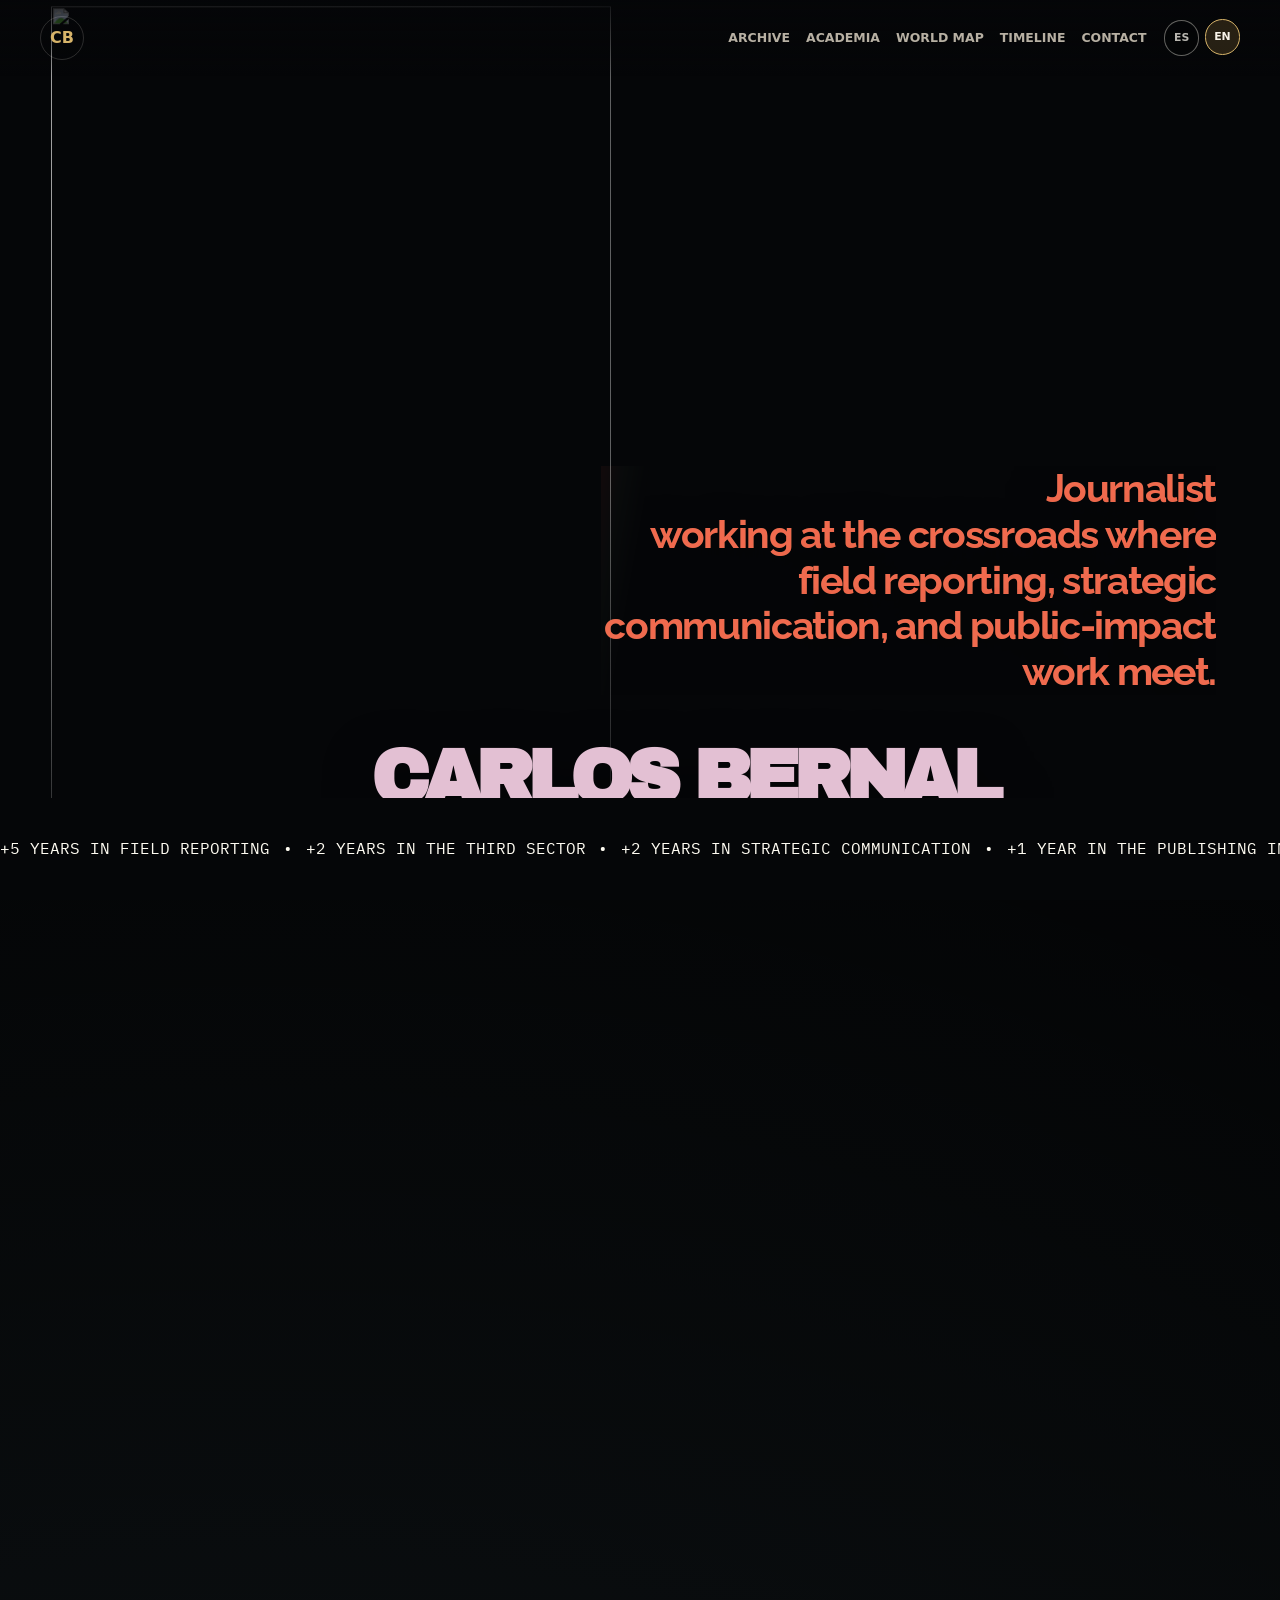
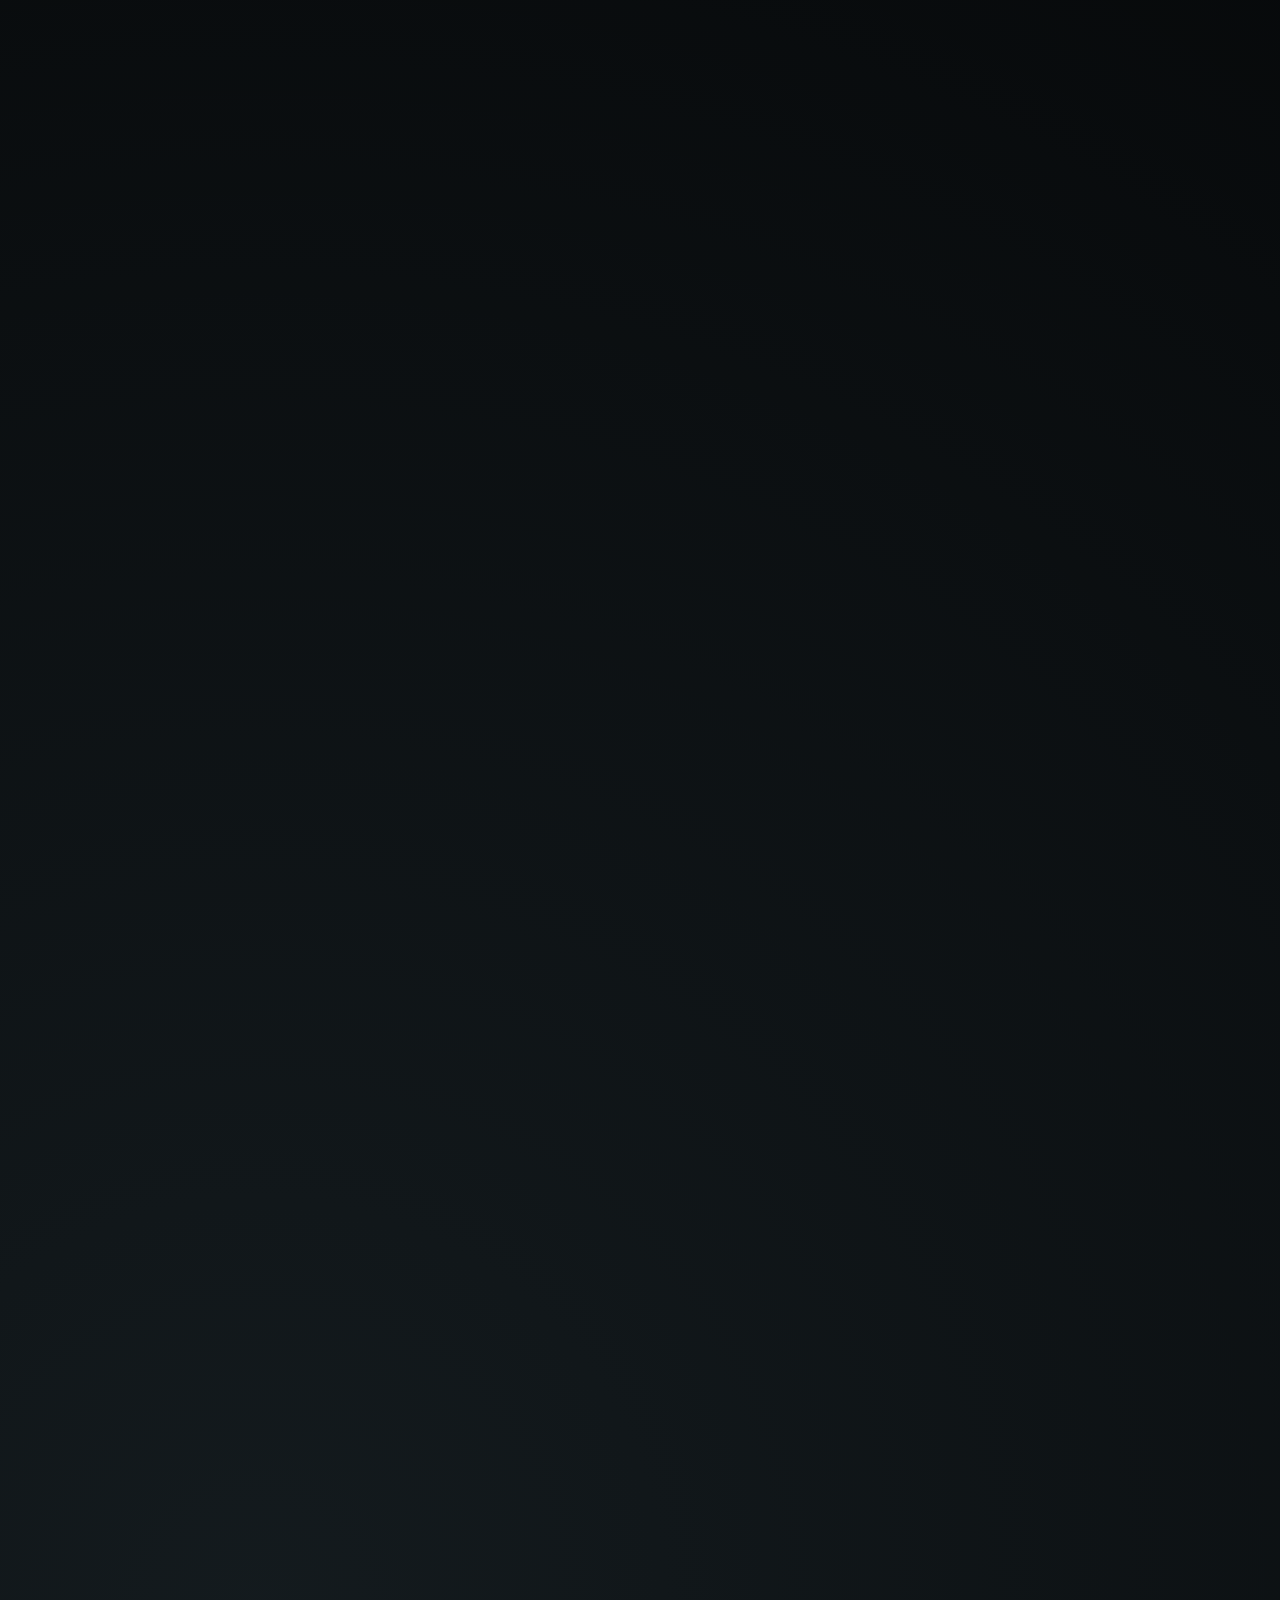
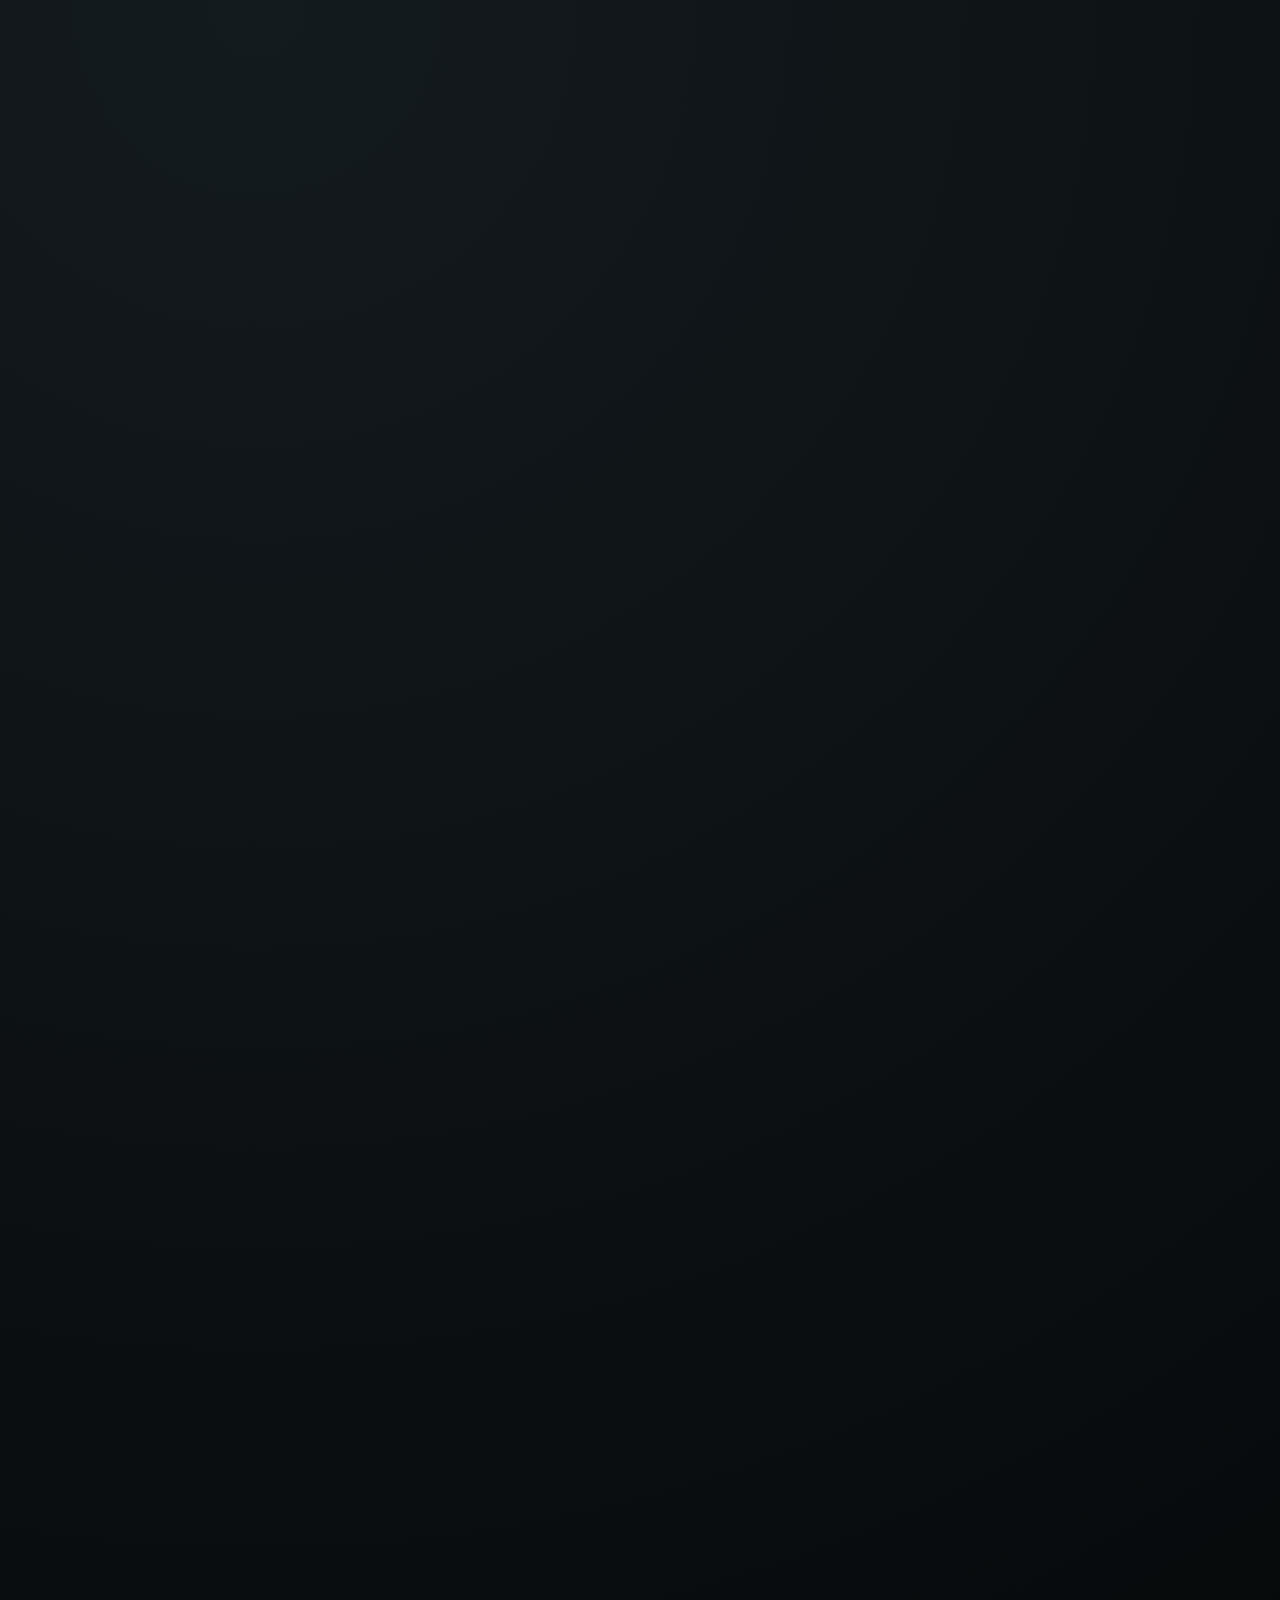
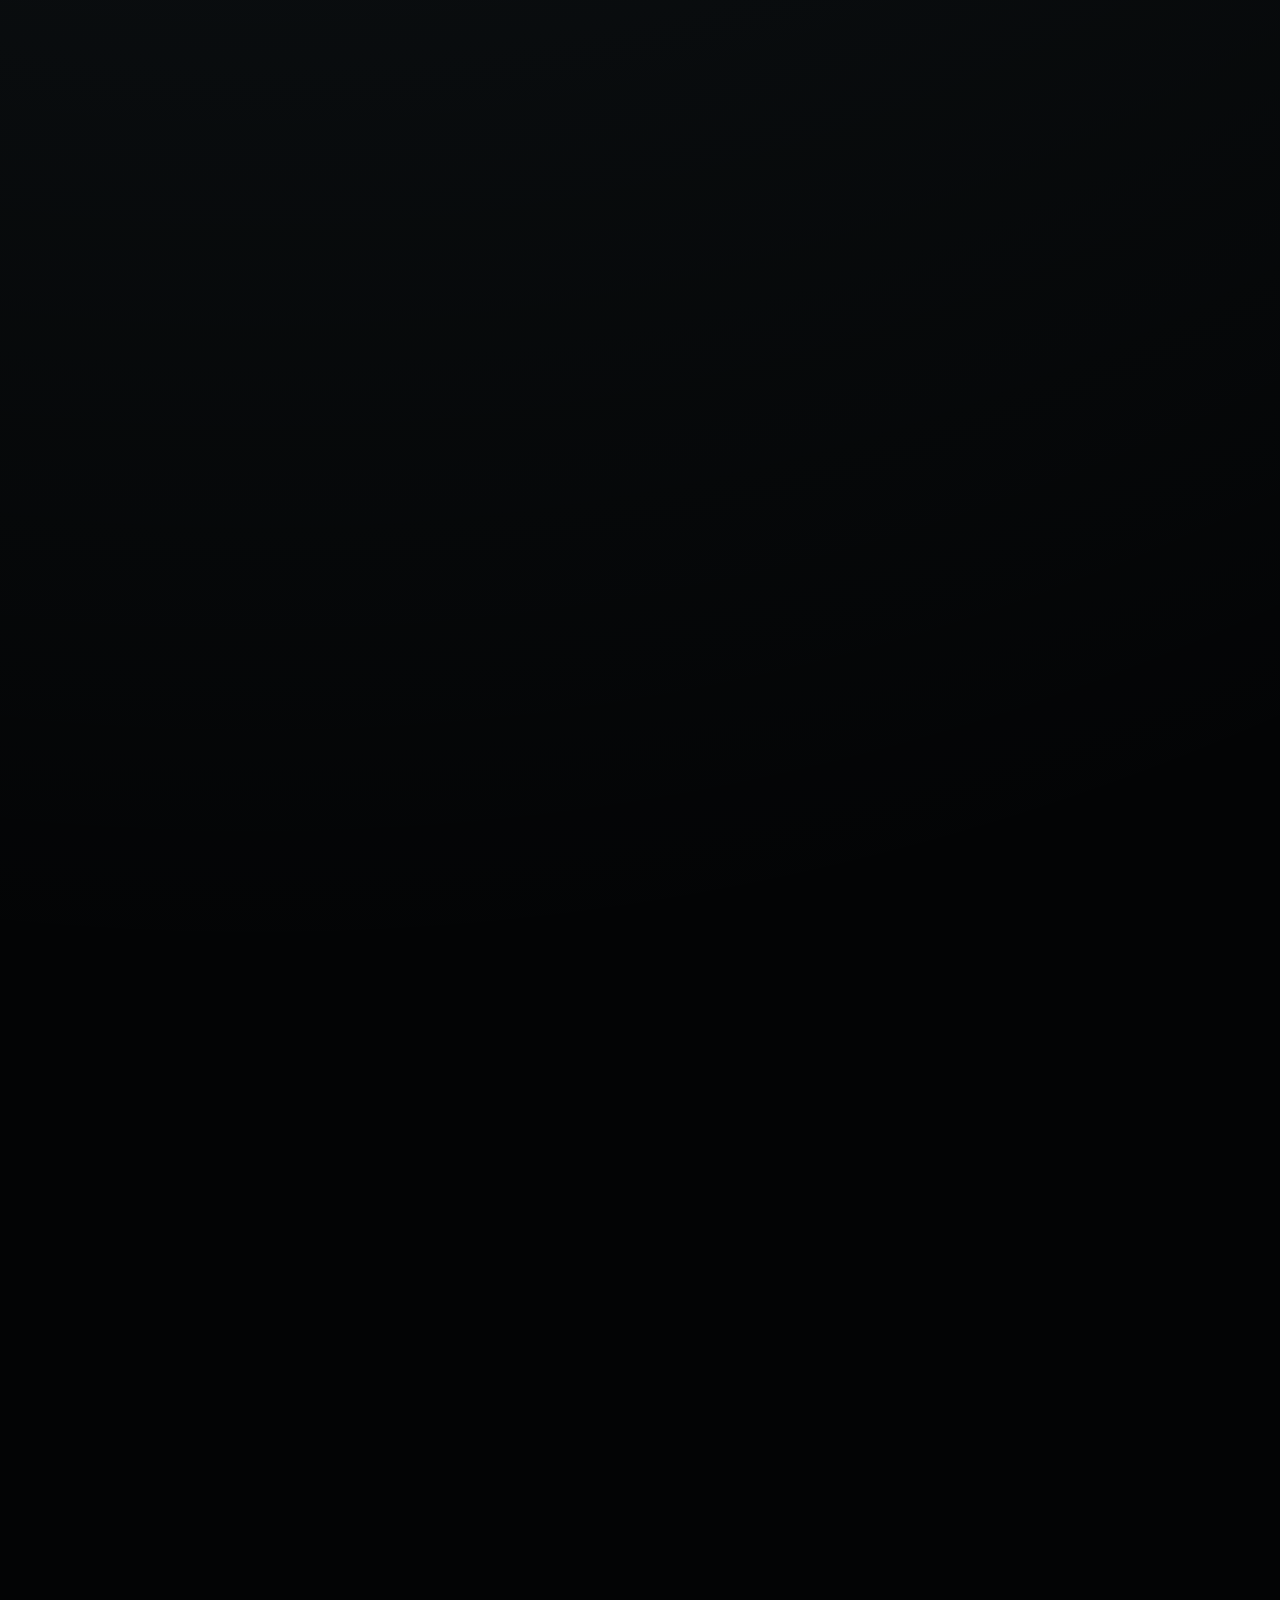
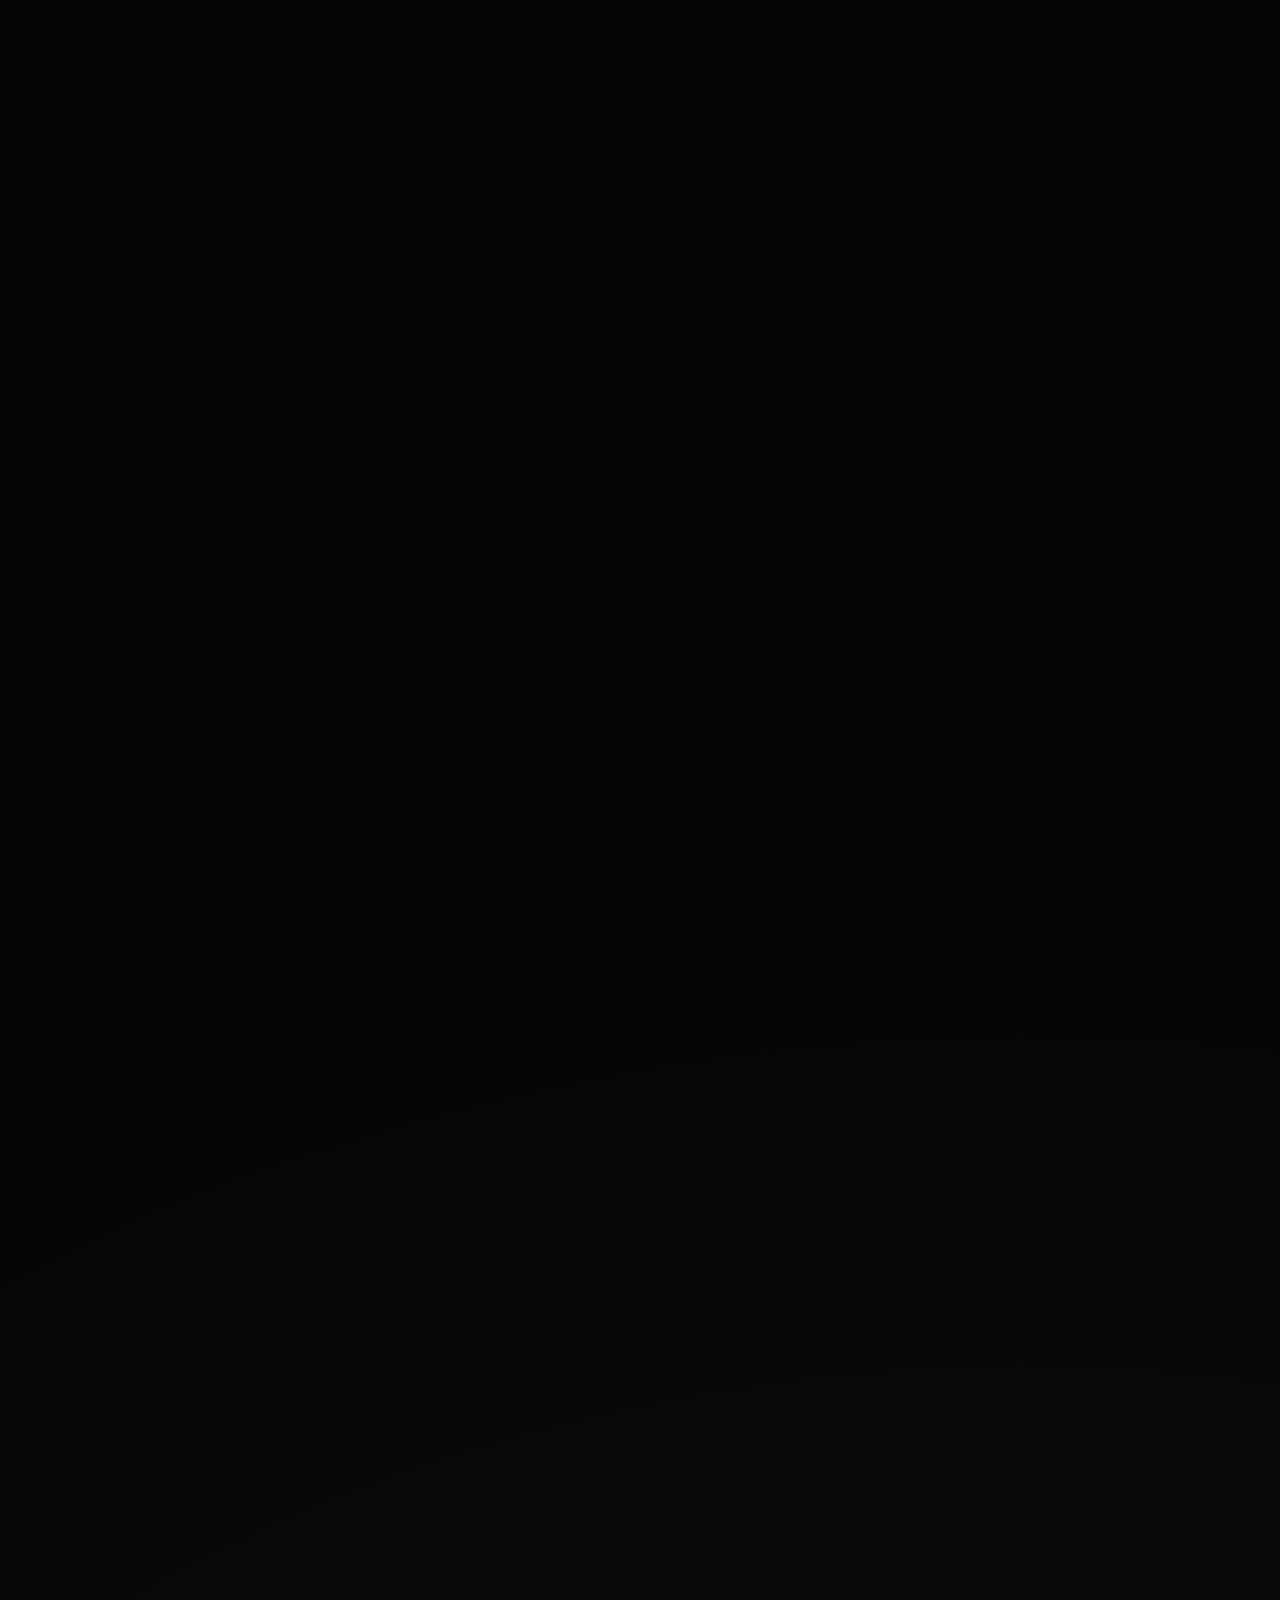
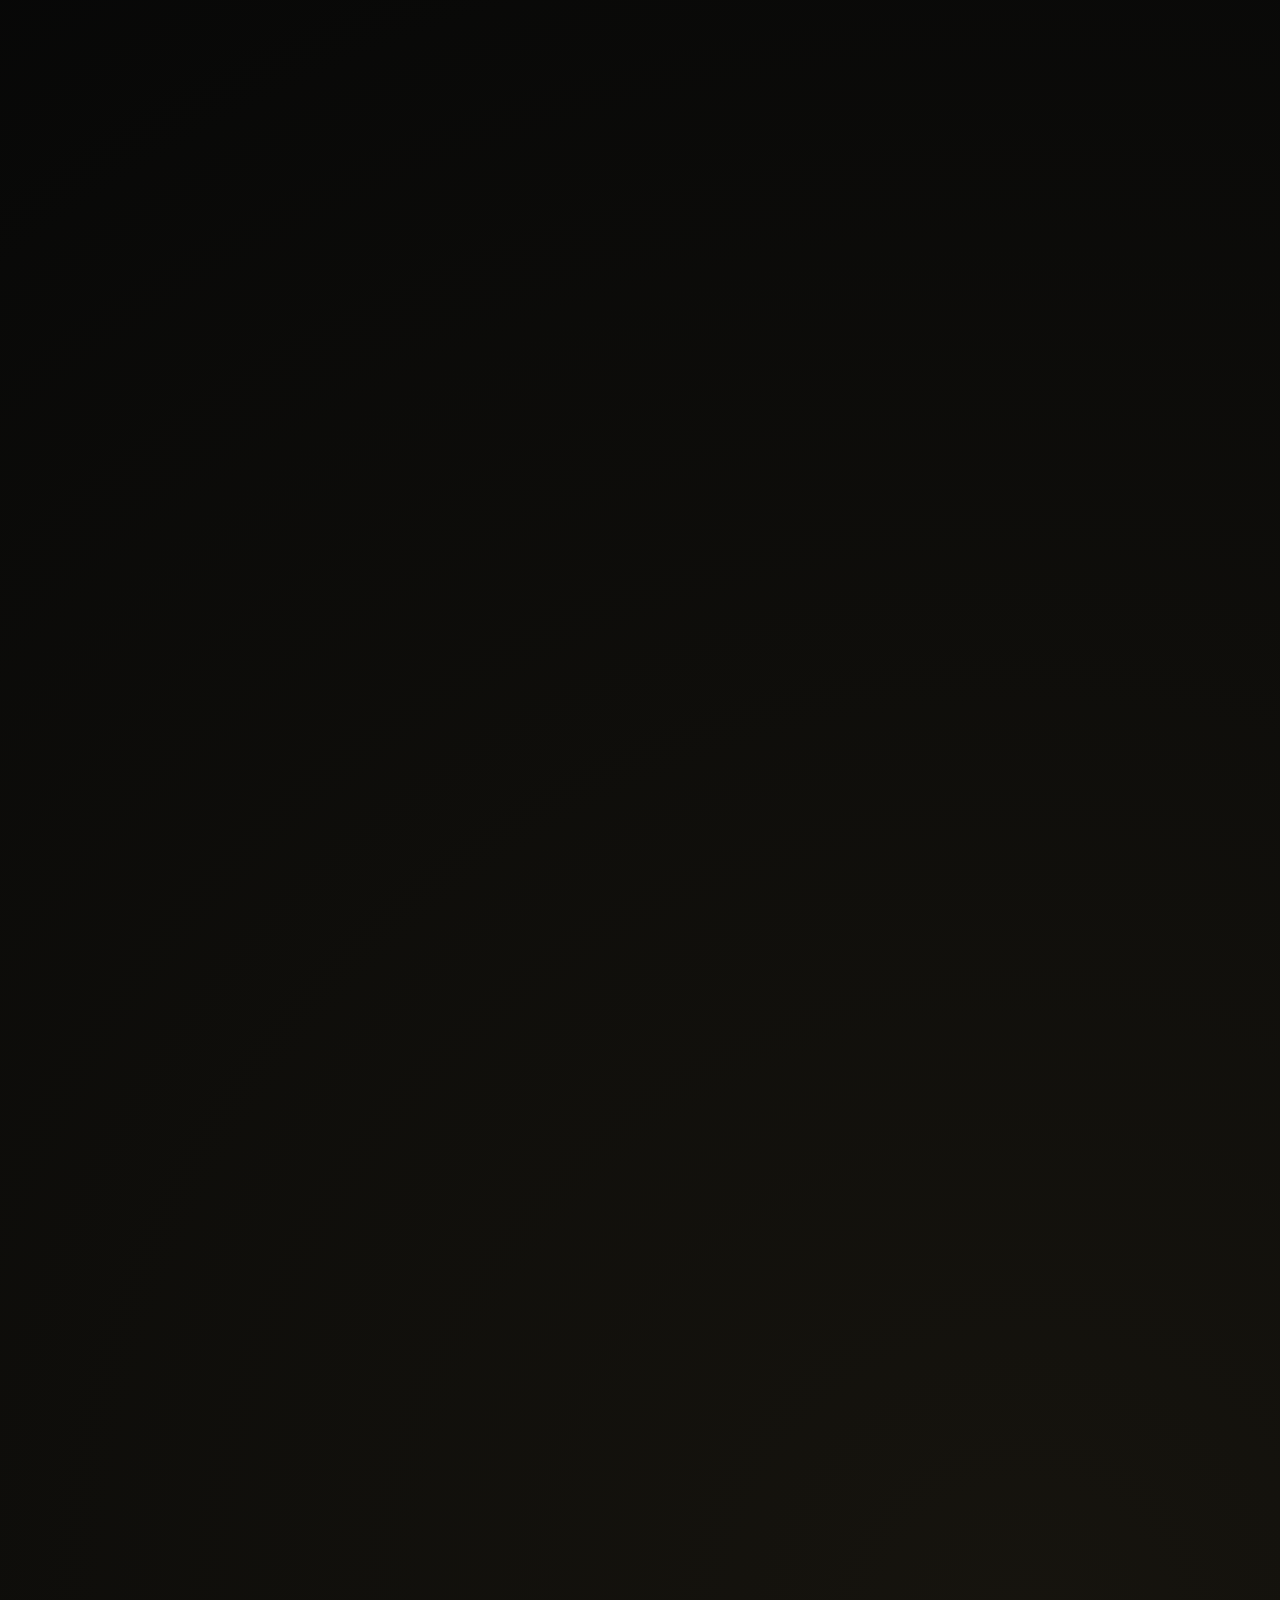
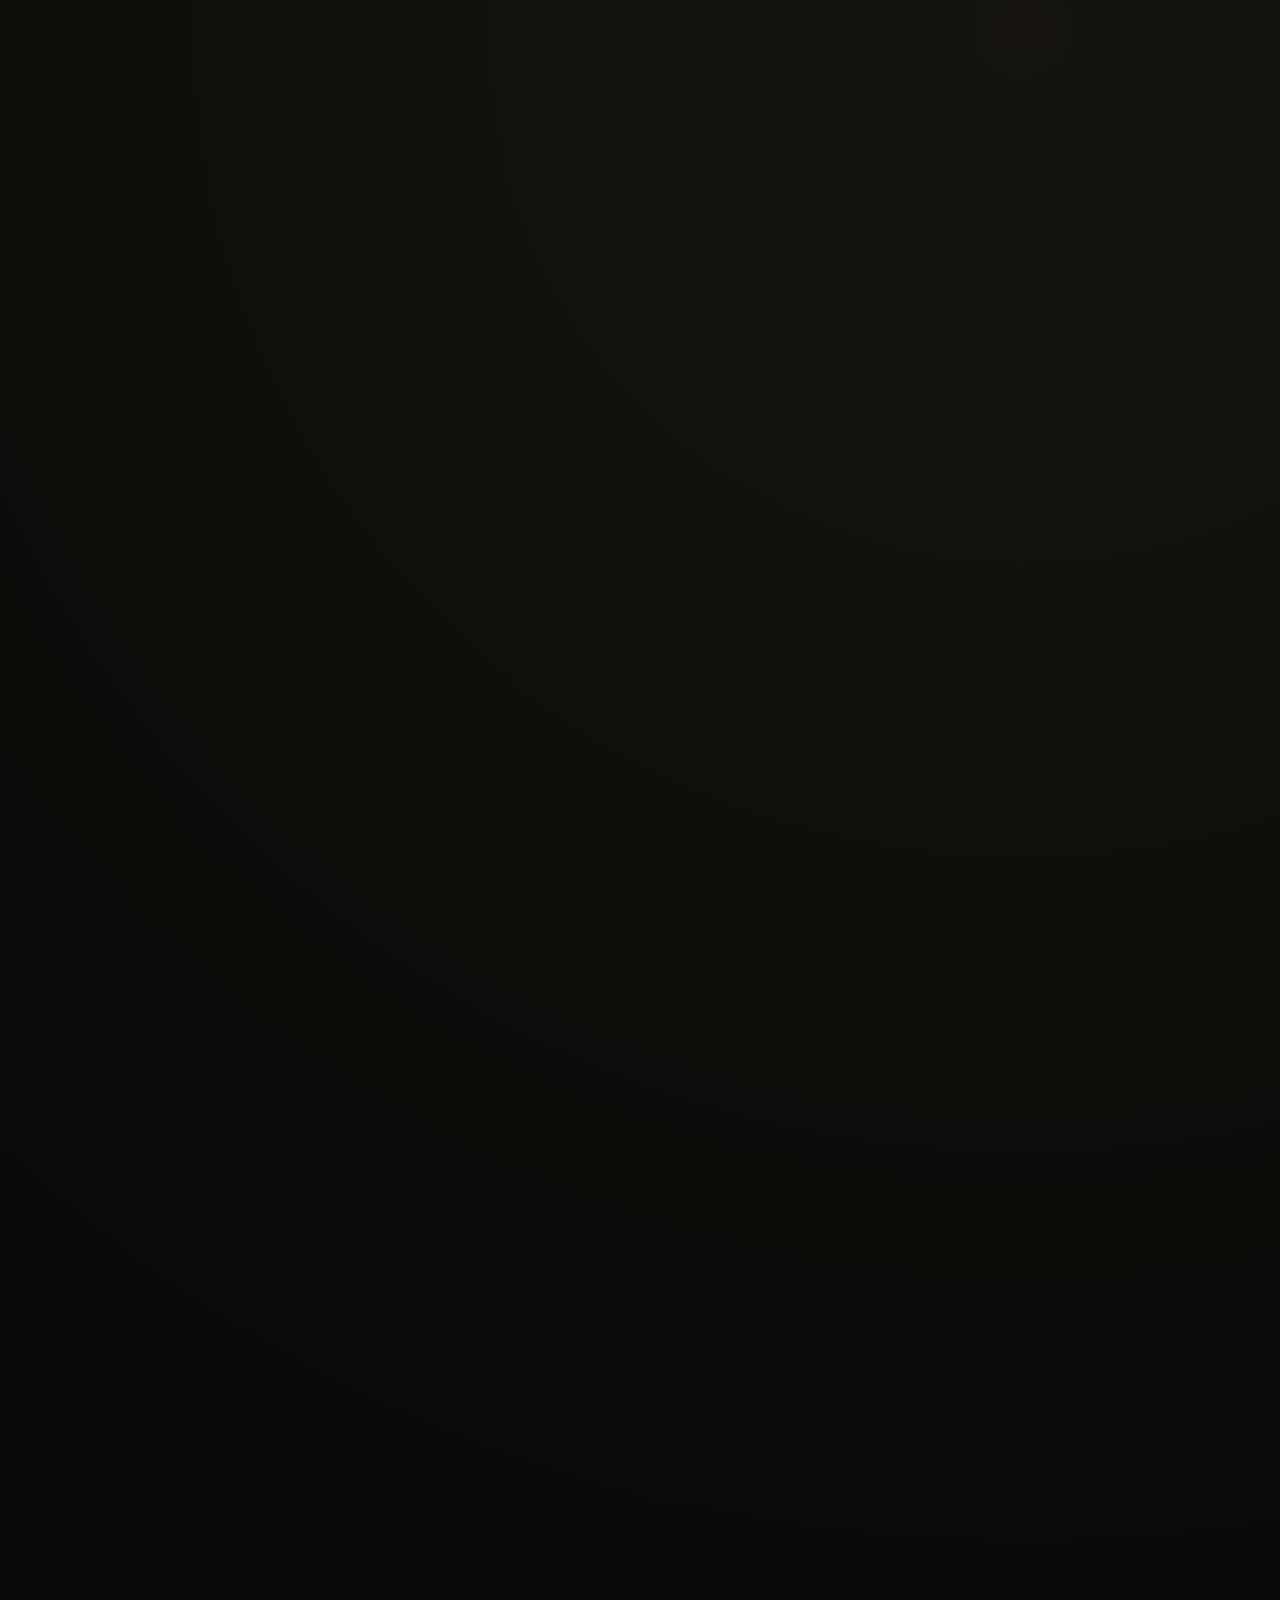
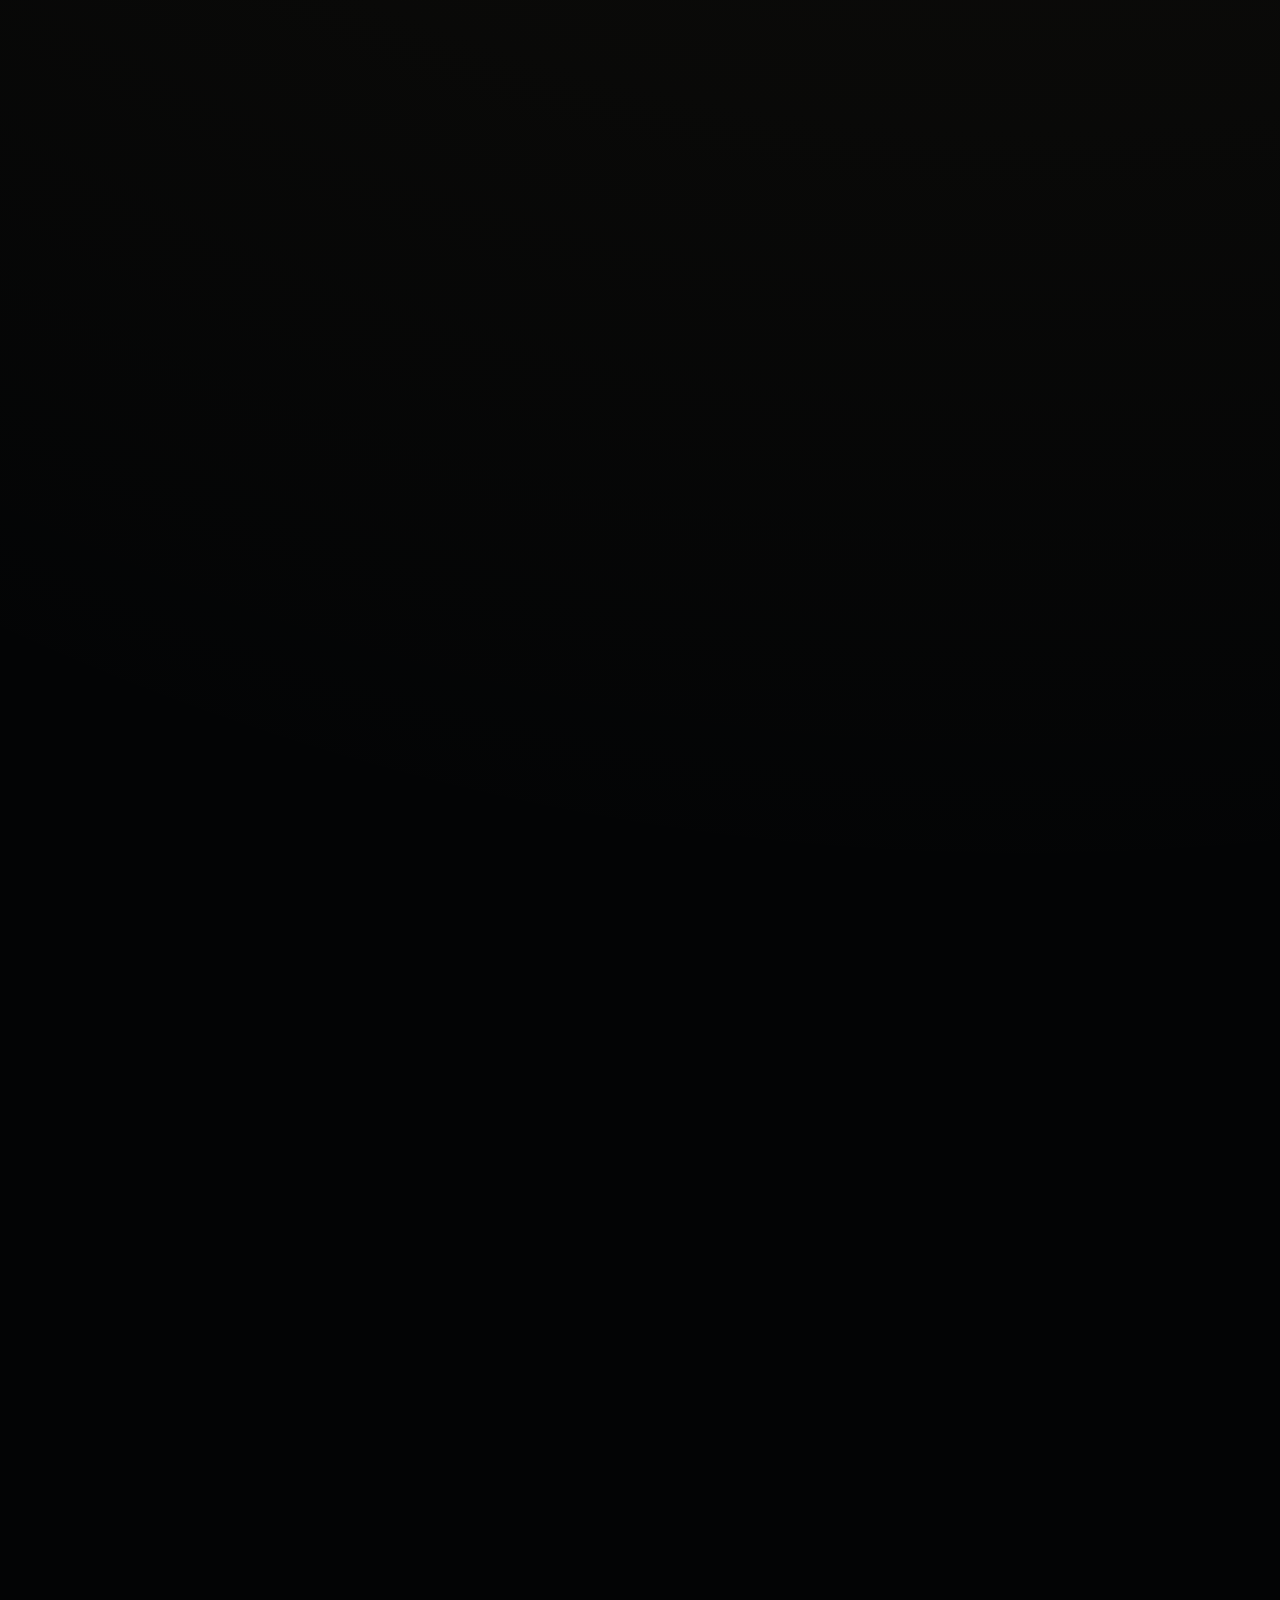
==== commit f2a09bf3: "Añadir Academia y ordenar la navegación del portfolio" ====
--- a/index.html
+++ b/index.html
@@ -14,15 +14,16 @@
       href="https://fonts.googleapis.com/css2?family=Archivo+Black&family=Caveat:wght@700&family=IBM+Plex+Mono:wght@500;600&family=Newsreader:opsz,wght@6..72,500;6..72,700&family=PT+Mono&family=Prata&family=Raleway:wght@100;300;700;800&family=Space+Grotesk:wght@500;600;700&display=swap"
       rel="stylesheet"
     >
-    <link rel="stylesheet" href="css/styles.css?v=20261112-promecal-economia">
+    <link rel="stylesheet" href="css/styles.css?v=20261113-academia">
   </head>
   <body>
     <header class="site-header">
       <a class="brand" href="#top" aria-label="Back to the beginning">CB</a>
       <nav class="site-nav" aria-label="Main navigation">
+        <a href="#archive">Archive</a>
+        <a href="#academia">Academia</a>
         <a href="#world-map">World map</a>
         <a href="#work-timeline">Timeline</a>
-        <a href="#archive">Archive</a>
         <a href="#contact">Contact</a>
         <span class="language-switcher" role="group" aria-label="Language selector">
           <button class="language-toggle" type="button" data-lang="es" aria-label="Ver versión en español">ES</button>
@@ -148,6 +149,23 @@
               </div>
             </article>
 
+            <article class="timeline-station timeline-station--academia" id="academia" aria-labelledby="academia-title">
+              <div class="academia-copy">
+                <p class="academia-kicker">Academia</p>
+                <h2 id="academia-title">Degrees, academic work and collaborations</h2>
+                <p class="academia-intro">Fifteen years of curiosity and learning: journalism, audiovisual communication, corporate and political communication, screenwriting, graphic design and web development.</p>
+                <button class="academia-open" type="button" data-panel="navarra"><span>Explore the collection</span><span aria-hidden="true">↗</span></button>
+              </div>
+              <div class="academia-institutions" aria-label="Academic institutions">
+                <figure><img src="assets/icons/logo-universidad-navarra.png" alt="Universidad de Navarra" loading="lazy"><figcaption>Universidad de Navarra</figcaption></figure>
+                <figure><img src="assets/icons/logo-urjc.png" alt="Universidad Rey Juan Carlos" loading="lazy"><figcaption>Universidad Rey Juan Carlos</figcaption></figure>
+                <figure><img src="assets/icons/logo-trazos.jpg" alt="Trazos" loading="lazy"><figcaption>Trazos</figcaption></figure>
+                <figure><img src="assets/icons/logo-george-washington-university.png" alt="The George Washington University" loading="lazy"><figcaption>George Washington University</figcaption></figure>
+                <figure><img src="assets/icons/logo-factoria-del-guion.jpg" alt="La Factoría del Guion" loading="lazy"><figcaption>La Factoría del Guion</figcaption></figure>
+                <figure class="academia-wordmark"><span aria-hidden="true">UPM</span><figcaption>Universidad Politécnica de Madrid</figcaption></figure>
+              </div>
+            </article>
+
             <article class="timeline-station timeline-station--map" id="world-map" aria-labelledby="world-map-title">
               <div class="world-map-card">
                 <svg class="portfolio-world-map" viewBox="0 0 960 520" role="img" aria-labelledby="world-map-title world-map-desc">
@@ -356,6 +374,15 @@
               <small>Journalism archive</small>
             </button>
 
+            <button class="timeline-station timeline-station--lane-high reveal" data-panel="george" data-date-label="Jan - Mar 2025">
+              <time>15-01-2025 / 15-03-2025</time>
+              <span class="timeline-duration timeline-duration--academic" style="--duration: 2" aria-hidden="true"><i></i></span>
+              <img src="assets/icons/logo-george-washington-university.png" alt="The George Washington University logo">
+              <h3>School of Political Management</h3>
+              <p>I completed the GSPM at George Washington University, studying applied politics, advocacy and strategic communication through real cases in campaigns, institutions and public affairs.</p>
+              <small>International training</small>
+            </button>
+
             <button class="timeline-station timeline-station--lane-low reveal" data-panel="hilo" data-date-label="Jan - May 2026">
               <time>15-01-2026 / 15-05-2026</time>
               <span class="timeline-duration" style="--duration: 4" aria-hidden="true"><i></i></span>
@@ -363,24 +390,6 @@
               <h3>ONG Hilo Rojo</h3>
               <p>I supported educational projects, told stories of childhood, community and cultural diversity, produced content for its social media channels and learned to communicate through listening and territory.</p>
               <small>Third sector / Peru</small>
-            </button>
-
-            <button class="timeline-station timeline-station--lane-mid reveal" data-panel="navarra">
-              <span class="timeline-collection-label">Academic collection</span>
-              <span class="timeline-duration timeline-duration--academic" style="--duration: 10" aria-hidden="true"><i></i></span>
-              <img src="assets/icons/logo-universidad-navarra.png" alt="">
-              <h3>Degrees, academic work and collaborations</h3>
-              <p>Degrees, postgraduate training, research projects and academic publications.</p>
-              <small>Training and publications</small>
-            </button>
-
-            <button class="timeline-station timeline-station--lane-high reveal" data-panel="george" data-date-label="Jan - Mar 2025">
-              <time>15-01-2025 / 15-03-2025</time>
-              <span class="timeline-duration timeline-duration--academic" style="--duration: 2" aria-hidden="true"><i></i></span>
-              <img src="assets/icons/logo-george-washington-university.png" alt="The George Washington University logo">
-              <h3>School of Political Management</h3>
-              <p>I completed the GSPM at George Washington University, studying applied politics, advocacy and strategic communication through real cases in campaigns, institutions and public affairs.</p>
-              <small>International training</small>
             </button>
 
             <button class="timeline-station timeline-station--lane-mid reveal" data-panel="weber" data-date-label="Apr - Nov 2025">
@@ -551,6 +560,6 @@
 
     <script src="assets/vendor/d3.min.js" defer></script>
     <script src="assets/vendor/topojson-client.min.js" defer></script>
-    <script src="js/main.js?v=20261112-promecal-economia" defer></script>
+    <script src="js/main.js?v=20261113-academia" defer></script>
   </body>
 </html>
--- a/css/styles.css
+++ b/css/styles.css
@@ -4529,10 +4529,61 @@
 .promecal-spread button { display: grid; gap: .5rem; width: 100%; padding: 0; cursor: zoom-in; }
 .promecal-spread img { display: block; width: 100%; height: auto; }
 .promecal-viewer { width: 100%; max-width: none; height: 100%; max-height: none; margin: 0; padding: 0; border: 0; background: #171717; color: white; }
-.promecal-viewer[open] { display: grid; grid-template-rows: auto minmax(0, 1fr); }
+.promecal-viewer[open] { display: grid; grid-template-rows: auto minmax(0, 1fr); grid-template-columns: minmax(0, 1fr); }
 .promecal-viewer-controls { display: flex; flex-wrap: wrap; gap: .5rem; padding: .75rem; }
 .promecal-viewer-controls button { padding: .4rem .65rem; background: #fff; color: #171717; cursor: pointer; }
-.promecal-viewer-scroll { overflow: auto; }
+.promecal-viewer-scroll { min-width: 0; min-height: 0; overflow: auto; scroll-behavior: auto; }
 .promecal-viewer-scroll img { display: block; width: 100%; max-width: none; height: auto; }
 
 .promecal-spread { grid-column: 1 / -1; }
+
+.archive-reader.archive-reader--stacked { grid-template-columns: minmax(0, 1fr); }
+
+.promecal-viewer-scroll img { cursor: grab; }
+.promecal-viewer-scroll.is-dragging img { cursor: grabbing; }
+
+/* Main chapters follow DOM and navigation order. Academia starts with the mobile layout. */
+.career-track > .timeline-station,
+.career-track > .timeline-end-spacer { order: 0; }
+#archive, #academia, #world-map, #work-timeline { scroll-margin-top: 8rem; }
+.career-track > .timeline-station--academia {
+  display: grid;
+  width: 100%;
+  min-height: 100svh;
+  height: auto;
+  grid-template-columns: minmax(0, 1fr);
+  align-content: center;
+  gap: 2rem;
+  padding: 5rem 1.25rem 2.5rem;
+  border: 0;
+  border-radius: 0;
+  cursor: default;
+  background: radial-gradient(ellipse at 90% 10%, #28342b 0, transparent 60%), #101613;
+  box-shadow: none;
+  overflow: visible;
+}
+.academia-copy { min-width: 0; }
+#academia .academia-kicker { margin: 0 0 1rem; color: #beef9e; font: 600 .75rem "IBM Plex Mono", monospace; letter-spacing: .18em; text-transform: uppercase; }
+#academia h2 { max-width: 16ch; font-family: "Newsreader", Georgia, serif; font-size: clamp(2rem, 7.5vw, 3.2rem); line-height: 1.08; font-weight: 500; }
+#academia .academia-intro { max-width: 48ch; margin: 1.2rem 0 1.5rem; font-size: 1rem; line-height: 1.6; }
+.academia-open { display: inline-flex; align-items: center; justify-content: space-between; gap: 2rem; min-height: 48px; padding: .8rem 1.2rem; border: 1px solid #beef9e; border-radius: 0; background: #beef9e; color: #101613; font: 600 .9rem "Space Grotesk", sans-serif; cursor: pointer; }
+.academia-open:hover { background: #d4ffc0; }
+.academia-open:focus-visible { outline: 3px solid white; outline-offset: 5px; }
+.academia-institutions { display: grid; grid-template-columns: repeat(2, minmax(0, 1fr)); gap: .75rem; }
+.academia-institutions figure { display: grid; justify-items: center; align-content: center; gap: .65rem; min-width: 0; margin: 0; padding: 1rem .65rem; background: #f4f2e9; color: #26332a; }
+#academia .academia-institutions img { width: 100%; max-width: 9rem; height: 4rem; padding: .25rem; border-radius: 0; background: transparent; object-fit: contain; }
+.academia-institutions figcaption { font: 500 .68rem/1.35 "Space Grotesk", sans-serif; text-align: center; }
+.academia-wordmark > span { display: grid; height: 4rem; align-items: center; font: 600 2rem "Space Grotesk", sans-serif; letter-spacing: .12em; }
+@media (min-width: 761px) {
+  .career-track > .timeline-station--academia { width: 100vw; min-height: 100svh; padding: 7rem clamp(2rem, 5vw, 6rem) 3rem; grid-template-columns: minmax(0, 1.15fr) minmax(0, 1fr); gap: clamp(2rem, 5vw, 6rem); }
+  #academia h2 { font-size: clamp(2.4rem, 4.4vw, 4.8rem); }
+  .academia-institutions { gap: 1rem; }
+  .academia-institutions figure { padding: 1.1rem .8rem; }
+  #academia .academia-institutions img { height: clamp(3rem, 7vh, 5.5rem); }
+}
+@media (min-width: 1041px) {
+  .academia-institutions { grid-template-columns: repeat(3, minmax(0, 1fr)); }
+}
+@media (prefers-reduced-motion: reduce) {
+  .career-track > .timeline-station--academia { width: 100%; }
+}
